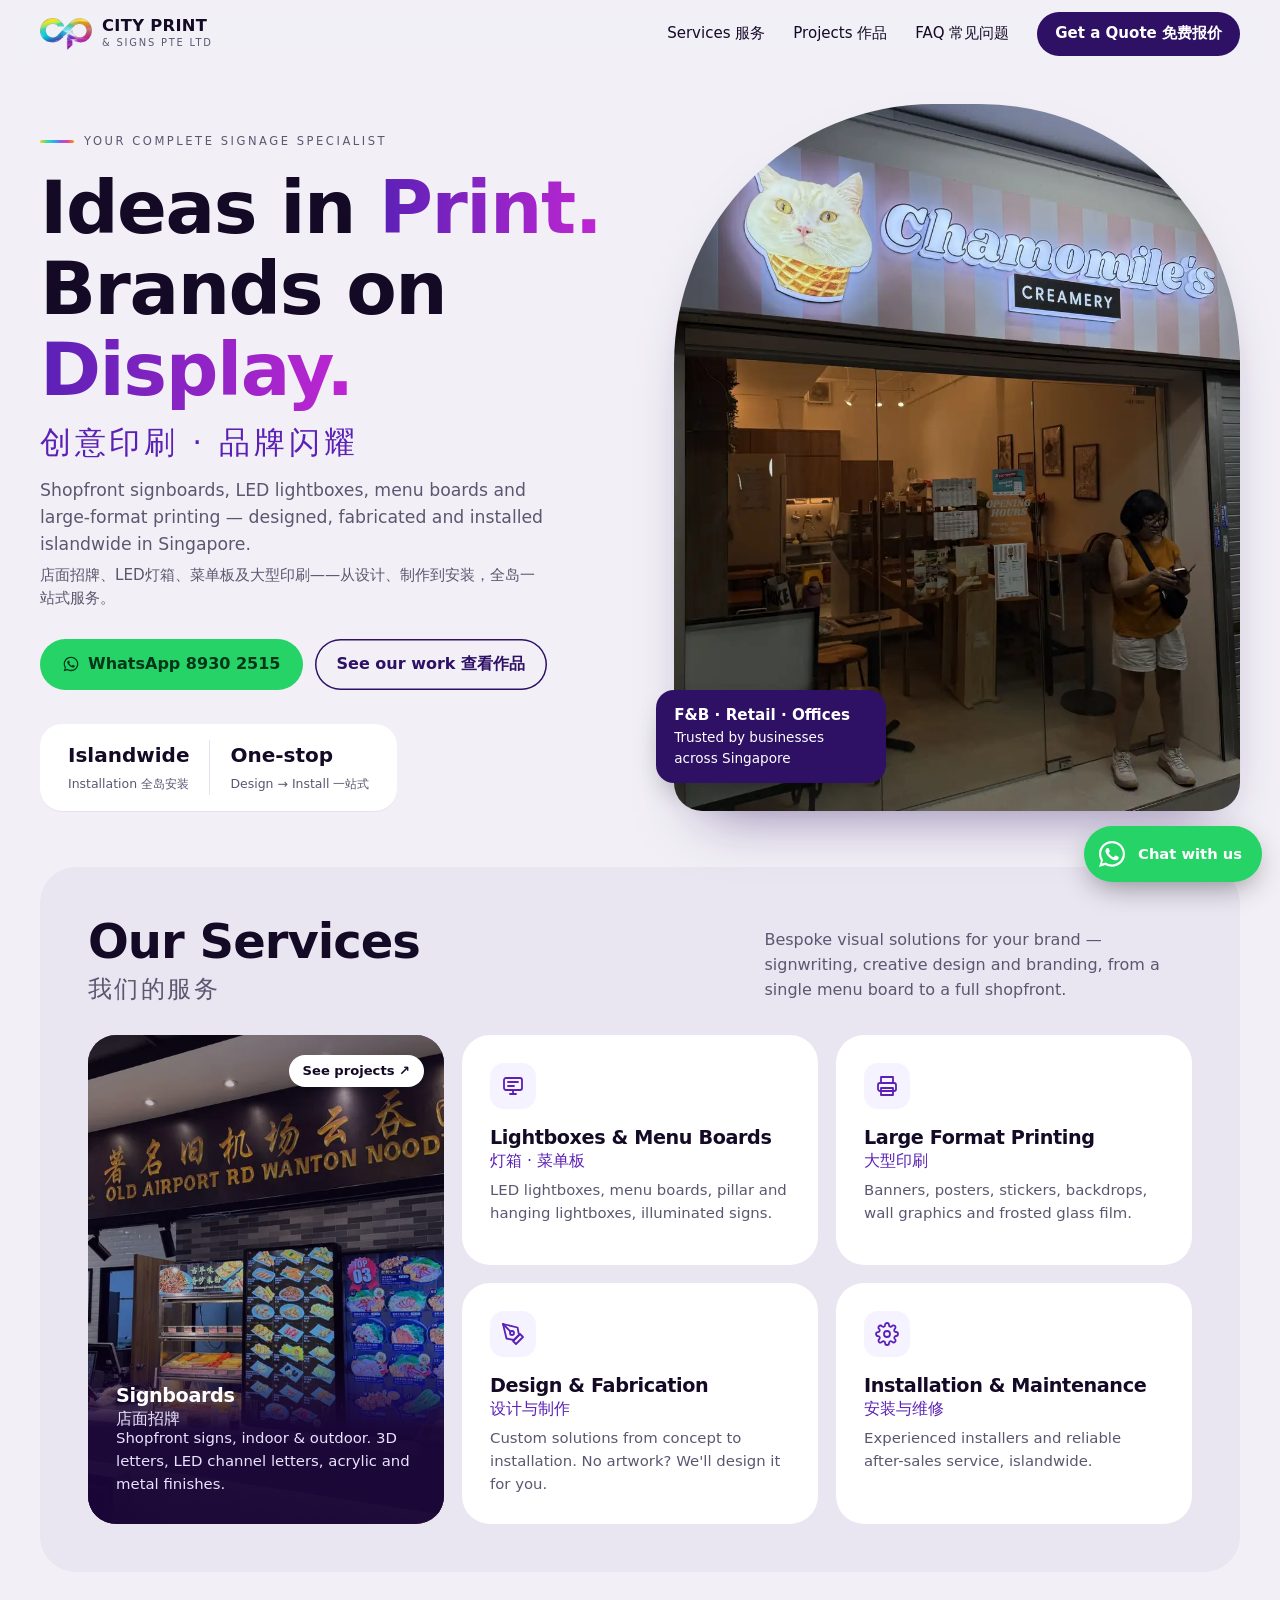
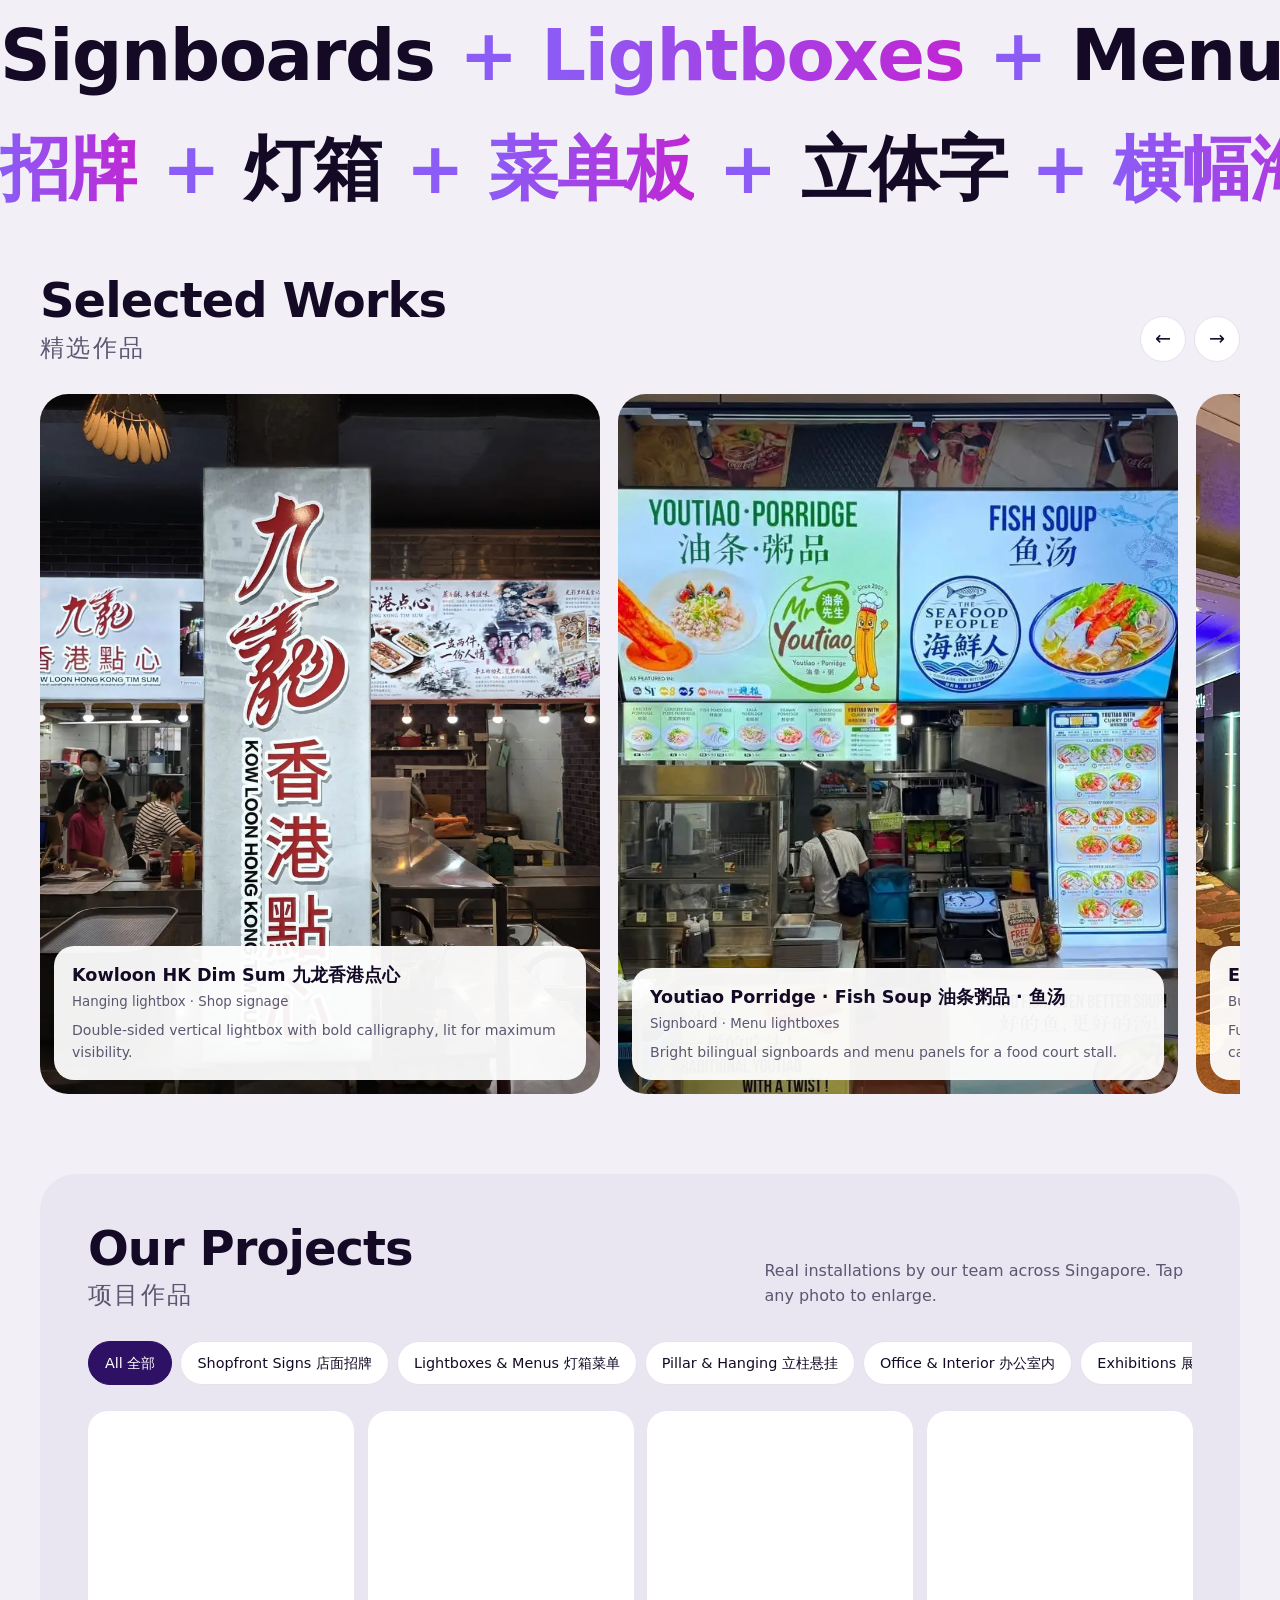
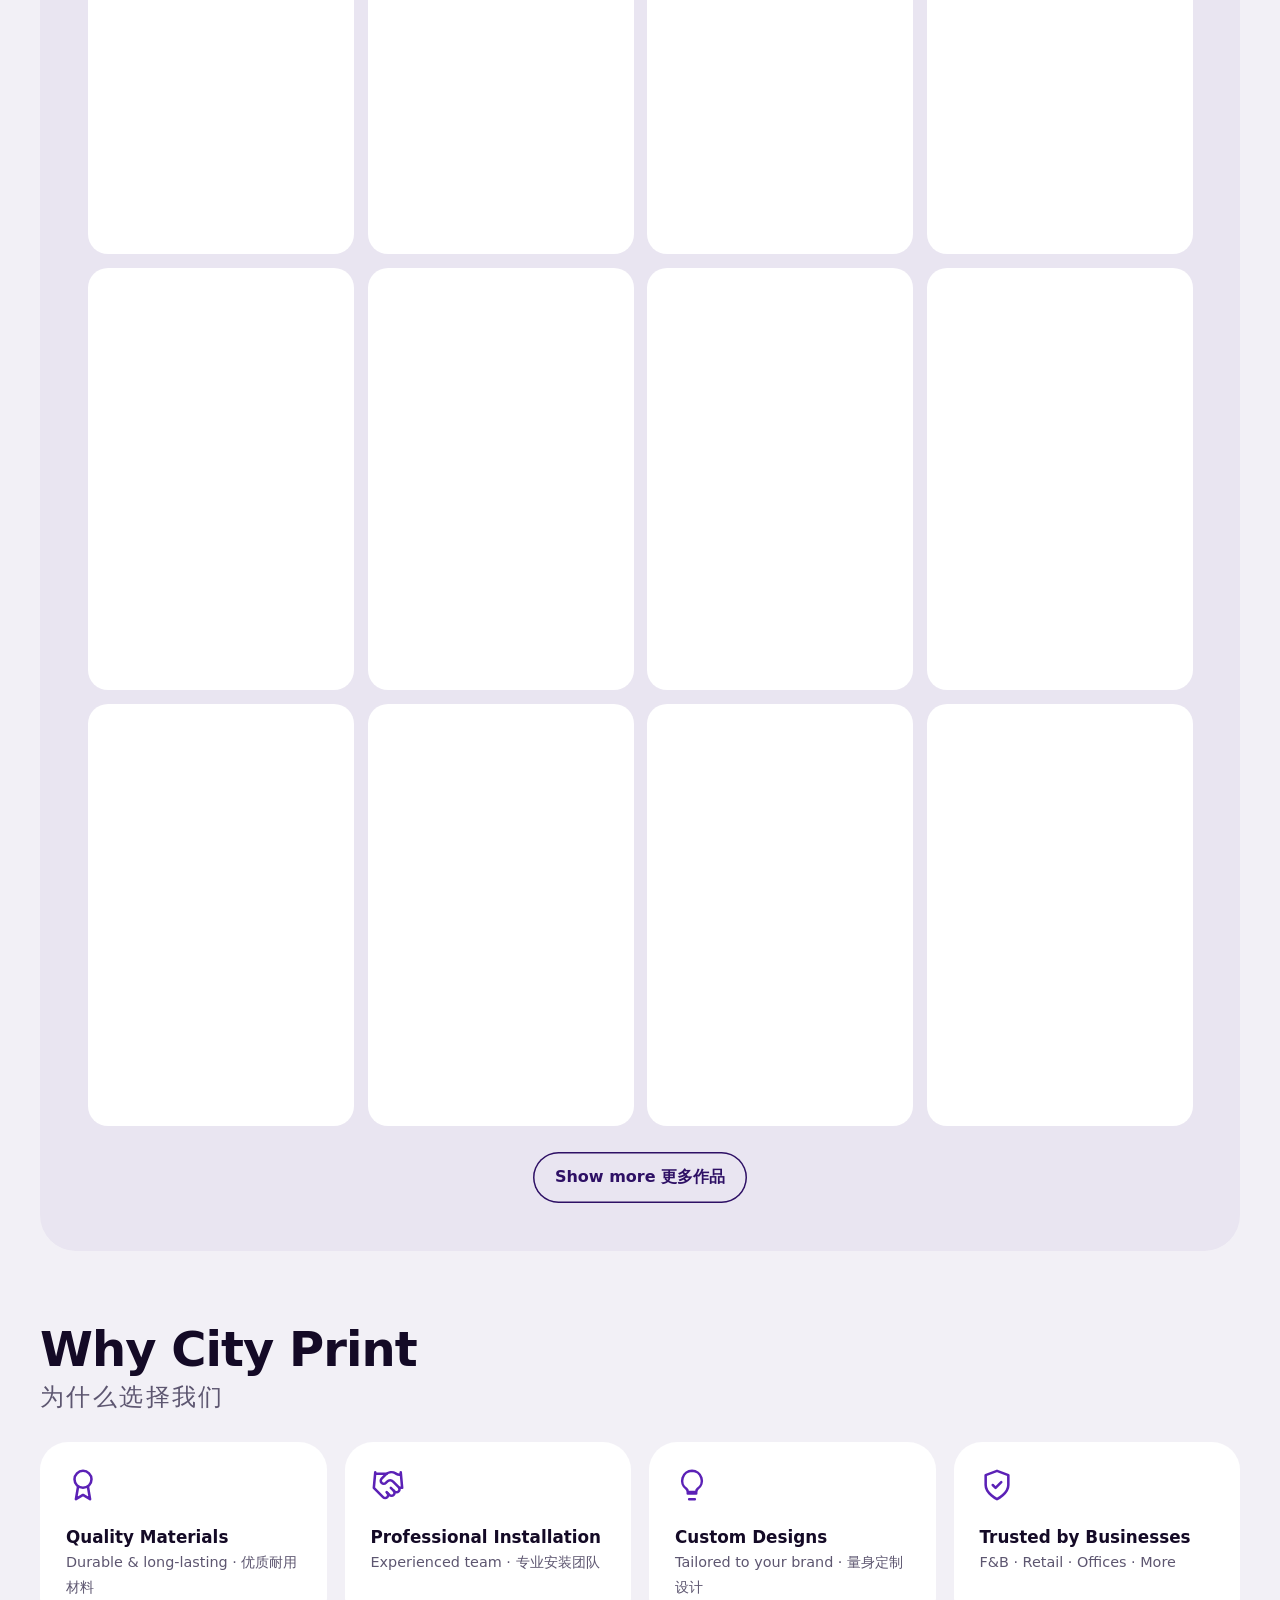
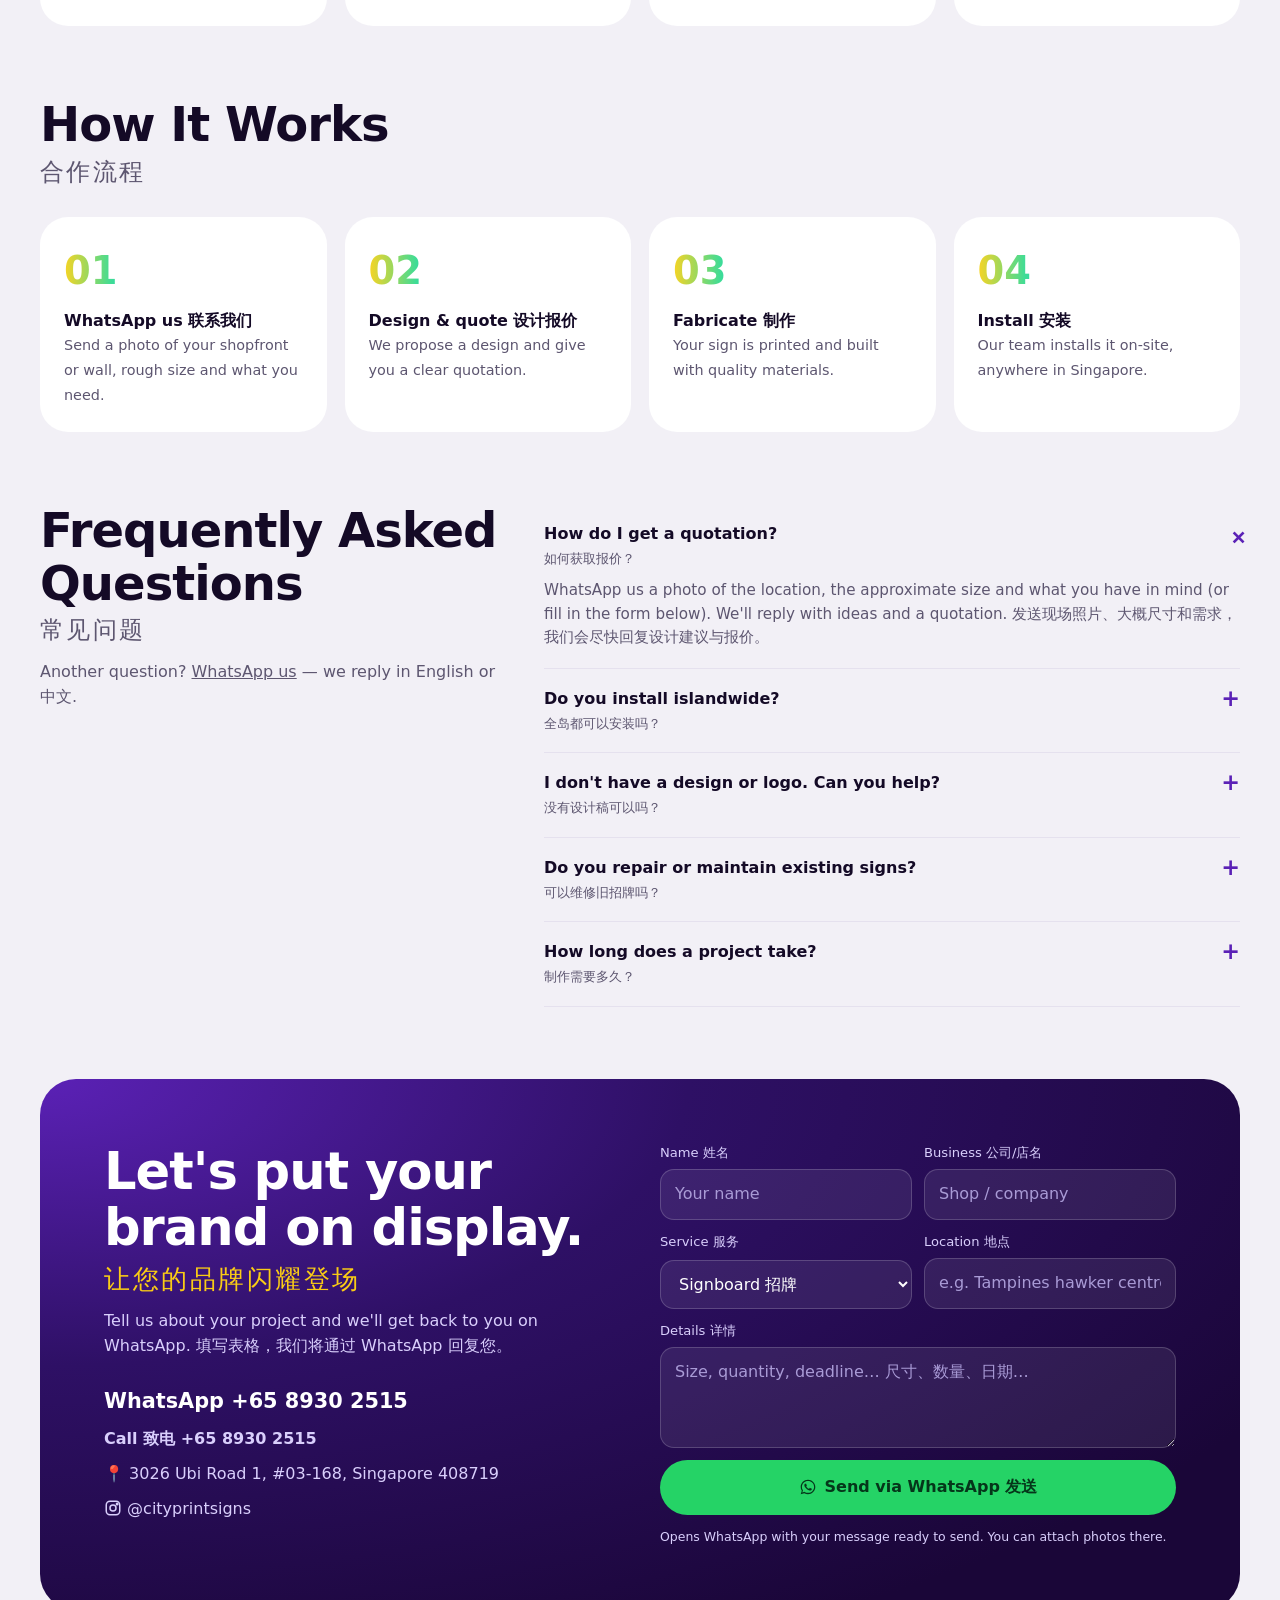
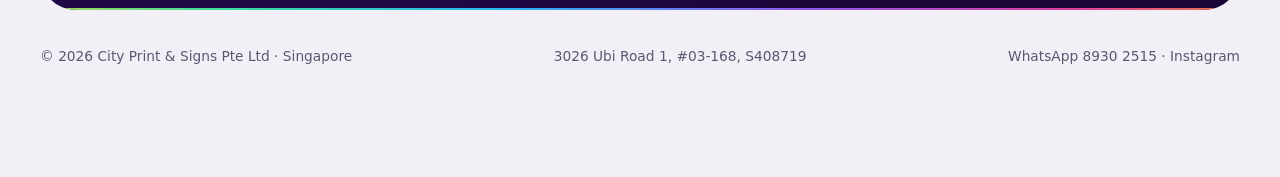
==== index.html @ d7d46935 "Add business address, Instagram and Facebook tagline Co-Authored-By: Claude Opus 5.5 <noreply@anthro" ====
<!doctype html>
<html lang="en-SG">
<head>
<meta charset="utf-8">
<meta name="viewport" content="width=device-width, initial-scale=1, viewport-fit=cover">
<title>City Print &amp; Signs Singapore | Signboards, Lightboxes &amp; Printing 招牌 · 灯箱 · 印刷</title>
<meta name="description" content="City Print & Signs Pte Ltd — your complete signage specialist in Singapore. Shopfront signboards, LED lightboxes, menu boards, large format printing, design, fabrication and islandwide installation. 新加坡招牌、灯箱、菜单板及大型印刷。">
<meta name="theme-color" content="#2e1065">
<link rel="canonical" href="https://cityprint.sg/">
<meta property="og:type" content="website">
<meta property="og:title" content="City Print & Signs — Ideas in Print. Brands on Display.">
<meta property="og:description" content="Signboards, lightboxes, menu boards & large format printing in Singapore. WhatsApp 8930 2515.">
<meta property="og:image" content="https://cityprint.sg/assets/img/og-banner.jpg">
<meta property="og:url" content="https://cityprint.sg/">
<link rel="icon" href="assets/img/favicon-32.png" sizes="32x32">
<link rel="apple-touch-icon" href="assets/img/apple-touch-icon.png">
<link rel="preload" as="image" href="assets/img/work/chamomiles-960.webp" imagesrcset="assets/img/work/chamomiles-480.webp 480w, assets/img/work/chamomiles-960.webp 960w" imagesizes="(max-width: 860px) 92vw, 46vw" fetchpriority="high">
<script type="application/ld+json">
{"@context":"https://schema.org","@type":"LocalBusiness","name":"City Print & Signs Pte Ltd","alternateName":"City Print","description":"Your complete signage specialist: signboards, lightboxes, large format printing, design, fabrication and installation.","url":"https://cityprint.sg/","telephone":"+65 8930 2515","image":"https://cityprint.sg/assets/img/og-banner.jpg","areaServed":{"@type":"Country","name":"Singapore"},"address":{"@type":"PostalAddress","streetAddress":"3026 Ubi Road 1, #03-168","addressLocality":"Singapore","postalCode":"408719","addressCountry":"SG"},"sameAs":["https://www.instagram.com/cityprintsigns/"]}
</script>
<style>
:root{
  --p950:#1a0638;--p900:#2e1065;--p800:#3b0f80;--p700:#5b21b6;--p600:#6d28d9;--p500:#8b5cf6;--p200:#ddd6fe;--p100:#ede9fe;--p50:#f5f3ff;
  --gold:#facc15;--ink:#140a26;--muted:#5d5670;--bg:#f2f0f6;--card:#fff;--line:#e5e1ee;
  --rainbow:linear-gradient(90deg,#f9d423,#3ddc97,#22b8f0,#8b5cf6,#e040a0,#f59e0b);
  --r:28px;--wa:#25d366;
  --font:"Inter","Segoe UI",system-ui,-apple-system,Roboto,"Helvetica Neue",Arial,"PingFang SC","Hiragino Sans GB","Microsoft YaHei","Noto Sans SC",sans-serif;
}
*{box-sizing:border-box}
html{overflow-x:clip;scroll-behavior:smooth;-webkit-text-size-adjust:100%}
body{margin:0;overflow-x:clip;font-family:var(--font);color:var(--ink);background:var(--bg);line-height:1.55;-webkit-font-smoothing:antialiased}
img{display:block;max-width:100%;height:auto}
a{color:inherit}
button{font:inherit;color:inherit}
h1,h2,h3{line-height:1.1;letter-spacing:-.02em;margin:0}
.wrap{width:min(1200px,100% - 32px);margin-inline:auto}
.zh{display:block;font-weight:500;color:var(--muted);letter-spacing:0}
.grad{background:linear-gradient(90deg,var(--p700),#c026d3);-webkit-background-clip:text;background-clip:text;color:transparent}
.btn{display:inline-flex;align-items:center;gap:8px;padding:13px 22px;border-radius:999px;border:0;background:var(--p900);color:#fff;font-weight:600;text-decoration:none;cursor:pointer;transition:background .2s,transform .2s}
.btn:hover{background:var(--p700)}
.btn:active{transform:scale(.97)}
.btn.ghost{background:transparent;color:var(--p900);box-shadow:inset 0 0 0 1.5px var(--p900)}
.btn.ghost:hover{background:var(--p900);color:#fff}
.btn.wa{background:var(--wa);color:#05361a}
.btn svg{width:18px;height:18px;flex:none}
.pill{display:inline-block;padding:6px 14px;border-radius:999px;border:1px solid var(--line);background:#fff;font-size:.82rem;color:var(--muted);text-decoration:none}

/* header */
.hdr{position:sticky;top:0;z-index:30;background:rgba(242,240,246,.88);backdrop-filter:saturate(1.4) blur(10px);-webkit-backdrop-filter:saturate(1.4) blur(10px)}
.nav{display:flex;align-items:center;justify-content:space-between;height:68px;gap:16px}
.brand{display:flex;align-items:center;gap:10px;text-decoration:none}
.brand img{width:52px;height:auto}
.brand b{display:block;font-size:1.02rem;letter-spacing:.02em;line-height:1.1}
.brand small{display:block;font-size:.62rem;letter-spacing:.18em;color:var(--muted);text-transform:uppercase}
.links{display:flex;gap:28px;align-items:center;font-size:.94rem}
.links a{text-decoration:none}
.links a:not(.btn):hover{color:var(--p700)}
.links .btn{padding:10px 18px}
.menu-btn{display:none;width:44px;height:44px;border:0;border-radius:12px;background:#fff;cursor:pointer}
.menu-btn span,.menu-btn span::before,.menu-btn span::after{display:block;width:18px;height:2px;margin:auto;background:var(--ink);position:relative;transition:transform .2s}
.menu-btn span::before,.menu-btn span::after{content:"";position:absolute;left:0}
.menu-btn span::before{top:-6px}.menu-btn span::after{top:6px}

/* hero */
.hero{display:grid;grid-template-columns:1.05fr 1fr;gap:40px;align-items:end;padding:36px 0 56px}
.hero h1{font-size:clamp(2.5rem,6vw,4.6rem);font-weight:800;margin-bottom:10px}
.hero h1 .zh{font-size:.42em;margin-top:14px;letter-spacing:.12em;color:var(--p700)}
.tag{display:inline-flex;align-items:center;gap:10px;font-size:.72rem;letter-spacing:.22em;text-transform:uppercase;color:var(--muted);margin-bottom:18px}
.tag::before{content:"";width:34px;height:3px;border-radius:3px;background:var(--rainbow)}
.lead{font-size:1.08rem;color:var(--muted);max-width:46ch;margin:18px 0 0}
.lead .zh{margin-top:6px;font-size:.95rem}
.cta-row{display:flex;flex-wrap:wrap;gap:12px;margin-top:28px}
.facts{display:inline-flex;gap:0;margin-top:34px;background:#fff;border-radius:22px;padding:16px 8px;box-shadow:0 1px 0 var(--line)}
.facts div{padding:0 20px}
.facts div+div{border-left:1px solid var(--line)}
.facts b{display:block;font-size:1.25rem}
.facts span{font-size:.78rem;color:var(--muted)}
.hero-img{position:relative}
.hero-img img{width:100%;aspect-ratio:4/5;object-fit:cover;border-radius:260px 260px var(--r) var(--r);box-shadow:0 30px 60px -30px rgba(46,16,101,.55)}
.hero-img .badge{position:absolute;left:-18px;bottom:28px;background:var(--p900);color:#fff;padding:14px 18px;border-radius:18px;font-size:.85rem;max-width:230px;box-shadow:0 14px 30px -12px rgba(0,0,0,.4)}
.hero-img .badge b{display:block;font-size:.95rem}

/* sections */
.sec{padding:72px 0}
.panel{background:#e9e5f1;border-radius:calc(var(--r) + 8px);padding:48px clamp(18px,4vw,48px)}
.head{display:flex;align-items:end;justify-content:space-between;gap:20px;margin-bottom:32px;flex-wrap:wrap}
.head h2{font-size:clamp(2rem,4.2vw,3rem);font-weight:700}
.head h2 .zh{font-size:.5em;margin-top:8px;letter-spacing:.1em}
.head p{max-width:42ch;color:var(--muted);margin:0}

/* services */
.svc{display:grid;grid-template-columns:repeat(3,1fr);gap:18px}
.s{background:var(--card);border-radius:var(--r);padding:28px;display:flex;flex-direction:column;gap:10px;min-height:230px}
.s .ic{width:46px;height:46px;border-radius:14px;background:var(--p50);display:grid;place-items:center;color:var(--p700)}
.s .ic svg{width:24px;height:24px}
.s h3{font-size:1.2rem;margin-top:8px}
.s h3 .zh{font-size:.82em;margin-top:4px;color:var(--p700)}
.s p{margin:0;color:var(--muted);font-size:.93rem}
.s.feat{grid-row:span 2;position:relative;overflow:hidden;color:#fff;padding:0;justify-content:flex-end;min-height:480px;background:var(--p950)}
.s.feat img{position:absolute;inset:0;width:100%;height:100%;object-fit:cover;opacity:.75}
.s.feat .in{position:relative;padding:28px;background:linear-gradient(transparent,rgba(26,6,56,.95) 45%)}
.s.feat h3 .zh,.s.feat p{color:#e9e2ff}
.s.feat .pill{position:absolute;top:20px;right:20px;background:#fff;color:var(--ink);border:0;font-weight:600}

/* marquee */
.mq{overflow:hidden;padding:30px 0;white-space:nowrap;user-select:none}
.mq div{display:inline-block;font-size:clamp(2.2rem,6vw,4.4rem);font-weight:600;letter-spacing:-.02em;animation:mq 38s linear infinite;will-change:transform}
.mq div+div{display:block;animation-direction:reverse;margin-top:4px}
.mq i{font-style:normal;color:var(--p500);margin:0 .35em}
.mq em{font-style:normal}
.mq em.g{background:linear-gradient(90deg,var(--p500),#c026d3);-webkit-background-clip:text;background-clip:text;color:transparent}
@keyframes mq{to{transform:translateX(-50%)}}

/* featured carousel */
.car{display:grid;grid-auto-flow:column;grid-auto-columns:min(78%,560px);gap:18px;overflow-x:auto;scroll-snap-type:x mandatory;padding-bottom:8px;scrollbar-width:none;overscroll-behavior-x:contain}
.car::-webkit-scrollbar{display:none}
.slide{scroll-snap-align:start;position:relative;border-radius:var(--r);overflow:hidden;background:var(--p950);aspect-ratio:4/5;color:#fff}
.slide img{width:100%;height:100%;object-fit:cover}
.slide .in{position:absolute;left:14px;right:14px;bottom:14px;background:rgba(255,255,255,.94);color:var(--ink);border-radius:20px;padding:16px 18px}
.slide .in b{display:block;font-size:1.1rem}
.slide .in small{color:var(--muted)}
.slide .in p{margin:6px 0 0;font-size:.88rem;color:var(--muted)}
.arrows{display:flex;gap:8px}
.arrows button{width:46px;height:46px;border-radius:50%;border:1px solid var(--line);background:#fff;cursor:pointer;font-size:1.2rem}
.arrows button:hover{background:var(--p900);color:#fff}

/* gallery */
.filters{display:flex;gap:8px;overflow-x:auto;scrollbar-width:none;margin-bottom:22px;padding-bottom:4px}
.filters::-webkit-scrollbar{display:none}
.filters button{flex:none;padding:10px 16px;border-radius:999px;border:1px solid var(--line);background:#fff;cursor:pointer;font-size:.9rem;white-space:nowrap}
.filters button[aria-pressed=true]{background:var(--p900);border-color:var(--p900);color:#fff}
.gal{display:grid;grid-template-columns:repeat(4,1fr);gap:14px}
.w{margin:0;background:#fff;border-radius:20px;overflow:hidden;content-visibility:auto;contain-intrinsic-size:auto 380px}
.w[hidden]{display:none}
.w button{display:block;width:100%;padding:0;border:0;background:#ddd;cursor:zoom-in}
.w img{width:100%;aspect-ratio:3/4;object-fit:cover;transition:transform .4s}
.w button:hover img{transform:scale(1.04)}
.w figcaption{padding:12px 14px 14px;font-size:.85rem}
.w b{display:block;font-weight:600;white-space:nowrap;overflow:hidden;text-overflow:ellipsis}
.w span{color:var(--muted);font-size:.78rem}
.more{display:flex;justify-content:center;margin-top:26px}
dialog{border:0;padding:0;background:transparent;max-width:min(96vw,900px);max-height:92vh}
dialog::backdrop{background:rgba(20,6,40,.85)}
dialog img{max-height:86vh;width:auto;margin:auto;border-radius:16px}
dialog p{color:#fff;text-align:center;margin:10px 0 0;font-size:.9rem}
dialog button{position:fixed;top:14px;right:14px;width:46px;height:46px;border-radius:50%;border:0;background:#fff;font-size:1.4rem;cursor:pointer}

/* why */
.why{display:grid;grid-template-columns:repeat(4,1fr);gap:18px}
.why div{background:#fff;border-radius:var(--r);padding:26px}
.why svg{width:34px;height:34px;color:var(--p700)}
.why b{display:block;margin-top:14px;font-size:1.05rem}
.why span{color:var(--muted);font-size:.9rem}

/* steps */
.steps{display:grid;grid-template-columns:repeat(4,1fr);gap:18px;counter-reset:n;list-style:none;padding:0;margin:0}
.steps li{counter-increment:n;padding:24px;border-radius:var(--r);background:#fff;position:relative}
.steps li::before{content:"0" counter(n);font-size:2.4rem;font-weight:800;display:block;margin-bottom:8px;background:var(--rainbow);-webkit-background-clip:text;background-clip:text;color:transparent}
.steps b{display:block}
.steps span{color:var(--muted);font-size:.9rem}

/* faq */
.faq{display:grid;grid-template-columns:.8fr 1.2fr;gap:40px}
.faq h2{font-size:clamp(2rem,4.2vw,3rem)}
.faq h2 .zh{font-size:.5em;margin-top:8px;letter-spacing:.1em}
.faq p.note{color:var(--muted)}
details{border-bottom:1px solid var(--line);padding:18px 0}
summary{cursor:pointer;list-style:none;display:flex;justify-content:space-between;gap:16px;font-weight:600}
summary::-webkit-details-marker{display:none}
summary::after{content:"+";font-size:1.4rem;line-height:1;color:var(--p700);transition:transform .2s}
details[open] summary::after{transform:rotate(45deg)}
summary small{display:block;font-weight:500;color:var(--muted);margin-top:2px}
details p{margin:10px 0 0;color:var(--muted);font-size:.95rem}

/* enquiry */
.cta{background:radial-gradient(120% 120% at 0% 0%,var(--p700) 0%,var(--p900) 45%,var(--p950) 100%);color:#fff;border-radius:calc(var(--r) + 8px);padding:clamp(28px,5vw,64px);display:grid;grid-template-columns:1fr 1fr;gap:40px;position:relative;overflow:hidden}
.cta::before{content:"";position:absolute;inset:auto -10% -2px -10%;height:4px;background:var(--rainbow)}
.cta h2{font-size:clamp(2rem,4.4vw,3.2rem)}
.cta h2 .zh{color:var(--gold);font-size:.5em;margin-top:10px;letter-spacing:.1em}
.cta p{color:#d9cffc}
.cta .direct{margin-top:26px;display:grid;gap:10px}
.cta .direct a{color:#fff;font-weight:600;text-decoration:none;font-size:1.3rem}
form{display:grid;grid-template-columns:1fr 1fr;gap:12px;align-content:start}
label{display:grid;gap:6px;font-size:.82rem;color:#d9cffc}
label.full{grid-column:1/-1}
input,select,textarea{width:100%;font:inherit;font-size:16px;color:#fff;background:rgba(255,255,255,.08);border:1px solid rgba(255,255,255,.18);border-radius:14px;padding:12px 14px;outline:none}
select option{color:var(--ink)}
input:focus,select:focus,textarea:focus{border-color:var(--gold);background:rgba(255,255,255,.12)}
input::placeholder,textarea::placeholder{color:#a99bd6}
form .btn{grid-column:1/-1;justify-content:center;padding:15px}
.fine{grid-column:1/-1;font-size:.78rem;color:#a99bd6;margin:0}

footer{padding:36px 0 110px;color:var(--muted);font-size:.86rem}
footer .wrap{display:flex;justify-content:space-between;gap:16px;flex-wrap:wrap;align-items:center}
footer a{text-decoration:none}

/* floating whatsapp */
.fab{position:fixed;right:max(18px,env(safe-area-inset-right));bottom:max(18px,env(safe-area-inset-bottom));z-index:40;display:flex;align-items:center;gap:10px;background:var(--wa);color:#fff;text-decoration:none;border-radius:999px;padding:12px;box-shadow:0 10px 30px -8px rgba(0,0,0,.45);font-weight:700}
.fab svg{width:32px;height:32px}
.fab span{padding-right:8px;font-size:.92rem}
.fab::before{content:"";position:absolute;inset:0;border-radius:inherit;box-shadow:0 0 0 0 rgba(37,211,102,.6);animation:ping 2.4s infinite}
@keyframes ping{70%{box-shadow:0 0 0 16px rgba(37,211,102,0)}100%{box-shadow:0 0 0 0 rgba(37,211,102,0)}}

/* responsive */
@media (max-width:1000px){
  .svc{grid-template-columns:1fr 1fr}
  .s.feat{grid-column:1/-1;grid-row:auto;min-height:380px}
  .gal{grid-template-columns:repeat(3,1fr)}
  .why,.steps{grid-template-columns:1fr 1fr}
}
@media (max-width:860px){
  .links{position:fixed;inset:68px 0 auto 0;flex-direction:column;align-items:stretch;gap:0;background:#fff;padding:8px 16px 20px;box-shadow:0 20px 40px -20px rgba(0,0,0,.3);transform:translateY(-130%);transition:transform .25s;z-index:-1}
  .links.open{transform:none}
  .links a{padding:14px 4px;border-bottom:1px solid var(--line)}
  .links .btn{margin-top:14px;justify-content:center;border:0}
  .menu-btn{display:block}
  .hero{grid-template-columns:1fr;padding-top:16px;gap:28px}
  .hero-img img{border-radius:180px 180px var(--r) var(--r);aspect-ratio:5/5}
  .hero-img .badge{left:12px}
  .faq,.cta{grid-template-columns:1fr}
  .sec{padding:52px 0}
  .panel{padding:32px 16px}
}
@media (max-width:560px){
  .svc{grid-template-columns:1fr}
  .s{min-height:0}
  .gal{grid-template-columns:1fr 1fr;gap:10px}
  .w figcaption{padding:10px}
  .facts div{padding:0 14px}
  form{grid-template-columns:1fr}
  .fab span{display:none}
  .why,.steps{grid-template-columns:1fr}
  .brand small{display:none}
  .slide .in p{display:none}
}
@media (prefers-reduced-motion:reduce){*{animation:none!important;transition:none!important;scroll-behavior:auto!important}}
</style>
</head>
<body>
<header class="hdr">
  <div class="wrap nav">
    <a class="brand" href="#top" aria-label="City Print & Signs home">
      <img src="assets/img/logo-mark.webp" alt="" width="160" height="97">
      <span><b>CITY PRINT</b><small>&amp; Signs Pte Ltd</small></span>
    </a>
    <nav class="links" id="links">
      <a href="#services">Services 服务</a>
      <a href="#projects">Projects 作品</a>
      <a href="#faq">FAQ 常见问题</a>
      <a href="#enquire" class="btn">Get a Quote 免费报价</a>
    </nav>
    <button class="menu-btn" id="menuBtn" aria-label="Menu" aria-expanded="false" aria-controls="links"><span></span></button>
  </div>
</header>

<main id="top">
  <section class="wrap hero">
    <div>
      <div class="tag">Your complete signage specialist</div>
      <h1>Ideas in <span class="grad">Print.</span><br>Brands on <span class="grad">Display.</span><span class="zh" lang="zh-Hans">创意印刷 · 品牌闪耀</span></h1>
      <p class="lead">Shopfront signboards, LED lightboxes, menu boards and large-format printing — designed, fabricated and installed islandwide in Singapore.<span class="zh" lang="zh-Hans">店面招牌、LED灯箱、菜单板及大型印刷——从设计、制作到安装，全岛一站式服务。</span></p>
      <div class="cta-row">
        <a class="btn wa" href="https://wa.me/6589302515?text=Hi%20City%20Print%2C%20I%27d%20like%20a%20quote." target="_blank" rel="noopener"><svg viewBox="0 0 32 32" fill="currentColor" aria-hidden="true"><path d="M16 3C8.8 3 3 8.7 3 15.8c0 2.5.7 4.9 2 7L3 29l6.4-2c2 1.1 4.3 1.7 6.6 1.7 7.2 0 13-5.7 13-12.8S23.2 3 16 3zm0 23.4c-2.1 0-4.1-.6-5.9-1.7l-.4-.3-3.8 1.2 1.2-3.7-.3-.4a10.4 10.4 0 0 1-1.6-5.6C5.2 10 10 5.3 16 5.3S26.8 10 26.8 15.8 22 26.4 16 26.4zm5.9-7.8c-.3-.2-1.9-1-2.2-1-.3-.1-.5-.2-.7.2l-1 1.2c-.2.2-.4.2-.7.1-.3-.2-1.4-.5-2.6-1.6-1-.9-1.6-1.9-1.8-2.2-.2-.3 0-.5.1-.7l.5-.6.3-.5c.1-.2 0-.4 0-.6l-1-2.4c-.3-.6-.5-.5-.7-.5h-.6c-.2 0-.6.1-.9.4-.3.3-1.1 1.1-1.1 2.7s1.2 3.2 1.3 3.4c.2.2 2.3 3.5 5.6 4.9 2.8 1.1 3.3.9 3.9.8.6-.1 1.9-.8 2.2-1.5.3-.8.3-1.4.2-1.5-.1-.2-.3-.3-.6-.4z"/></svg> WhatsApp 8930 2515</a>
        <a class="btn ghost" href="#projects">See our work 查看作品</a>
      </div>
      <div class="facts">
        <div><b>Islandwide</b><span>Installation 全岛安装</span></div>
        <div><b>One-stop</b><span>Design → Install 一站式</span></div>
      </div>
    </div>
    <div class="hero-img">
      <img src="assets/img/work/chamomiles-960.webp" srcset="assets/img/work/chamomiles-480.webp 480w, assets/img/work/chamomiles-960.webp 960w" sizes="(max-width: 860px) 92vw, 46vw" alt="Illuminated 3D shopfront sign for Chamomile's Creamery by City Print" width="960" height="1280" fetchpriority="high">
      <div class="badge"><b>F&amp;B · Retail · Offices</b>Trusted by businesses across Singapore</div>
    </div>
  </section>

  <section class="wrap" id="services">
    <div class="panel">
      <div class="head">
        <h2>Our Services<span class="zh" lang="zh-Hans">我们的服务</span></h2>
        <p>Bespoke visual solutions for your brand — signwriting, creative design and branding, from a single menu board to a full shopfront.</p>
      </div>
      <div class="svc">
        <article class="s feat">
          <img src="assets/img/work/old-airport-wanton-960.webp" alt="Signboard and menu lightboxes at Old Airport Rd Wanton Noodle" width="960" height="720" loading="lazy" decoding="async">
          <a class="pill" href="#projects">See projects ↗</a>
          <div class="in">
            <h3>Signboards<span class="zh" lang="zh-Hans">店面招牌</span></h3>
            <p>Shopfront signs, indoor &amp; outdoor. 3D letters, LED channel letters, acrylic and metal finishes.</p>
          </div>
        </article>
        <article class="s"><div class="ic"><svg viewBox="0 0 24 24" fill="none" stroke="currentColor" stroke-width="1.8" stroke-linecap="round" stroke-linejoin="round" aria-hidden="true"><rect x="3" y="4" width="18" height="12" rx="2"/><path d="M7 8h10M7 12h6M9 20h6M12 16v4"/></svg></div><h3>Lightboxes &amp; Menu Boards<span class="zh" lang="zh-Hans">灯箱 · 菜单板</span></h3><p>LED lightboxes, menu boards, pillar and hanging lightboxes, illuminated signs.</p></article>
        <article class="s"><div class="ic"><svg viewBox="0 0 24 24" fill="none" stroke="currentColor" stroke-width="1.8" stroke-linecap="round" stroke-linejoin="round" aria-hidden="true"><path d="M6 9V3h12v6"/><rect x="3" y="9" width="18" height="8" rx="2"/><path d="M6 14h12v7H6z"/></svg></div><h3>Large Format Printing<span class="zh" lang="zh-Hans">大型印刷</span></h3><p>Banners, posters, stickers, backdrops, wall graphics and frosted glass film.</p></article>
        <article class="s"><div class="ic"><svg viewBox="0 0 24 24" fill="none" stroke="currentColor" stroke-width="1.8" stroke-linecap="round" stroke-linejoin="round" aria-hidden="true"><path d="M12 19l7-7 3 3-7 7-3-3z"/><path d="M18 13l-1.5-7.5L2 2l3.5 14.5L13 18l5-5z"/><path d="M2 2l7.6 7.6"/><circle cx="11" cy="11" r="2"/></svg></div><h3>Design &amp; Fabrication<span class="zh" lang="zh-Hans">设计与制作</span></h3><p>Custom solutions from concept to installation. No artwork? We'll design it for you.</p></article>
        <article class="s"><div class="ic"><svg viewBox="0 0 24 24" fill="none" stroke="currentColor" stroke-width="1.8" stroke-linecap="round" stroke-linejoin="round" aria-hidden="true"><circle cx="12" cy="12" r="3"/><path d="M19.4 15a1.7 1.7 0 0 0 .3 1.8l.1.1a2 2 0 1 1-2.8 2.8l-.1-.1a1.7 1.7 0 0 0-1.8-.3 1.7 1.7 0 0 0-1 1.5V21a2 2 0 1 1-4 0v-.1a1.7 1.7 0 0 0-1.1-1.5 1.7 1.7 0 0 0-1.8.3l-.1.1a2 2 0 1 1-2.8-2.8l.1-.1a1.7 1.7 0 0 0 .3-1.8 1.7 1.7 0 0 0-1.5-1H3a2 2 0 1 1 0-4h.1a1.7 1.7 0 0 0 1.5-1.1 1.7 1.7 0 0 0-.3-1.8l-.1-.1a2 2 0 1 1 2.8-2.8l.1.1a1.7 1.7 0 0 0 1.8.3H9a1.7 1.7 0 0 0 1-1.5V3a2 2 0 1 1 4 0v.1a1.7 1.7 0 0 0 1 1.5 1.7 1.7 0 0 0 1.8-.3l.1-.1a2 2 0 1 1 2.8 2.8l-.1.1a1.7 1.7 0 0 0-.3 1.8V9a1.7 1.7 0 0 0 1.5 1H21a2 2 0 1 1 0 4h-.1a1.7 1.7 0 0 0-1.5 1z"/></svg></div><h3>Installation &amp; Maintenance<span class="zh" lang="zh-Hans">安装与维修</span></h3><p>Experienced installers and reliable after-sales service, islandwide.</p></article>
      </div>
    </div>
  </section>

  <div class="mq" aria-hidden="true">
    <div><em>Signboards</em><i>+</i><em class="g">Lightboxes</em><i>+</i><em>Menu Boards</em><i>+</i><em class="g">3D Letters</em><i>+</i><em>Large Format</em><i>+</i><em class="g">Installation</em><i>+</i><em>Signboards</em><i>+</i><em class="g">Lightboxes</em><i>+</i><em>Menu Boards</em><i>+</i><em class="g">3D Letters</em><i>+</i><em>Large Format</em><i>+</i><em class="g">Installation</em><i>+</i></div>
    <div lang="zh-Hans"><em class="g">招牌</em><i>+</i><em>灯箱</em><i>+</i><em class="g">菜单板</em><i>+</i><em>立体字</em><i>+</i><em class="g">横幅海报</em><i>+</i><em>墙贴</em><i>+</i><em class="g">展览</em><i>+</i><em>安装维修</em><i>+</i><em class="g">招牌</em><i>+</i><em>灯箱</em><i>+</i><em class="g">菜单板</em><i>+</i><em>立体字</em><i>+</i><em class="g">横幅海报</em><i>+</i><em>墙贴</em><i>+</i><em class="g">展览</em><i>+</i><em>安装维修</em><i>+</i></div>
  </div>

  <section class="wrap sec" style="padding-top:20px">
    <div class="head">
      <h2>Selected Works<span class="zh" lang="zh-Hans">精选作品</span></h2>
      <div class="arrows"><button type="button" data-dir="-1" aria-label="Previous">←</button><button type="button" data-dir="1" aria-label="Next">→</button></div>
    </div>
    <div class="car" id="car">
      <article class="slide"><img src="assets/img/work/kowloon-dimsum-960.webp" alt="Kowloon Hong Kong Dim Sum hanging lightbox" width="960" height="1280" loading="lazy" decoding="async"><div class="in"><b>Kowloon HK Dim Sum 九龙香港点心</b><small>Hanging lightbox · Shop signage</small><p>Double-sided vertical lightbox with bold calligraphy, lit for maximum visibility.</p></div></article>
      <article class="slide"><img src="assets/img/work/youtiao-fish-soup-960.webp" alt="Youtiao Porridge and Fish Soup menu lightboxes" width="720" height="960" loading="lazy" decoding="async"><div class="in"><b>Youtiao Porridge · Fish Soup 油条粥品 · 鱼汤</b><small>Signboard · Menu lightboxes</small><p>Bright bilingual signboards and menu panels for a food court stall.</p></div></article>
      <article class="slide"><img src="assets/img/work/expo-booth-1-960.webp" alt="Exhibition booth with printed graphics and lightbox walls" width="960" height="1280" loading="lazy" decoding="async"><div class="in"><b>Exhibition Booth 展位</b><small>Build · Graphics · Lighting</small><p>Full booth fabrication with printed panels, LED lighting and display cases.</p></div></article>
      <article class="slide"><img src="assets/img/work/emerald-travels-960.webp" alt="Emerald Travels office wall graphics with 3D logo" width="960" height="1280" loading="lazy" decoding="async"><div class="in"><b>Emerald Travels</b><small>Office branding · Wall graphics</small><p>Full-wall printed graphics with a gold 3D logo for a travel agency counter.</p></div></article>
      <article class="slide"><img src="assets/img/work/tian-tian-960.webp" alt="Tian Tian Jian Mian signboard and pillar lightbox" width="720" height="960" loading="lazy" decoding="async"><div class="in"><b>Tian Tian Jian Mian 天天见面</b><small>Signboard · Pillar lightbox</small><p>Coordinated signboard, menu and pillar lightbox for a noodle stall.</p></div></article>
    </div>
  </section>

  <section class="wrap sec" id="projects" style="padding-top:0">
    <div class="panel">
      <div class="head">
        <h2>Our Projects<span class="zh" lang="zh-Hans">项目作品</span></h2>
        <p>Real installations by our team across Singapore. Tap any photo to enlarge.</p>
      </div>
      <div class="filters" role="group" aria-label="Filter projects">
        <button type="button" data-f="all" aria-pressed="true">All 全部</button>
        <button type="button" data-f="shop" aria-pressed="false">Shopfront Signs 店面招牌</button>
        <button type="button" data-f="light" aria-pressed="false">Lightboxes &amp; Menus 灯箱菜单</button>
        <button type="button" data-f="pillar" aria-pressed="false">Pillar &amp; Hanging 立柱悬挂</button>
        <button type="button" data-f="office" aria-pressed="false">Office &amp; Interior 办公室内</button>
        <button type="button" data-f="expo" aria-pressed="false">Exhibitions 展览</button>
      </div>
      <div class="gal" id="gal">
        <figure class="w" data-cat="shop"><button type="button" data-full="assets/img/work/chamomiles-960.webp" aria-label="View larger: Chamomile's Creamery"><img src="assets/img/work/chamomiles-480.webp" alt="Chamomile's Creamery — 发光立体店面招牌 · Illuminated 3D shopfront" width="480" height="640" loading="lazy" decoding="async"></button><figcaption><b>Chamomile's Creamery</b><span>发光立体店面招牌 · Illuminated 3D shopfront</span></figcaption></figure>
        <figure class="w" data-cat="pillar"><button type="button" data-full="assets/img/work/kowloon-dimsum-960.webp" aria-label="View larger: Kowloon HK Dim Sum 九龙香港点心"><img src="assets/img/work/kowloon-dimsum-480.webp" alt="Kowloon HK Dim Sum 九龙香港点心 — 悬挂灯箱 · Hanging lightbox" width="480" height="640" loading="lazy" decoding="async"></button><figcaption><b>Kowloon HK Dim Sum 九龙香港点心</b><span>悬挂灯箱 · Hanging lightbox</span></figcaption></figure>
        <figure class="w" data-cat="light"><button type="button" data-full="assets/img/work/youtiao-fish-soup-960.webp" aria-label="View larger: Youtiao Porridge · Fish Soup"><img src="assets/img/work/youtiao-fish-soup-480.webp" alt="Youtiao Porridge · Fish Soup — 菜单灯箱 · Menu lightboxes" width="480" height="640" loading="lazy" decoding="async"></button><figcaption><b>Youtiao Porridge · Fish Soup</b><span>菜单灯箱 · Menu lightboxes</span></figcaption></figure>
        <figure class="w" data-cat="shop"><button type="button" data-full="assets/img/work/old-airport-wanton-960.webp" aria-label="View larger: Old Airport Rd Wanton Noodle"><img src="assets/img/work/old-airport-wanton-480.webp" alt="Old Airport Rd Wanton Noodle — 招牌与菜单灯箱 · Signboard & menu" width="480" height="640" loading="lazy" decoding="async"></button><figcaption><b>Old Airport Rd Wanton Noodle</b><span>招牌与菜单灯箱 · Signboard & menu</span></figcaption></figure>
        <figure class="w" data-cat="expo"><button type="button" data-full="assets/img/work/expo-booth-1-960.webp" aria-label="View larger: Exhibition booth"><img src="assets/img/work/expo-booth-1-480.webp" alt="Exhibition booth — 展位搭建与印刷 · Build & graphics" width="480" height="640" loading="lazy" decoding="async"></button><figcaption><b>Exhibition booth</b><span>展位搭建与印刷 · Build & graphics</span></figcaption></figure>
        <figure class="w" data-cat="office"><button type="button" data-full="assets/img/work/emerald-travels-960.webp" aria-label="View larger: Emerald Travels"><img src="assets/img/work/emerald-travels-480.webp" alt="Emerald Travels — 办公室墙面 · Office wall graphics" width="480" height="640" loading="lazy" decoding="async"></button><figcaption><b>Emerald Travels</b><span>办公室墙面 · Office wall graphics</span></figcaption></figure>
        <figure class="w" data-cat="light"><button type="button" data-full="assets/img/work/tian-tian-960.webp" aria-label="View larger: Tian Tian Jian Mian 天天见面"><img src="assets/img/work/tian-tian-480.webp" alt="Tian Tian Jian Mian 天天见面 — 招牌与立柱灯箱 · Signboard & pillar" width="480" height="640" loading="lazy" decoding="async"></button><figcaption><b>Tian Tian Jian Mian 天天见面</b><span>招牌与立柱灯箱 · Signboard & pillar</span></figcaption></figure>
        <figure class="w" data-cat="shop"><button type="button" data-full="assets/img/work/auntie-say-960.webp" aria-label="View larger: Auntie Say"><img src="assets/img/work/auntie-say-480.webp" alt="Auntie Say — LED招牌 · LED signboard" width="480" height="640" loading="lazy" decoding="async"></button><figcaption><b>Auntie Say</b><span>LED招牌 · LED signboard</span></figcaption></figure>
        <figure class="w" data-cat="pillar"><button type="button" data-full="assets/img/work/ngoh-hiong-960.webp" aria-label="View larger: Ngoh Hiong 五香虾饼"><img src="assets/img/work/ngoh-hiong-480.webp" alt="Ngoh Hiong 五香虾饼 — 立柱与悬挂招牌 · Pillar & hanging signs" width="480" height="640" loading="lazy" decoding="async"></button><figcaption><b>Ngoh Hiong 五香虾饼</b><span>立柱与悬挂招牌 · Pillar & hanging signs</span></figcaption></figure>
        <figure class="w" data-cat="light"><button type="button" data-full="assets/img/work/yi-cheng-ji-960.webp" aria-label="View larger: Yi Cheng Ji 义成记"><img src="assets/img/work/yi-cheng-ji-480.webp" alt="Yi Cheng Ji 义成记 — 菜单板 · Menu boards" width="480" height="640" loading="lazy" decoding="async"></button><figcaption><b>Yi Cheng Ji 义成记</b><span>菜单板 · Menu boards</span></figcaption></figure>
        <figure class="w" data-cat="office"><button type="button" data-full="assets/img/work/self-service-lobby-960.webp" aria-label="View larger: Self-service lobby"><img src="assets/img/work/self-service-lobby-480.webp" alt="Self-service lobby — 立体墙字 · 3D wall lettering" width="480" height="640" loading="lazy" decoding="async"></button><figcaption><b>Self-service lobby</b><span>立体墙字 · 3D wall lettering</span></figcaption></figure>
        <figure class="w" data-cat="shop"><button type="button" data-full="assets/img/work/wan-gui-960.webp" aria-label="View larger: Wan Gui Beverages 萬貴飲料"><img src="assets/img/work/wan-gui-480.webp" alt="Wan Gui Beverages 萬貴飲料 — 灯箱招牌 · Lightbox signboard" width="480" height="640" loading="lazy" decoding="async"></button><figcaption><b>Wan Gui Beverages 萬貴飲料</b><span>灯箱招牌 · Lightbox signboard</span></figcaption></figure>
        <figure class="w" data-cat="light"><button type="button" data-full="assets/img/work/teochew-braised-960.webp" aria-label="View larger: 63 Teochew Braised 潮州卤汁"><img src="assets/img/work/teochew-braised-480.webp" alt="63 Teochew Braised 潮州卤汁 — 灯箱安装 · Lightbox install" width="480" height="640" loading="lazy" decoding="async"></button><figcaption><b>63 Teochew Braised 潮州卤汁</b><span>灯箱安装 · Lightbox install</span></figcaption></figure>
        <figure class="w" data-cat="shop"><button type="button" data-full="assets/img/work/old-airport-wtm-960.webp" aria-label="View larger: Old Airport Rd WTM"><img src="assets/img/work/old-airport-wtm-480.webp" alt="Old Airport Rd WTM — LED字与标志 · LED letters & logo" width="480" height="640" loading="lazy" decoding="async"></button><figcaption><b>Old Airport Rd WTM</b><span>LED字与标志 · LED letters & logo</span></figcaption></figure>
        <figure class="w" data-cat="light"><button type="button" data-full="assets/img/work/tanjong-rhu-wanton-960.webp" aria-label="View larger: Tanjong Rhu Wanton 丹戎禺云吞面"><img src="assets/img/work/tanjong-rhu-wanton-480.webp" alt="Tanjong Rhu Wanton 丹戎禺云吞面 — 招牌与菜单 · Signboard & menu" width="480" height="640" loading="lazy" decoding="async"></button><figcaption><b>Tanjong Rhu Wanton 丹戎禺云吞面</b><span>招牌与菜单 · Signboard & menu</span></figcaption></figure>
        <figure class="w" data-cat="expo"><button type="button" data-full="assets/img/work/expo-booth-2-960.webp" aria-label="View larger: Exhibition booth"><img src="assets/img/work/expo-booth-2-480.webp" alt="Exhibition booth — LED与灯箱墙 · LED & lightbox walls" width="480" height="640" loading="lazy" decoding="async"></button><figcaption><b>Exhibition booth</b><span>LED与灯箱墙 · LED & lightbox walls</span></figcaption></figure>
        <figure class="w" data-cat="light"><button type="button" data-full="assets/img/work/chicken-pot-960.webp" aria-label="View larger: 8889 Chicken Pot"><img src="assets/img/work/chicken-pot-480.webp" alt="8889 Chicken Pot — 招牌与菜单 · Signboard & menu panels" width="480" height="640" loading="lazy" decoding="async"></button><figcaption><b>8889 Chicken Pot</b><span>招牌与菜单 · Signboard & menu panels</span></figcaption></figure>
        <figure class="w" data-cat="shop"><button type="button" data-full="assets/img/work/gold-letters-960.webp" aria-label="View larger: Gold 3D lettering"><img src="assets/img/work/gold-letters-480.webp" alt="Gold 3D lettering — 金色立体字 · Acrylic letters" width="480" height="640" loading="lazy" decoding="async"></button><figcaption><b>Gold 3D lettering</b><span>金色立体字 · Acrylic letters</span></figcaption></figure>
        <figure class="w" data-cat="pillar"><button type="button" data-full="assets/img/work/pillar-lightbox-960.webp" aria-label="View larger: Pillar lightbox"><img src="assets/img/work/pillar-lightbox-480.webp" alt="Pillar lightbox — 立柱灯箱 · Wrap-around lightbox" width="480" height="640" loading="lazy" decoding="async"></button><figcaption><b>Pillar lightbox</b><span>立柱灯箱 · Wrap-around lightbox</span></figcaption></figure>
        <figure class="w" data-cat="light"><button type="button" data-full="assets/img/work/ringos-960.webp" aria-label="View larger: Ringo's Fried Chicken"><img src="assets/img/work/ringos-480.webp" alt="Ringo's Fried Chicken — 全幅灯箱 · Full-width lightbox" width="480" height="640" loading="lazy" decoding="async"></button><figcaption><b>Ringo's Fried Chicken</b><span>全幅灯箱 · Full-width lightbox</span></figcaption></figure>
        <figure class="w" data-cat="office"><button type="button" data-full="assets/img/work/jj-drinks-wall-960.webp" aria-label="View larger: JJ Drinks"><img src="assets/img/work/jj-drinks-wall-480.webp" alt="JJ Drinks — 墙面品牌 · Wall branding" width="480" height="640" loading="lazy" decoding="async"></button><figcaption><b>JJ Drinks</b><span>墙面品牌 · Wall branding</span></figcaption></figure>
        <figure class="w" data-cat="light"><button type="button" data-full="assets/img/work/xin-ma-960.webp" aria-label="View larger: Xin Ma 新马口味"><img src="assets/img/work/xin-ma-480.webp" alt="Xin Ma 新马口味 — 招牌与菜单 · Signboard & menu" width="480" height="640" loading="lazy" decoding="async"></button><figcaption><b>Xin Ma 新马口味</b><span>招牌与菜单 · Signboard & menu</span></figcaption></figure>
        <figure class="w" data-cat="shop"><button type="button" data-full="assets/img/work/auto-dreamz-960.webp" aria-label="View larger: Auto Dreamz"><img src="assets/img/work/auto-dreamz-480.webp" alt="Auto Dreamz — 夜间安装 · Night install" width="480" height="640" loading="lazy" decoding="async"></button><figcaption><b>Auto Dreamz</b><span>夜间安装 · Night install</span></figcaption></figure>
        <figure class="w" data-cat="light"><button type="button" data-full="assets/img/work/juice-care-960.webp" aria-label="View larger: Juice Care"><img src="assets/img/work/juice-care-480.webp" alt="Juice Care — 灯箱招牌 · Lightbox signboard" width="480" height="640" loading="lazy" decoding="async"></button><figcaption><b>Juice Care</b><span>灯箱招牌 · Lightbox signboard</span></figcaption></figure>
        <figure class="w" data-cat="expo"><button type="button" data-full="assets/img/work/nippon-standees-960.webp" aria-label="View larger: Display standees"><img src="assets/img/work/nippon-standees-480.webp" alt="Display standees — 展示立牌 · Retail standees" width="480" height="640" loading="lazy" decoding="async"></button><figcaption><b>Display standees</b><span>展示立牌 · Retail standees</span></figcaption></figure>
        <figure class="w" data-cat="pillar"><button type="button" data-full="assets/img/work/tanjong-rhu-pillar-960.webp" aria-label="View larger: Tanjong Rhu 丹戎禺"><img src="assets/img/work/tanjong-rhu-pillar-480.webp" alt="Tanjong Rhu 丹戎禺 — 直立灯箱 · Vertical lightbox" width="480" height="640" loading="lazy" decoding="async"></button><figcaption><b>Tanjong Rhu 丹戎禺</b><span>直立灯箱 · Vertical lightbox</span></figcaption></figure>
        <figure class="w" data-cat="light"><button type="button" data-full="assets/img/work/deli-delight-960.webp" aria-label="View larger: Deli Delight"><img src="assets/img/work/deli-delight-480.webp" alt="Deli Delight — 菜单灯箱 · Menu lightboxes" width="480" height="640" loading="lazy" decoding="async"></button><figcaption><b>Deli Delight</b><span>菜单灯箱 · Menu lightboxes</span></figcaption></figure>
        <figure class="w" data-cat="office"><button type="button" data-full="assets/img/work/frosted-film-960.webp" aria-label="View larger: Office glass"><img src="assets/img/work/frosted-film-480.webp" alt="Office glass — 磨砂玻璃贴 · Frosted film" width="480" height="640" loading="lazy" decoding="async"></button><figcaption><b>Office glass</b><span>磨砂玻璃贴 · Frosted film</span></figcaption></figure>
        <figure class="w" data-cat="light"><button type="button" data-full="assets/img/work/seng-kee-960.webp" aria-label="View larger: Seng Kee"><img src="assets/img/work/seng-kee-480.webp" alt="Seng Kee — 灯箱招牌 · Lightbox signboard" width="480" height="640" loading="lazy" decoding="async"></button><figcaption><b>Seng Kee</b><span>灯箱招牌 · Lightbox signboard</span></figcaption></figure>
        <figure class="w" data-cat="expo"><button type="button" data-full="assets/img/work/expo-booth-3-960.webp" aria-label="View larger: Event booth"><img src="assets/img/work/expo-booth-3-480.webp" alt="Event booth — 印刷展板 · Printed panels" width="480" height="640" loading="lazy" decoding="async"></button><figcaption><b>Event booth</b><span>印刷展板 · Printed panels</span></figcaption></figure>
        <figure class="w" data-cat="light"><button type="button" data-full="assets/img/work/man-na-960.webp" aria-label="View larger: Man-Na 满"><img src="assets/img/work/man-na-480.webp" alt="Man-Na 满 — 菜单灯箱 · Menu lightbox" width="480" height="640" loading="lazy" decoding="async"></button><figcaption><b>Man-Na 满</b><span>菜单灯箱 · Menu lightbox</span></figcaption></figure>
        <figure class="w" data-cat="office"><button type="button" data-full="assets/img/work/gallery-wall-960.webp" aria-label="View larger: Gallery wall"><img src="assets/img/work/gallery-wall-480.webp" alt="Gallery wall — 墙面刻字 · Vinyl lettering" width="480" height="640" loading="lazy" decoding="async"></button><figcaption><b>Gallery wall</b><span>墙面刻字 · Vinyl lettering</span></figcaption></figure>
        <figure class="w" data-cat="pillar"><button type="button" data-full="assets/img/work/wanton-pillar-960.webp" aria-label="View larger: Pillar wrap"><img src="assets/img/work/wanton-pillar-480.webp" alt="Pillar wrap — 立柱灯箱 · Pillar lightbox" width="480" height="640" loading="lazy" decoding="async"></button><figcaption><b>Pillar wrap</b><span>立柱灯箱 · Pillar lightbox</span></figcaption></figure>
        <figure class="w" data-cat="light"><button type="button" data-full="assets/img/work/zi-char-menu-960.webp" aria-label="View larger: Hawker stall"><img src="assets/img/work/zi-char-menu-480.webp" alt="Hawker stall — 菜单灯箱 · Menu lightboxes" width="480" height="640" loading="lazy" decoding="async"></button><figcaption><b>Hawker stall</b><span>菜单灯箱 · Menu lightboxes</span></figcaption></figure>
        <figure class="w" data-cat="office"><button type="button" data-full="assets/img/work/lobby-wide-960.webp" aria-label="View larger: Clinic lobby"><img src="assets/img/work/lobby-wide-480.webp" alt="Clinic lobby — 大堂标识 · Lobby signage" width="480" height="640" loading="lazy" decoding="async"></button><figcaption><b>Clinic lobby</b><span>大堂标识 · Lobby signage</span></figcaption></figure>
        <figure class="w" data-cat="light"><button type="button" data-full="assets/img/work/lau-pa-sat-960.webp" aria-label="View larger: Lau Pa Sat stall 老巴刹"><img src="assets/img/work/lau-pa-sat-480.webp" alt="Lau Pa Sat stall 老巴刹 — 档口招牌 · Stall frontage" width="480" height="640" loading="lazy" decoding="async"></button><figcaption><b>Lau Pa Sat stall 老巴刹</b><span>档口招牌 · Stall frontage</span></figcaption></figure>
      </div>
      <div class="more"><button class="btn ghost" id="moreBtn" type="button">Show more 更多作品</button></div>
    </div>
  </section>

  <section class="wrap sec" style="padding-top:0">
    <div class="head"><h2>Why City Print<span class="zh" lang="zh-Hans">为什么选择我们</span></h2></div>
    <div class="why">
      <div><svg viewBox="0 0 24 24" fill="none" stroke="currentColor" stroke-width="1.8" stroke-linecap="round" stroke-linejoin="round" aria-hidden="true"><circle cx="12" cy="8" r="6"/><path d="M15.5 13.2L17 22l-5-3-5 3 1.5-8.8"/></svg><b>Quality Materials</b><span>Durable &amp; long-lasting · 优质耐用材料</span></div>
      <div><svg viewBox="0 0 24 24" fill="none" stroke="currentColor" stroke-width="1.8" stroke-linecap="round" stroke-linejoin="round" aria-hidden="true"><path d="M11 17l2 2a1 1 0 1 0 3-3"/><path d="M14 14l2.5 2.5a1 1 0 1 0 3-3l-3.9-3.9a3 3 0 0 0-4.2 0l-.9.9a1 1 0 1 1-3-3l2.8-2.8a5.8 5.8 0 0 1 7.1-.9l.5.3a4.2 4.2 0 0 0 3.1.5L21 4"/><path d="M21 3l1 11h-2M3 3L2 14l6.5 6.5a1 1 0 1 0 3-3M3 4h8"/></svg><b>Professional Installation</b><span>Experienced team · 专业安装团队</span></div>
      <div><svg viewBox="0 0 24 24" fill="none" stroke="currentColor" stroke-width="1.8" stroke-linecap="round" stroke-linejoin="round" aria-hidden="true"><path d="M9 18h6M10 22h4"/><path d="M12 2a7 7 0 0 0-4 12.7c.6.5 1 1.3 1 2.3h6c0-1 .4-1.8 1-2.3A7 7 0 0 0 12 2z"/></svg><b>Custom Designs</b><span>Tailored to your brand · 量身定制设计</span></div>
      <div><svg viewBox="0 0 24 24" fill="none" stroke="currentColor" stroke-width="1.8" stroke-linecap="round" stroke-linejoin="round" aria-hidden="true"><path d="M12 22s8-4 8-10V5l-8-3-8 3v7c0 6 8 10 8 10z"/><path d="M9 12l2 2 4-4"/></svg><b>Trusted by Businesses</b><span>F&amp;B · Retail · Offices · More</span></div>
    </div>
  </section>

  <section class="wrap sec" style="padding-top:0">
    <div class="head"><h2>How It Works<span class="zh" lang="zh-Hans">合作流程</span></h2></div>
    <ol class="steps">
      <li><b>WhatsApp us 联系我们</b><span>Send a photo of your shopfront or wall, rough size and what you need.</span></li>
      <li><b>Design &amp; quote 设计报价</b><span>We propose a design and give you a clear quotation.</span></li>
      <li><b>Fabricate 制作</b><span>Your sign is printed and built with quality materials.</span></li>
      <li><b>Install 安装</b><span>Our team installs it on-site, anywhere in Singapore.</span></li>
    </ol>
  </section>

  <section class="wrap sec faq" id="faq" style="padding-top:0">
    <div>
      <h2>Frequently Asked Questions<span class="zh" lang="zh-Hans">常见问题</span></h2>
      <p class="note">Another question? <a href="https://wa.me/6589302515" target="_blank" rel="noopener">WhatsApp us</a> — we reply in English or 中文.</p>
    </div>
    <div>
      <details open><summary><span>How do I get a quotation?<small lang="zh-Hans">如何获取报价？</small></span></summary><p>WhatsApp us a photo of the location, the approximate size and what you have in mind (or fill in the form below). We'll reply with ideas and a quotation. 发送现场照片、大概尺寸和需求，我们会尽快回复设计建议与报价。</p></details>
      <details><summary><span>Do you install islandwide?<small lang="zh-Hans">全岛都可以安装吗？</small></span></summary><p>Yes — our installation team covers all of Singapore, including hawker centres, food courts, malls, shophouses and offices. 是的，我们提供全岛安装服务。</p></details>
      <details><summary><span>I don't have a design or logo. Can you help?<small lang="zh-Hans">没有设计稿可以吗？</small></span></summary><p>Of course. We design custom signage and menu boards from scratch, including bilingual English/Chinese layouts. 当然可以，我们提供中英文双语设计。</p></details>
      <details><summary><span>Do you repair or maintain existing signs?<small lang="zh-Hans">可以维修旧招牌吗？</small></span></summary><p>Yes — we provide maintenance for signboards and lightboxes. Send us a photo of the problem and we'll advise. 可以，请发送照片给我们评估。</p></details>
      <details><summary><span>How long does a project take?<small lang="zh-Hans">制作需要多久？</small></span></summary><p>It depends on size and materials. We confirm the timeline together with your quotation — tell us if you have an opening date to meet. 视尺寸和材料而定，报价时会确认交期。</p></details>
    </div>
  </section>

  <section class="wrap" id="enquire">
    <div class="cta">
      <div>
        <h2>Let's put your brand on display.<span class="zh" lang="zh-Hans">让您的品牌闪耀登场</span></h2>
        <p>Tell us about your project and we'll get back to you on WhatsApp. 填写表格，我们将通过 WhatsApp 回复您。</p>
        <div class="direct">
          <a href="https://wa.me/6589302515" target="_blank" rel="noopener">WhatsApp +65 8930 2515</a>
          <a href="tel:+6589302515" style="font-size:1rem;color:#d9cffc">Call 致电 +65 8930 2515</a>
          <a href="https://www.google.com/maps/search/?api=1&amp;query=3026+Ubi+Road+1+%2303-168+Singapore+408719" target="_blank" rel="noopener" style="font-size:1rem;color:#d9cffc;font-weight:500">📍 3026 Ubi Road 1, #03-168, Singapore 408719</a>
          <a href="https://www.instagram.com/cityprintsigns/" target="_blank" rel="noopener" style="font-size:1rem;color:#d9cffc;font-weight:500"><svg viewBox="0 0 24 24" fill="none" stroke="currentColor" stroke-width="2" aria-hidden="true" style="width:18px;height:18px;vertical-align:-3px"><rect x="3" y="3" width="18" height="18" rx="5"/><circle cx="12" cy="12" r="4"/><circle cx="17.5" cy="6.5" r="1" fill="currentColor"/></svg> @cityprintsigns</a>
        </div>
      </div>
      <form id="enq" novalidate>
        <label>Name 姓名<input name="name" required autocomplete="name" placeholder="Your name"></label>
        <label>Business 公司/店名<input name="biz" autocomplete="organization" placeholder="Shop / company"></label>
        <label>Service 服务
          <select name="svc">
            <option>Signboard 招牌</option>
            <option>Lightbox / Menu board 灯箱/菜单板</option>
            <option>Large format printing 大型印刷</option>
            <option>Wall graphics / Frosted film 墙贴/磨砂贴</option>
            <option>Exhibition / Event 展览活动</option>
            <option>Repair / Maintenance 维修保养</option>
            <option>Others 其他</option>
          </select>
        </label>
        <label>Location 地点<input name="loc" placeholder="e.g. Tampines hawker centre"></label>
        <label class="full">Details 详情<textarea name="msg" rows="3" placeholder="Size, quantity, deadline… 尺寸、数量、日期…"></textarea></label>
        <button class="btn wa" type="submit"><svg viewBox="0 0 32 32" fill="currentColor" aria-hidden="true"><path d="M16 3C8.8 3 3 8.7 3 15.8c0 2.5.7 4.9 2 7L3 29l6.4-2c2 1.1 4.3 1.7 6.6 1.7 7.2 0 13-5.7 13-12.8S23.2 3 16 3zm0 23.4c-2.1 0-4.1-.6-5.9-1.7l-.4-.3-3.8 1.2 1.2-3.7-.3-.4a10.4 10.4 0 0 1-1.6-5.6C5.2 10 10 5.3 16 5.3S26.8 10 26.8 15.8 22 26.4 16 26.4zm5.9-7.8c-.3-.2-1.9-1-2.2-1-.3-.1-.5-.2-.7.2l-1 1.2c-.2.2-.4.2-.7.1-.3-.2-1.4-.5-2.6-1.6-1-.9-1.6-1.9-1.8-2.2-.2-.3 0-.5.1-.7l.5-.6.3-.5c.1-.2 0-.4 0-.6l-1-2.4c-.3-.6-.5-.5-.7-.5h-.6c-.2 0-.6.1-.9.4-.3.3-1.1 1.1-1.1 2.7s1.2 3.2 1.3 3.4c.2.2 2.3 3.5 5.6 4.9 2.8 1.1 3.3.9 3.9.8.6-.1 1.9-.8 2.2-1.5.3-.8.3-1.4.2-1.5-.1-.2-.3-.3-.6-.4z"/></svg> Send via WhatsApp 发送</button>
        <p class="fine">Opens WhatsApp with your message ready to send. You can attach photos there.</p>
      </form>
    </div>
  </section>
</main>

<footer>
  <div class="wrap">
    <span>© <span id="y">2026</span> City Print &amp; Signs Pte Ltd · Singapore</span>
    <span><a href="https://www.google.com/maps/search/?api=1&amp;query=3026+Ubi+Road+1+%2303-168+Singapore+408719" target="_blank" rel="noopener">3026 Ubi Road 1, #03-168, S408719</a></span>
    <span><a href="https://wa.me/6589302515" target="_blank" rel="noopener">WhatsApp 8930 2515</a> · <a href="https://www.instagram.com/cityprintsigns/" target="_blank" rel="noopener">Instagram</a></span>
  </div>
</footer>

<a class="fab" href="https://wa.me/6589302515?text=Hi%20City%20Print%2C%20I%27d%20like%20to%20enquire." target="_blank" rel="noopener" aria-label="Chat on WhatsApp"><svg viewBox="0 0 32 32" fill="currentColor" aria-hidden="true"><path d="M16 3C8.8 3 3 8.7 3 15.8c0 2.5.7 4.9 2 7L3 29l6.4-2c2 1.1 4.3 1.7 6.6 1.7 7.2 0 13-5.7 13-12.8S23.2 3 16 3zm0 23.4c-2.1 0-4.1-.6-5.9-1.7l-.4-.3-3.8 1.2 1.2-3.7-.3-.4a10.4 10.4 0 0 1-1.6-5.6C5.2 10 10 5.3 16 5.3S26.8 10 26.8 15.8 22 26.4 16 26.4zm5.9-7.8c-.3-.2-1.9-1-2.2-1-.3-.1-.5-.2-.7.2l-1 1.2c-.2.2-.4.2-.7.1-.3-.2-1.4-.5-2.6-1.6-1-.9-1.6-1.9-1.8-2.2-.2-.3 0-.5.1-.7l.5-.6.3-.5c.1-.2 0-.4 0-.6l-1-2.4c-.3-.6-.5-.5-.7-.5h-.6c-.2 0-.6.1-.9.4-.3.3-1.1 1.1-1.1 2.7s1.2 3.2 1.3 3.4c.2.2 2.3 3.5 5.6 4.9 2.8 1.1 3.3.9 3.9.8.6-.1 1.9-.8 2.2-1.5.3-.8.3-1.4.2-1.5-.1-.2-.3-.3-.6-.4z"/></svg><span>Chat with us</span></a>

<dialog id="dlg"><button type="button" aria-label="Close" id="dlgX">×</button><img id="dlgImg" alt=""><p id="dlgCap"></p></dialog>

<script>
(function(){
var d=document,WA='6589302515';
d.getElementById('y').textContent=new Date().getFullYear();
// menu
var mb=d.getElementById('menuBtn'),ln=d.getElementById('links');
mb.onclick=function(){var o=ln.classList.toggle('open');mb.setAttribute('aria-expanded',o)};
ln.onclick=function(e){if(e.target.closest('a')){ln.classList.remove('open');mb.setAttribute('aria-expanded',false)}};
// carousel
var car=d.getElementById('car');
d.querySelectorAll('.arrows button').forEach(function(b){b.onclick=function(){car.scrollBy({left:b.dataset.dir*car.firstElementChild.offsetWidth*1.03,behavior:'smooth'})}});
// gallery filter + show more
var items=[].slice.call(d.querySelectorAll('#gal .w')),fb=d.querySelectorAll('.filters button'),more=d.getElementById('moreBtn'),cur='all',lim=12;
function render(){var n=0;items.forEach(function(it){var ok=cur==='all'||it.dataset.cat===cur;it.hidden=!ok||(cur==='all'&&++n>lim)});more.hidden=!(cur==='all'&&items.length>lim)}
fb.forEach(function(b){b.onclick=function(){fb.forEach(function(x){x.setAttribute('aria-pressed',x===b)});cur=b.dataset.f;render()}});
more.onclick=function(){lim=items.length;render()};
render();
// lightbox
var dlg=d.getElementById('dlg'),di=d.getElementById('dlgImg'),dc=d.getElementById('dlgCap');
d.getElementById('gal').onclick=function(e){var b=e.target.closest('button[data-full]');if(!b)return;var im=b.querySelector('img');di.src=b.dataset.full;di.alt=im.alt;dc.textContent=im.alt;if(dlg.showModal)dlg.showModal();else window.open(b.dataset.full)};
d.getElementById('dlgX').onclick=function(){dlg.close()};
dlg.onclick=function(e){if(e.target===dlg)dlg.close()};
// enquiry -> WhatsApp
d.getElementById('enq').onsubmit=function(e){
  e.preventDefault();var f=e.target;
  if(!f.name.value.trim()){f.name.focus();f.name.placeholder='Please enter your name 请输入姓名';return}
  var t='Hi City Print, I would like a quote.\n\nName 姓名: '+f.name.value.trim();
  if(f.biz.value.trim())t+='\nBusiness 店名: '+f.biz.value.trim();
  t+='\nService 服务: '+f.svc.value;
  if(f.loc.value.trim())t+='\nLocation 地点: '+f.loc.value.trim();
  if(f.msg.value.trim())t+='\nDetails 详情: '+f.msg.value.trim();
  var u='https://wa.me/'+WA+'?text='+encodeURIComponent(t);
  if(!window.open(u,'_blank'))location.href=u;
};
})();
</script>
</body>
</html>
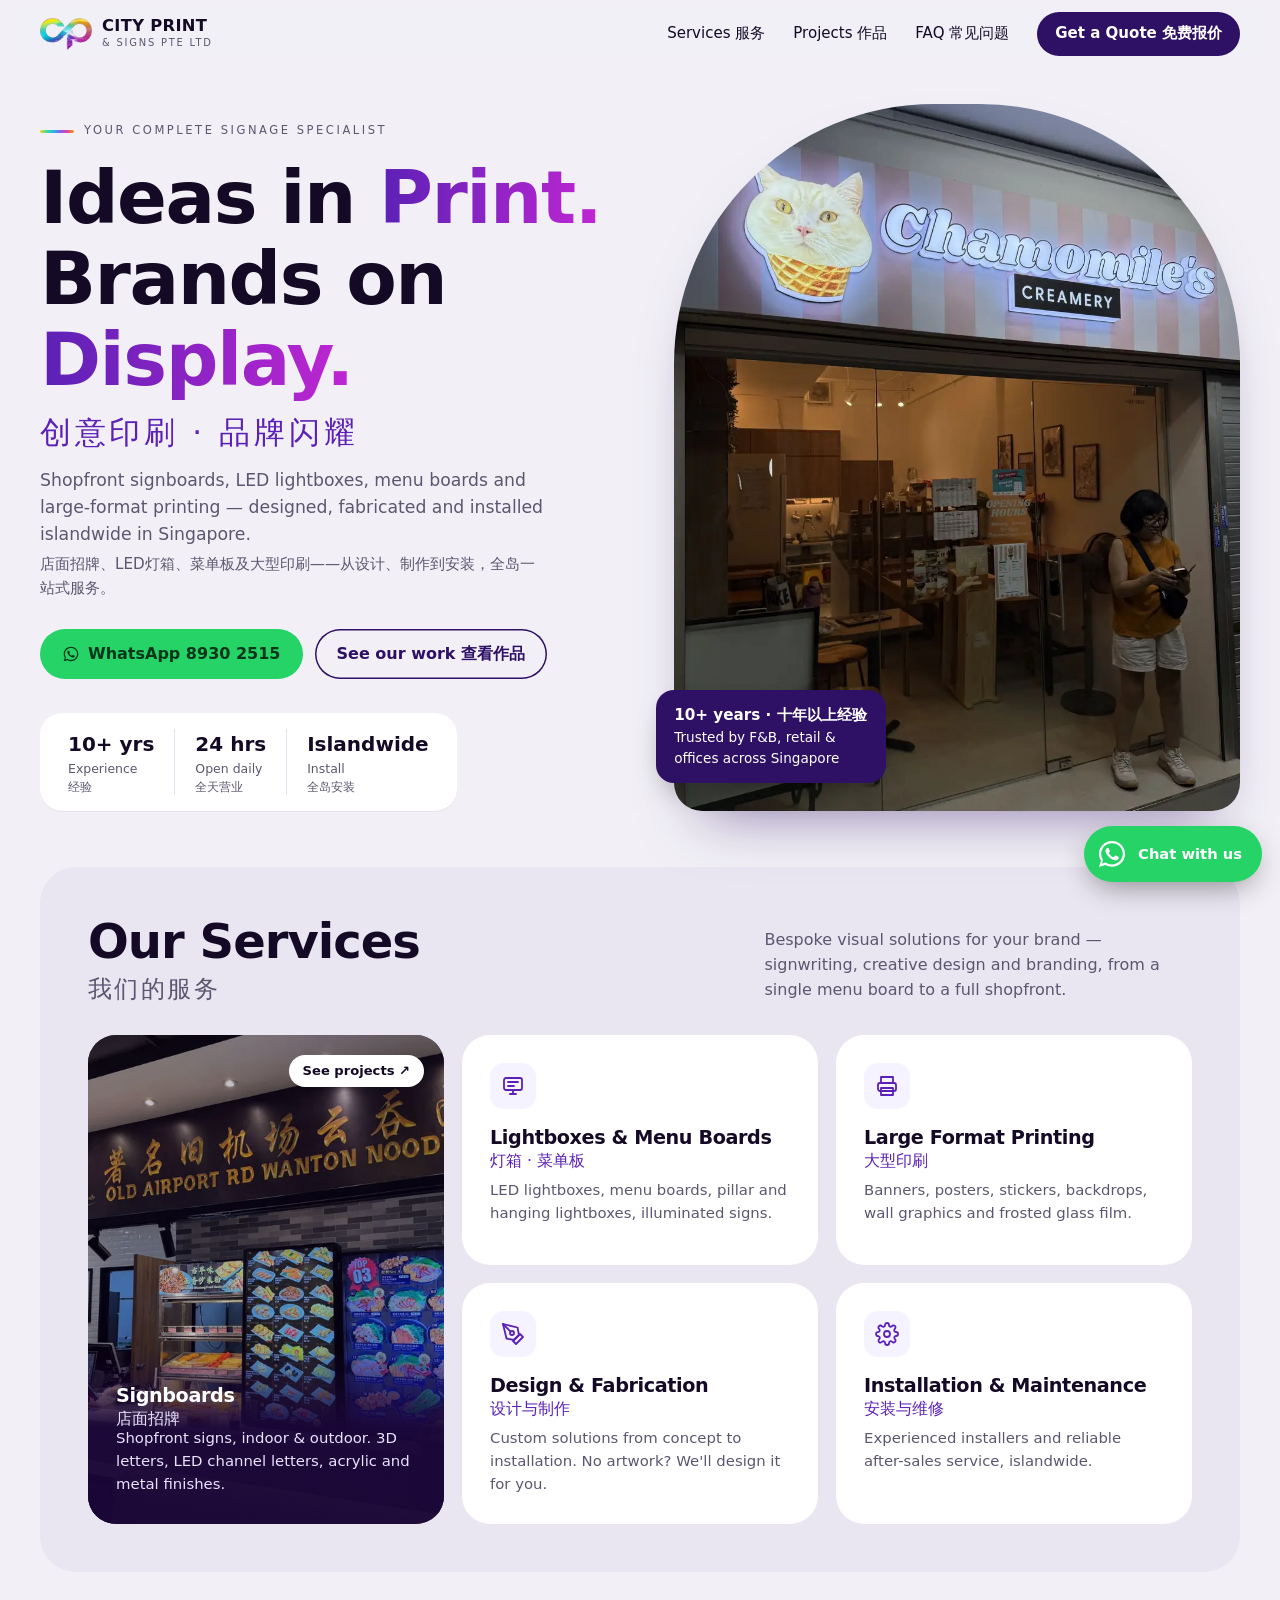
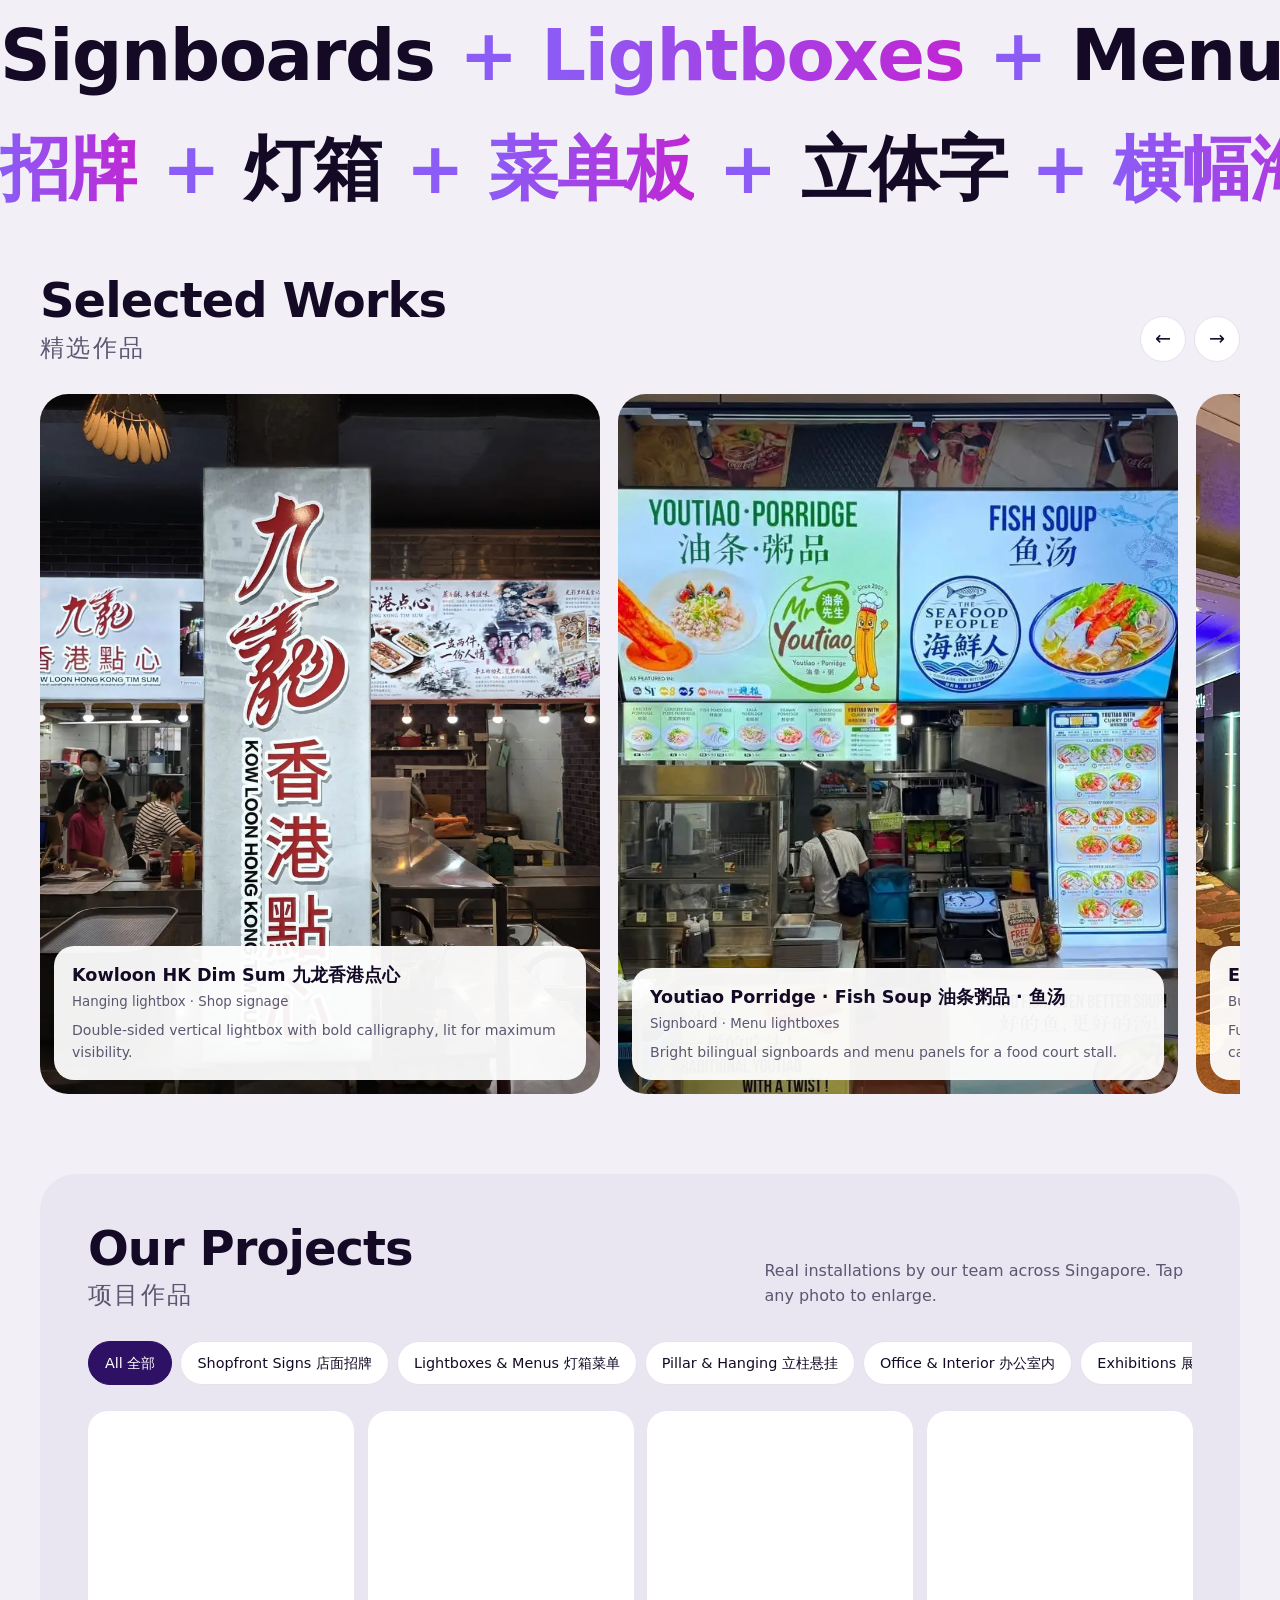
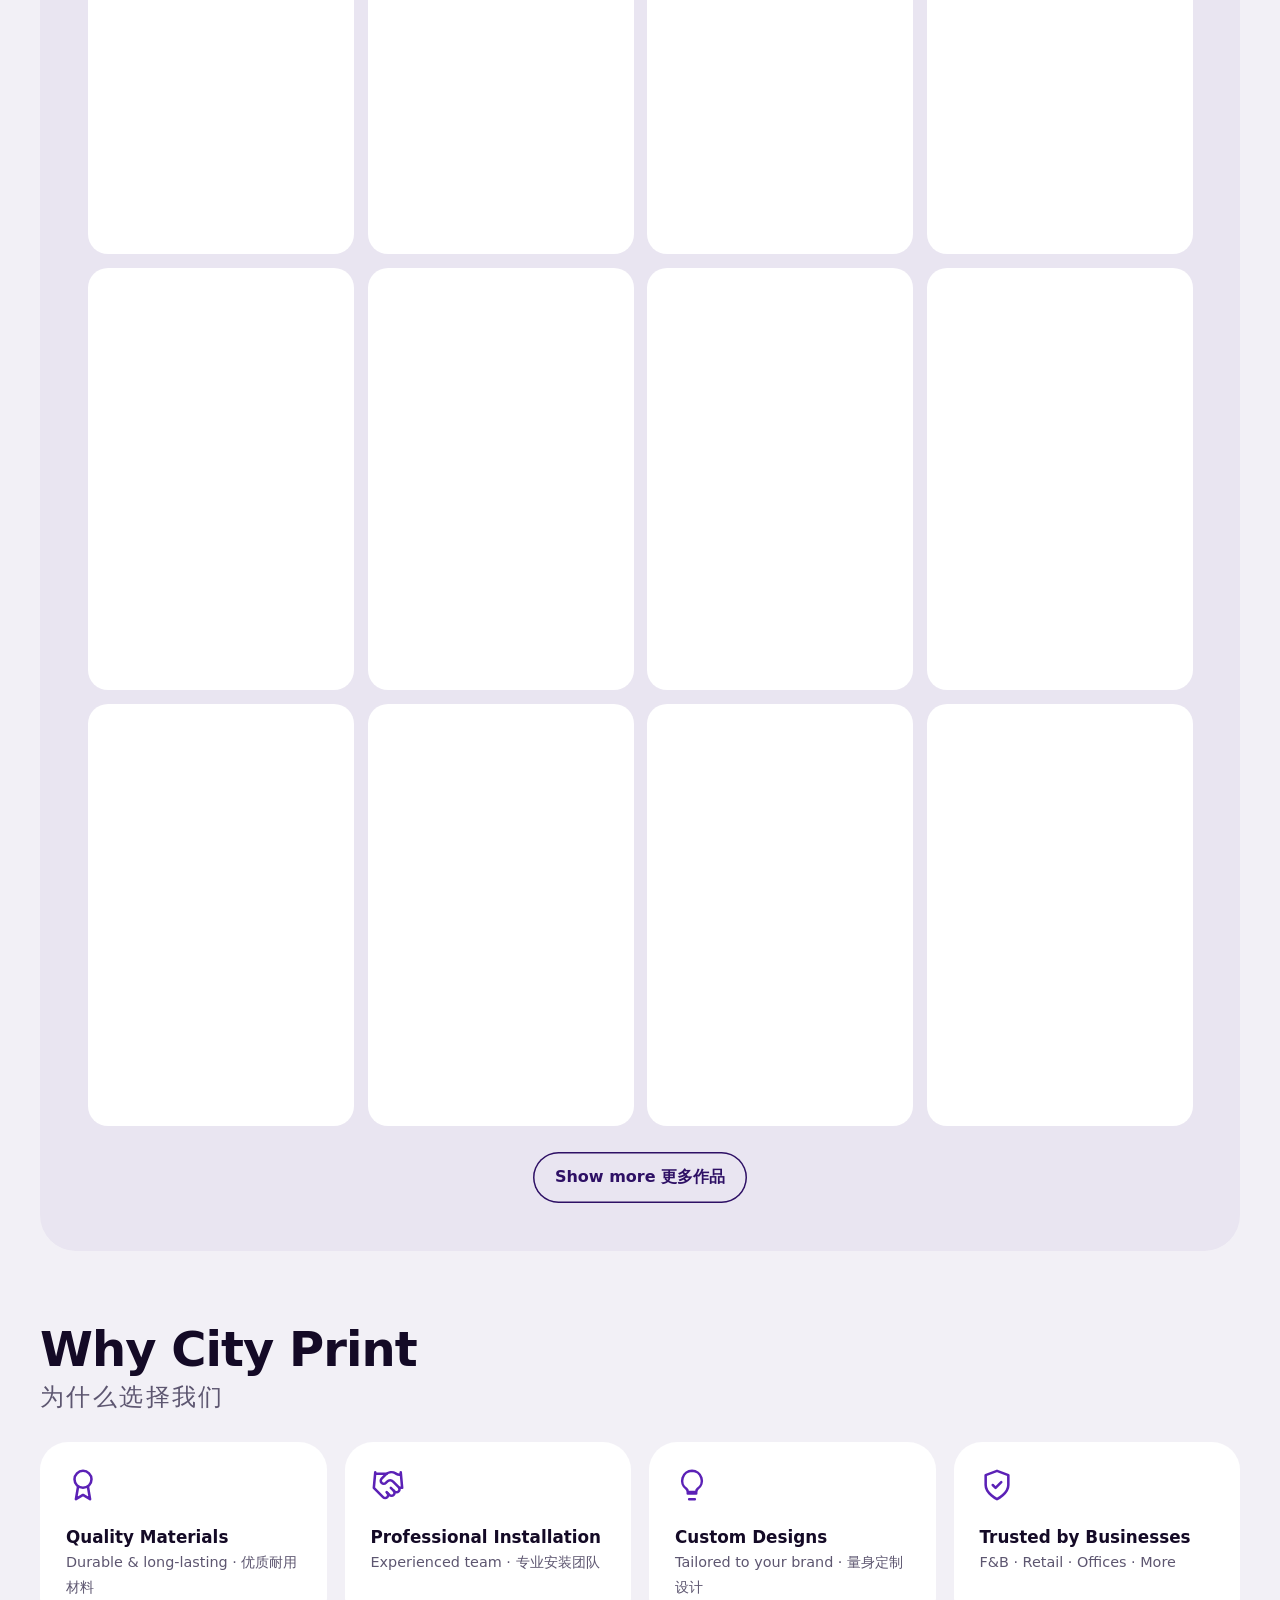
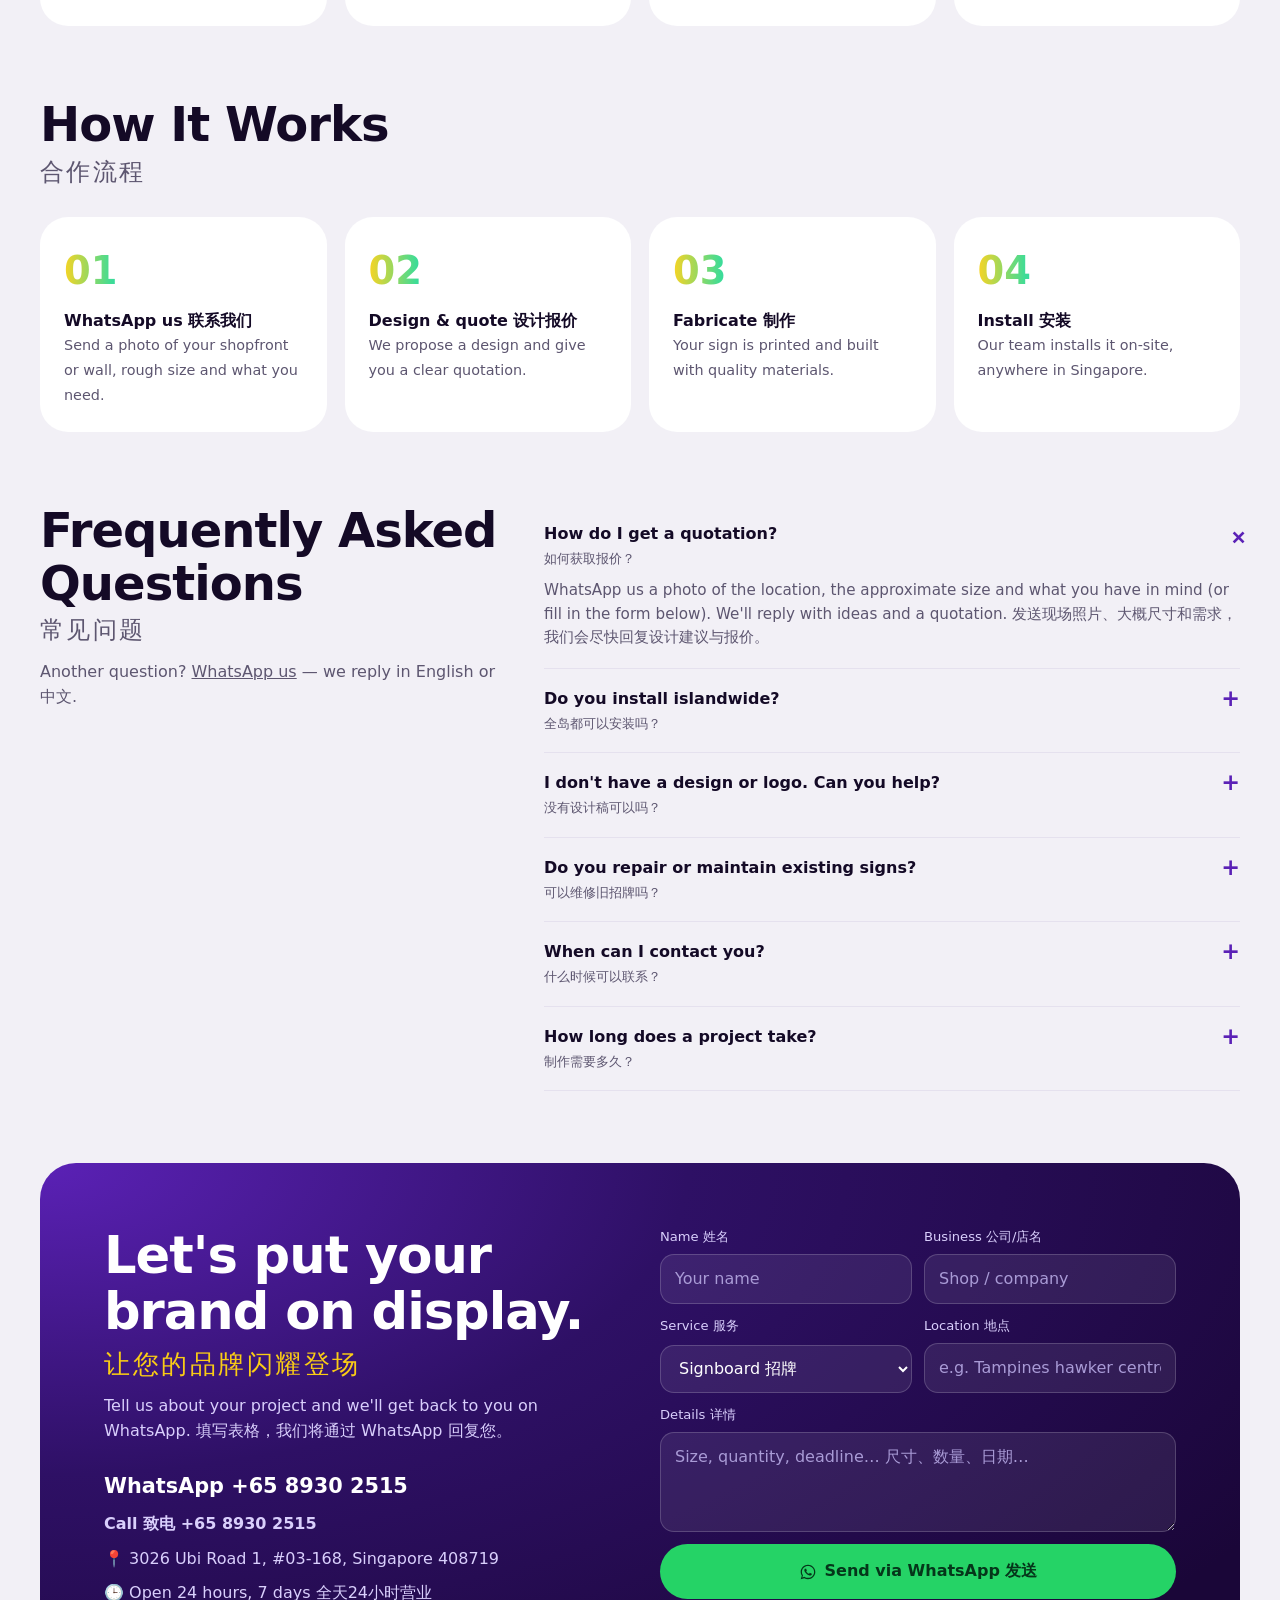
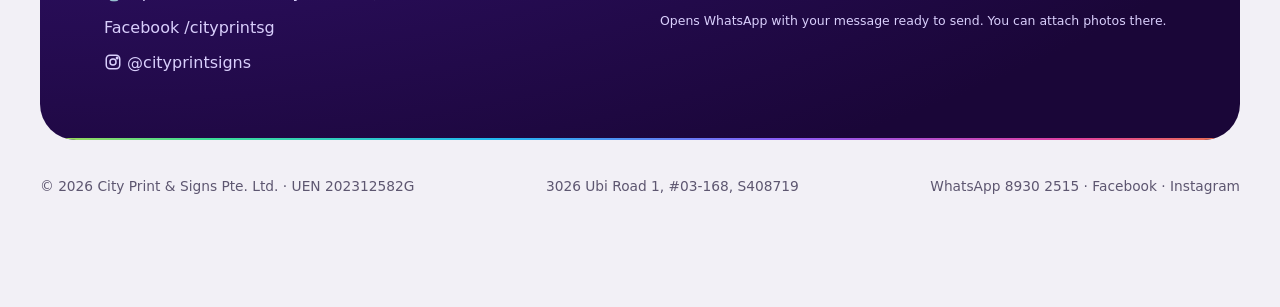
==== commit 79f0cff5: "Add 24h hours, 10+ years, UEN, Facebook; prepare hidden reviews section Co-Authored-By: Claude Opus " ====
--- a/index.html
+++ b/index.html
@@ -16,7 +16,7 @@
 <link rel="apple-touch-icon" href="assets/img/apple-touch-icon.png">
 <link rel="preload" as="image" href="assets/img/work/chamomiles-960.webp" imagesrcset="assets/img/work/chamomiles-480.webp 480w, assets/img/work/chamomiles-960.webp 960w" imagesizes="(max-width: 860px) 92vw, 46vw" fetchpriority="high">
 <script type="application/ld+json">
-{"@context":"https://schema.org","@type":"LocalBusiness","name":"City Print & Signs Pte Ltd","alternateName":"City Print","description":"Your complete signage specialist: signboards, lightboxes, large format printing, design, fabrication and installation.","url":"https://cityprint.sg/","telephone":"+65 8930 2515","image":"https://cityprint.sg/assets/img/og-banner.jpg","areaServed":{"@type":"Country","name":"Singapore"},"address":{"@type":"PostalAddress","streetAddress":"3026 Ubi Road 1, #03-168","addressLocality":"Singapore","postalCode":"408719","addressCountry":"SG"},"sameAs":["https://www.instagram.com/cityprintsigns/"]}
+{"@context":"https://schema.org","@type":"LocalBusiness","name":"City Print & Signs Pte Ltd","alternateName":"City Print","description":"Your complete signage specialist: signboards, lightboxes, large format printing, design, fabrication and installation.","url":"https://cityprint.sg/","telephone":"+65 8930 2515","image":"https://cityprint.sg/assets/img/og-banner.jpg","areaServed":{"@type":"Country","name":"Singapore"},"address":{"@type":"PostalAddress","streetAddress":"3026 Ubi Road 1, #03-168","addressLocality":"Singapore","postalCode":"408719","addressCountry":"SG"},"sameAs":["https://www.instagram.com/cityprintsigns/","https://www.facebook.com/cityprintsg"],"openingHoursSpecification":{"@type":"OpeningHoursSpecification","dayOfWeek":["Monday","Tuesday","Wednesday","Thursday","Friday","Saturday","Sunday"],"opens":"00:00","closes":"23:59"},"identifier":{"@type":"PropertyValue","propertyID":"UEN","value":"202312582G"}}
 </script>
 <style>
 :root{
@@ -74,7 +74,7 @@
 .facts div{padding:0 20px}
 .facts div+div{border-left:1px solid var(--line)}
 .facts b{display:block;font-size:1.25rem}
-.facts span{font-size:.78rem;color:var(--muted)}
+.facts span{display:block;font-size:.78rem;color:var(--muted);line-height:1.4}
 .hero-img{position:relative}
 .hero-img img{width:100%;aspect-ratio:4/5;object-fit:cover;border-radius:260px 260px var(--r) var(--r);box-shadow:0 30px 60px -30px rgba(46,16,101,.55)}
 .hero-img .badge{position:absolute;left:-18px;bottom:28px;background:var(--p900);color:#fff;padding:14px 18px;border-radius:18px;font-size:.85rem;max-width:230px;box-shadow:0 14px 30px -12px rgba(0,0,0,.4)}
@@ -151,6 +151,8 @@
 .why svg{width:34px;height:34px;color:var(--p700)}
 .why b{display:block;margin-top:14px;font-size:1.05rem}
 .why span{color:var(--muted);font-size:.9rem}
+.rev{grid-template-columns:repeat(3,1fr)}
+.rev p{margin:0 0 14px;font-size:1rem}
 
 /* steps */
 .steps{display:grid;grid-template-columns:repeat(4,1fr);gap:18px;counter-reset:n;list-style:none;padding:0;margin:0}
@@ -217,7 +219,7 @@
   .hero{grid-template-columns:1fr;padding-top:16px;gap:28px}
   .hero-img img{border-radius:180px 180px var(--r) var(--r);aspect-ratio:5/5}
   .hero-img .badge{left:12px}
-  .faq,.cta{grid-template-columns:1fr}
+  .faq,.cta,.rev{grid-template-columns:1fr}
   .sec{padding:52px 0}
   .panel{padding:32px 16px}
 }
@@ -226,7 +228,10 @@
   .s{min-height:0}
   .gal{grid-template-columns:1fr 1fr;gap:10px}
   .w figcaption{padding:10px}
-  .facts div{padding:0 14px}
+  .facts{display:flex}
+  .facts div{padding:0 10px;flex:1}
+  .facts b{font-size:1.05rem}
+  .facts span{font-size:.72rem}
   form{grid-template-columns:1fr}
   .fab span{display:none}
   .why,.steps{grid-template-columns:1fr}
@@ -264,13 +269,14 @@
         <a class="btn ghost" href="#projects">See our work 查看作品</a>
       </div>
       <div class="facts">
-        <div><b>Islandwide</b><span>Installation 全岛安装</span></div>
-        <div><b>One-stop</b><span>Design → Install 一站式</span></div>
+        <div><b>10+ yrs</b><span>Experience</span><span lang="zh-Hans">经验</span></div>
+        <div><b>24 hrs</b><span>Open daily</span><span lang="zh-Hans">全天营业</span></div>
+        <div><b>Islandwide</b><span>Install</span><span lang="zh-Hans">全岛安装</span></div>
       </div>
     </div>
     <div class="hero-img">
       <img src="assets/img/work/chamomiles-960.webp" srcset="assets/img/work/chamomiles-480.webp 480w, assets/img/work/chamomiles-960.webp 960w" sizes="(max-width: 860px) 92vw, 46vw" alt="Illuminated 3D shopfront sign for Chamomile's Creamery by City Print" width="960" height="1280" fetchpriority="high">
-      <div class="badge"><b>F&amp;B · Retail · Offices</b>Trusted by businesses across Singapore</div>
+      <div class="badge"><b>10+ years · 十年以上经验</b>Trusted by F&amp;B, retail &amp; offices across Singapore</div>
     </div>
   </section>
 
@@ -392,6 +398,16 @@
     </ol>
   </section>
 
+  <!-- Testimonials: remove "hidden" once real customer quotes are pasted in (keep their own wording). -->
+  <section class="wrap sec" id="reviews" style="padding-top:0" hidden>
+    <div class="head"><h2>What Our Clients Say<span class="zh" lang="zh-Hans">客户评价</span></h2></div>
+    <div class="why rev">
+      <div><p>“CUSTOMER QUOTE 1”</p><b>Name</b><span>Business</span></div>
+      <div><p lang="zh-Hans">“客户评价 2”</p><b>Name</b><span>Business</span></div>
+      <div><p>“CUSTOMER QUOTE 3”</p><b>Name</b><span>Business</span></div>
+    </div>
+  </section>
+
   <section class="wrap sec faq" id="faq" style="padding-top:0">
     <div>
       <h2>Frequently Asked Questions<span class="zh" lang="zh-Hans">常见问题</span></h2>
@@ -402,6 +418,7 @@
       <details><summary><span>Do you install islandwide?<small lang="zh-Hans">全岛都可以安装吗？</small></span></summary><p>Yes — our installation team covers all of Singapore, including hawker centres, food courts, malls, shophouses and offices. 是的，我们提供全岛安装服务。</p></details>
       <details><summary><span>I don't have a design or logo. Can you help?<small lang="zh-Hans">没有设计稿可以吗？</small></span></summary><p>Of course. We design custom signage and menu boards from scratch, including bilingual English/Chinese layouts. 当然可以，我们提供中英文双语设计。</p></details>
       <details><summary><span>Do you repair or maintain existing signs?<small lang="zh-Hans">可以维修旧招牌吗？</small></span></summary><p>Yes — we provide maintenance for signboards and lightboxes. Send us a photo of the problem and we'll advise. 可以，请发送照片给我们评估。</p></details>
+      <details><summary><span>When can I contact you?<small lang="zh-Hans">什么时候可以联系？</small></span></summary><p>Anytime — we're open 24 hours, 7 days a week. Many F&amp;B installs are done after closing so your stall doesn't lose business. 我们全天24小时营业，可在您收档后安装，不影响生意。</p></details>
       <details><summary><span>How long does a project take?<small lang="zh-Hans">制作需要多久？</small></span></summary><p>It depends on size and materials. We confirm the timeline together with your quotation — tell us if you have an opening date to meet. 视尺寸和材料而定，报价时会确认交期。</p></details>
     </div>
   </section>
@@ -415,6 +432,8 @@
           <a href="https://wa.me/6589302515" target="_blank" rel="noopener">WhatsApp +65 8930 2515</a>
           <a href="tel:+6589302515" style="font-size:1rem;color:#d9cffc">Call 致电 +65 8930 2515</a>
           <a href="https://www.google.com/maps/search/?api=1&amp;query=3026+Ubi+Road+1+%2303-168+Singapore+408719" target="_blank" rel="noopener" style="font-size:1rem;color:#d9cffc;font-weight:500">📍 3026 Ubi Road 1, #03-168, Singapore 408719</a>
+          <span style="color:#d9cffc">🕒 Open 24 hours, 7 days 全天24小时营业</span>
+          <a href="https://www.facebook.com/cityprintsg" target="_blank" rel="noopener" style="font-size:1rem;color:#d9cffc;font-weight:500">Facebook /cityprintsg</a>
           <a href="https://www.instagram.com/cityprintsigns/" target="_blank" rel="noopener" style="font-size:1rem;color:#d9cffc;font-weight:500"><svg viewBox="0 0 24 24" fill="none" stroke="currentColor" stroke-width="2" aria-hidden="true" style="width:18px;height:18px;vertical-align:-3px"><rect x="3" y="3" width="18" height="18" rx="5"/><circle cx="12" cy="12" r="4"/><circle cx="17.5" cy="6.5" r="1" fill="currentColor"/></svg> @cityprintsigns</a>
         </div>
       </div>
@@ -443,9 +462,9 @@
 
 <footer>
   <div class="wrap">
-    <span>© <span id="y">2026</span> City Print &amp; Signs Pte Ltd · Singapore</span>
+    <span>© <span id="y">2026</span> City Print &amp; Signs Pte. Ltd. · UEN 202312582G</span>
     <span><a href="https://www.google.com/maps/search/?api=1&amp;query=3026+Ubi+Road+1+%2303-168+Singapore+408719" target="_blank" rel="noopener">3026 Ubi Road 1, #03-168, S408719</a></span>
-    <span><a href="https://wa.me/6589302515" target="_blank" rel="noopener">WhatsApp 8930 2515</a> · <a href="https://www.instagram.com/cityprintsigns/" target="_blank" rel="noopener">Instagram</a></span>
+    <span><a href="https://wa.me/6589302515" target="_blank" rel="noopener">WhatsApp 8930 2515</a> · <a href="https://www.facebook.com/cityprintsg" target="_blank" rel="noopener">Facebook</a> · <a href="https://www.instagram.com/cityprintsigns/" target="_blank" rel="noopener">Instagram</a></span>
   </div>
 </footer>
 
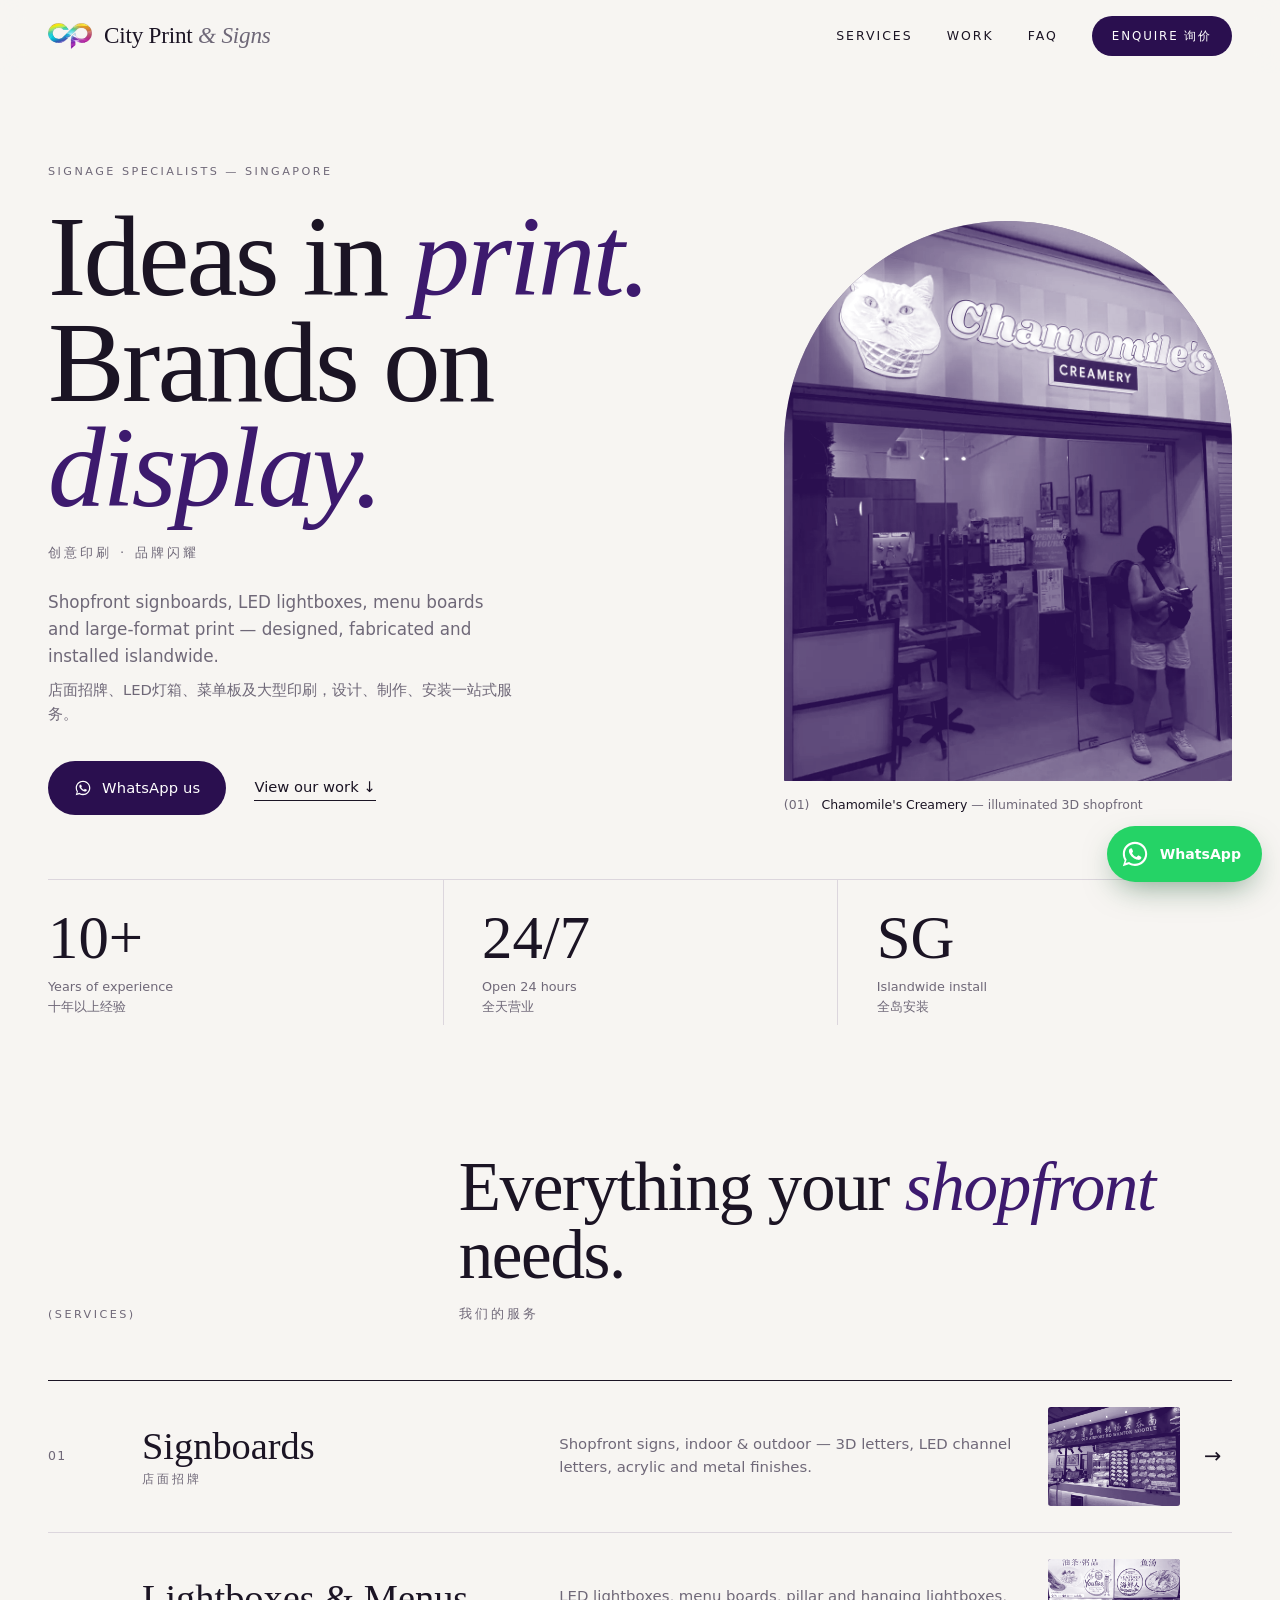
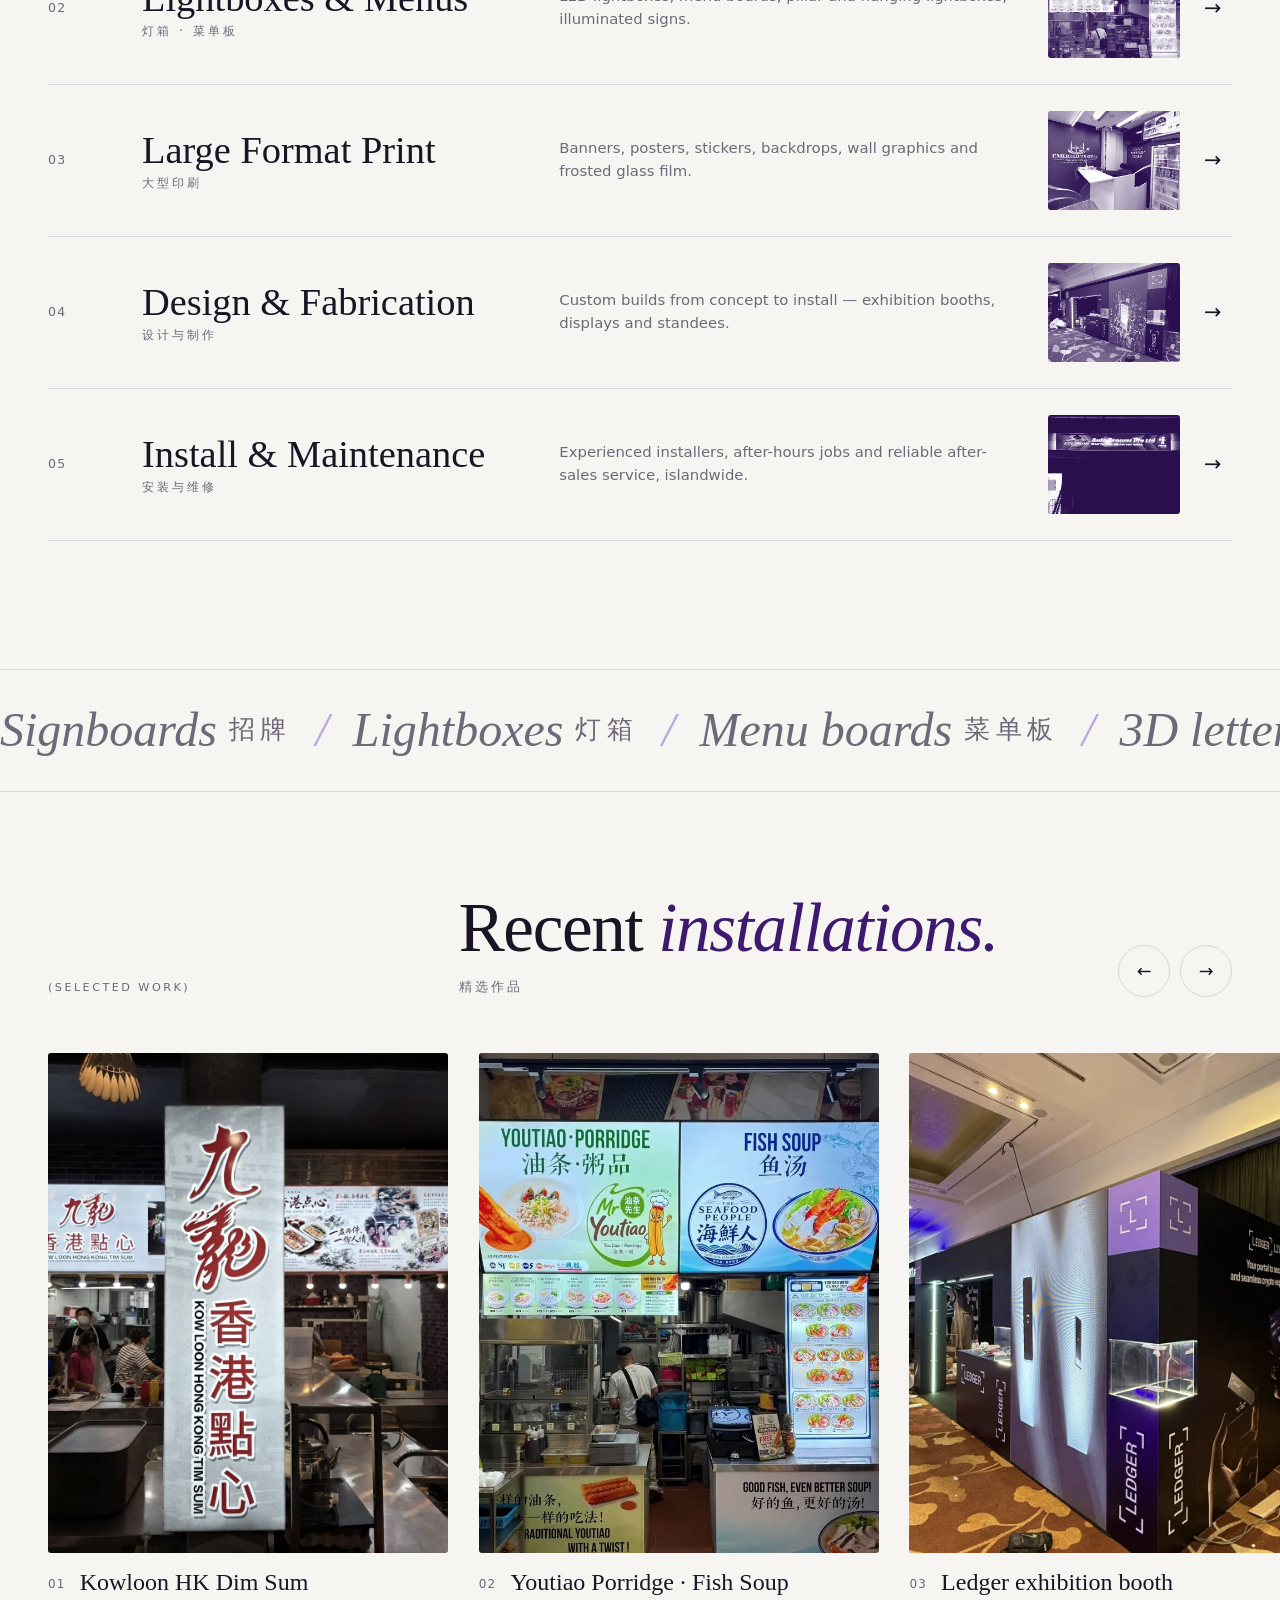
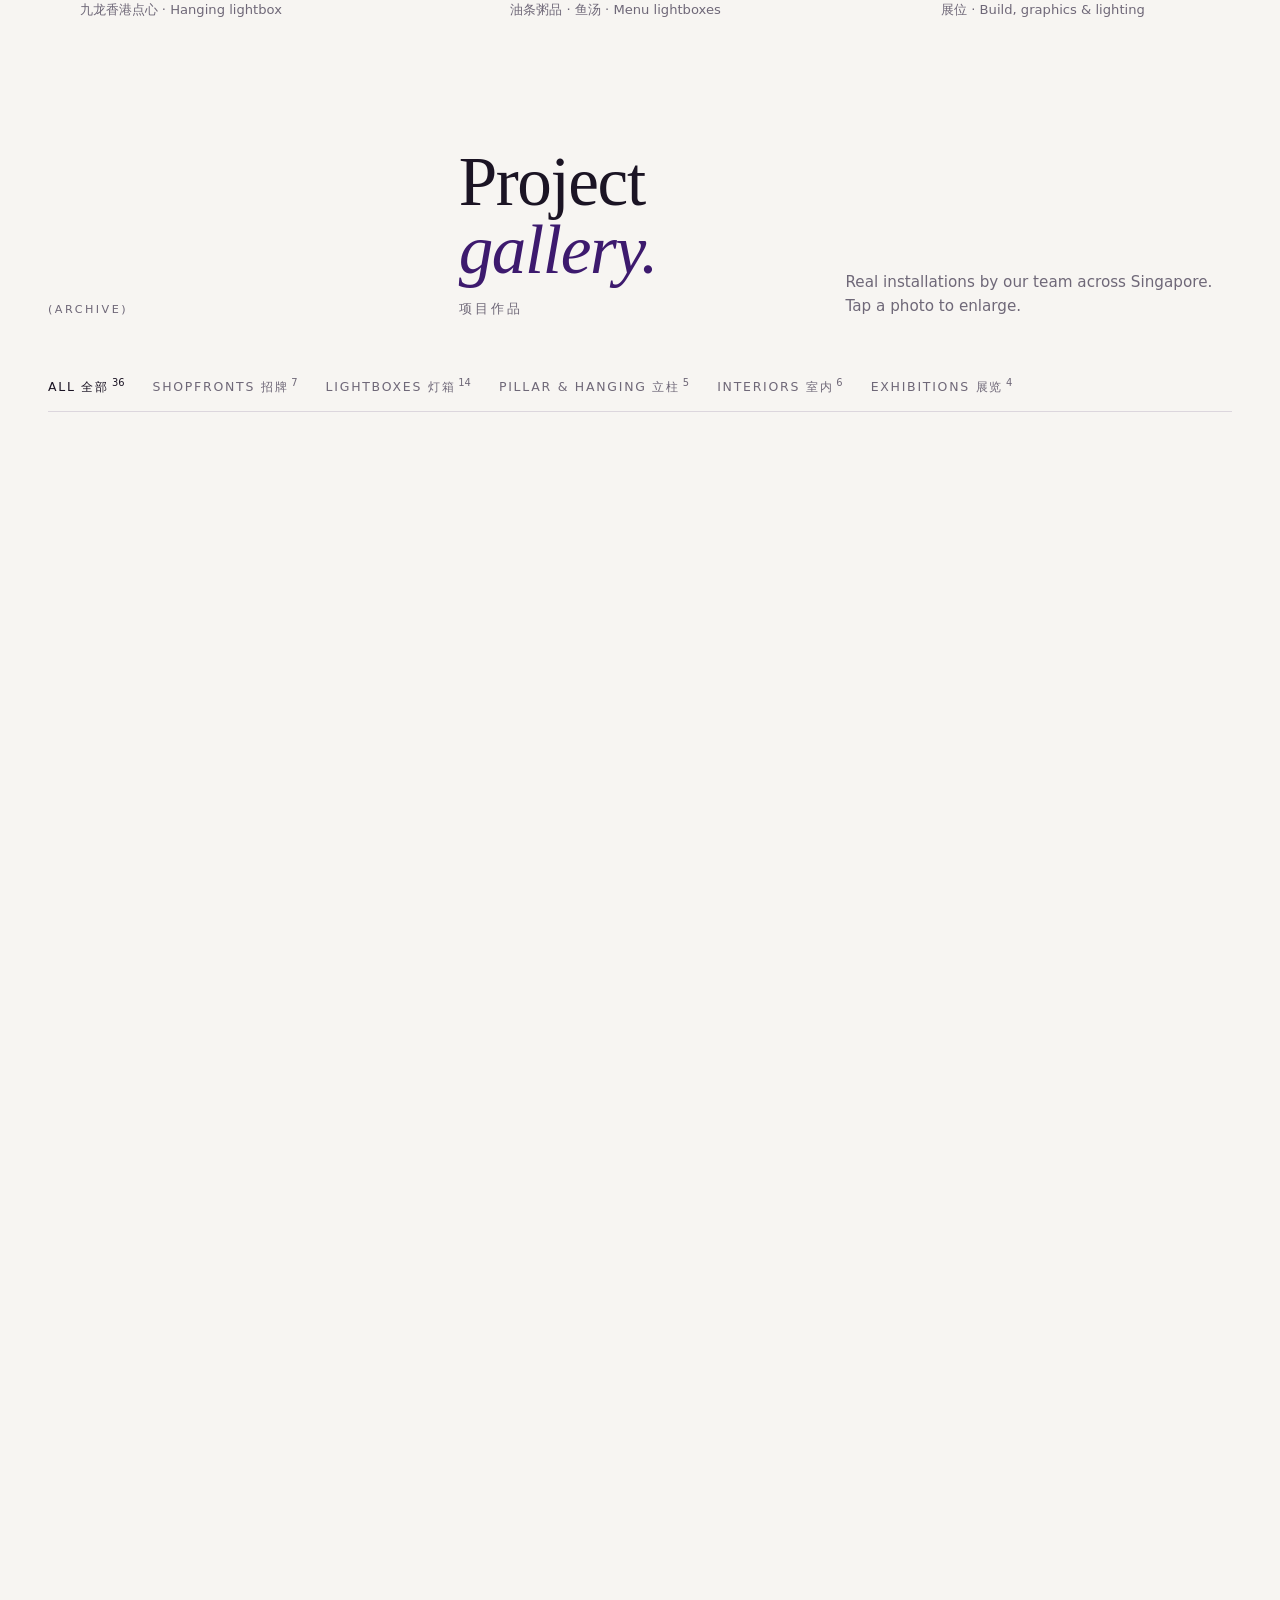
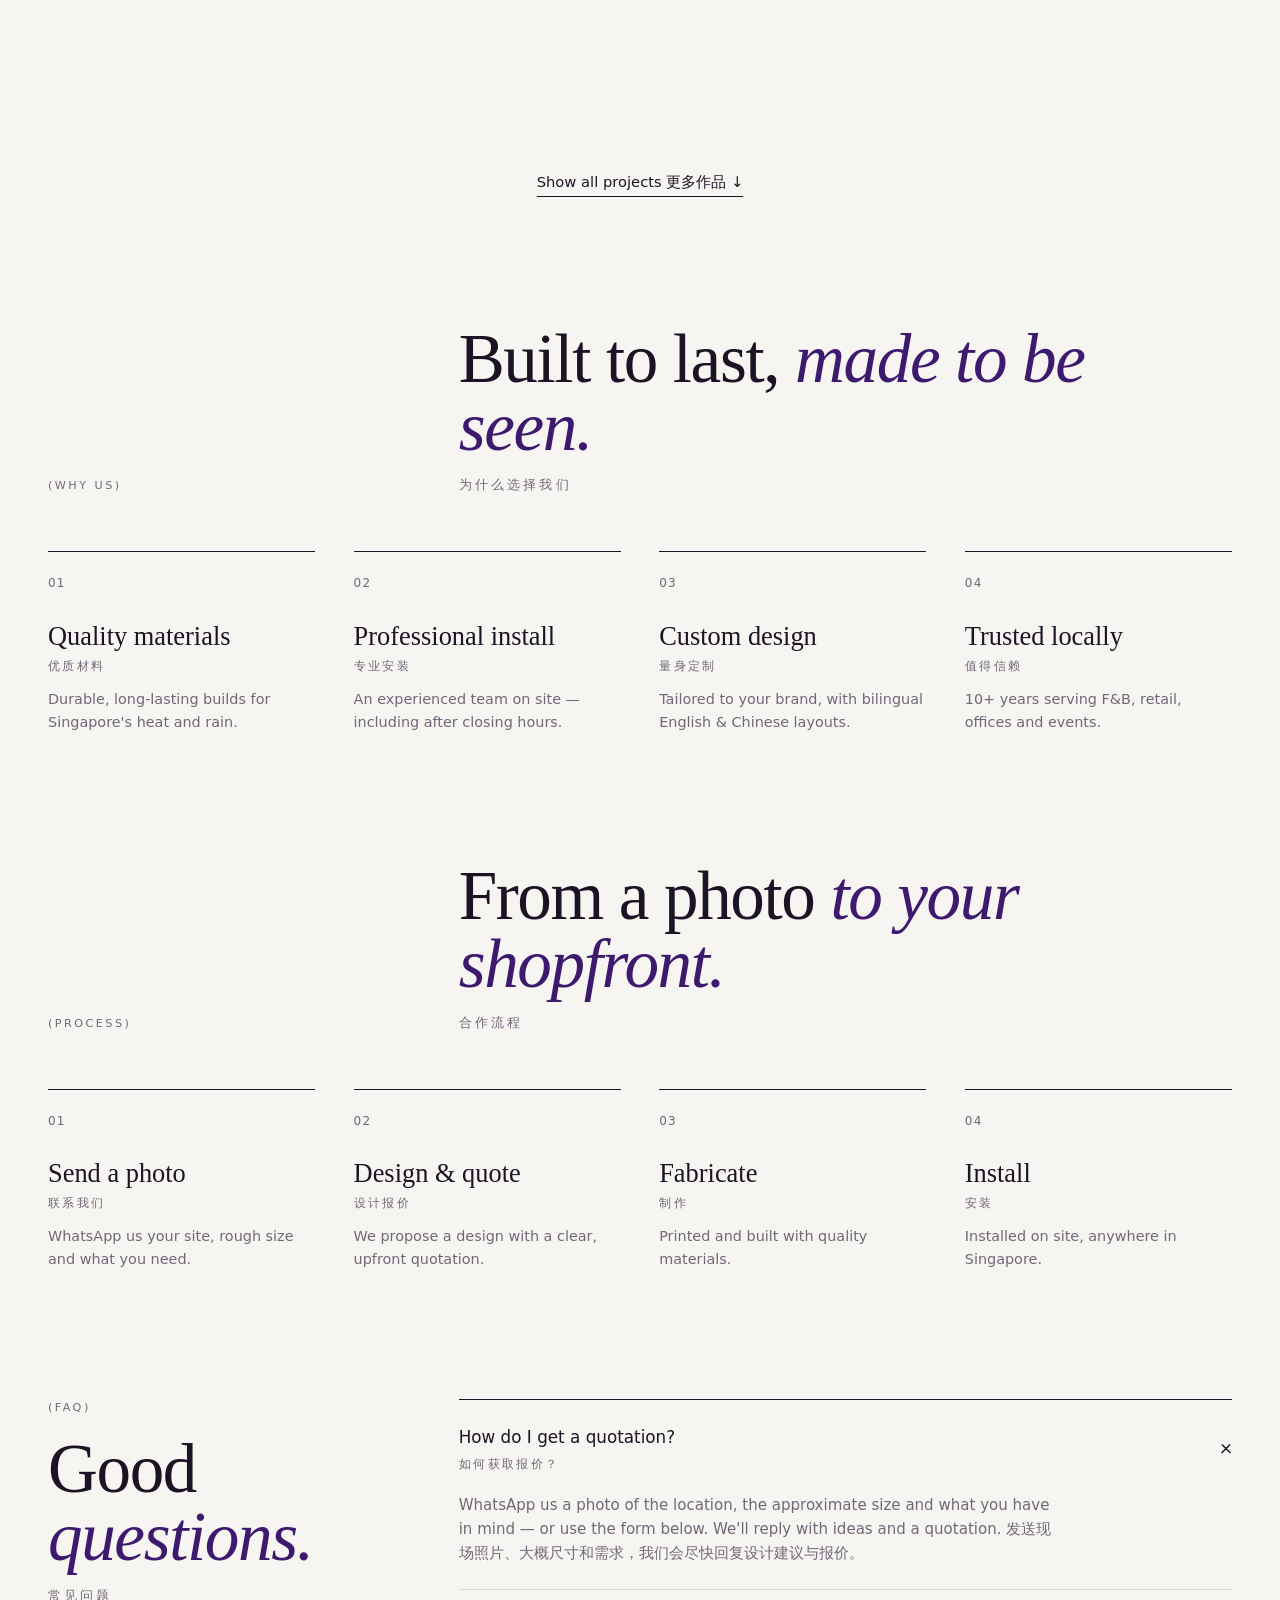
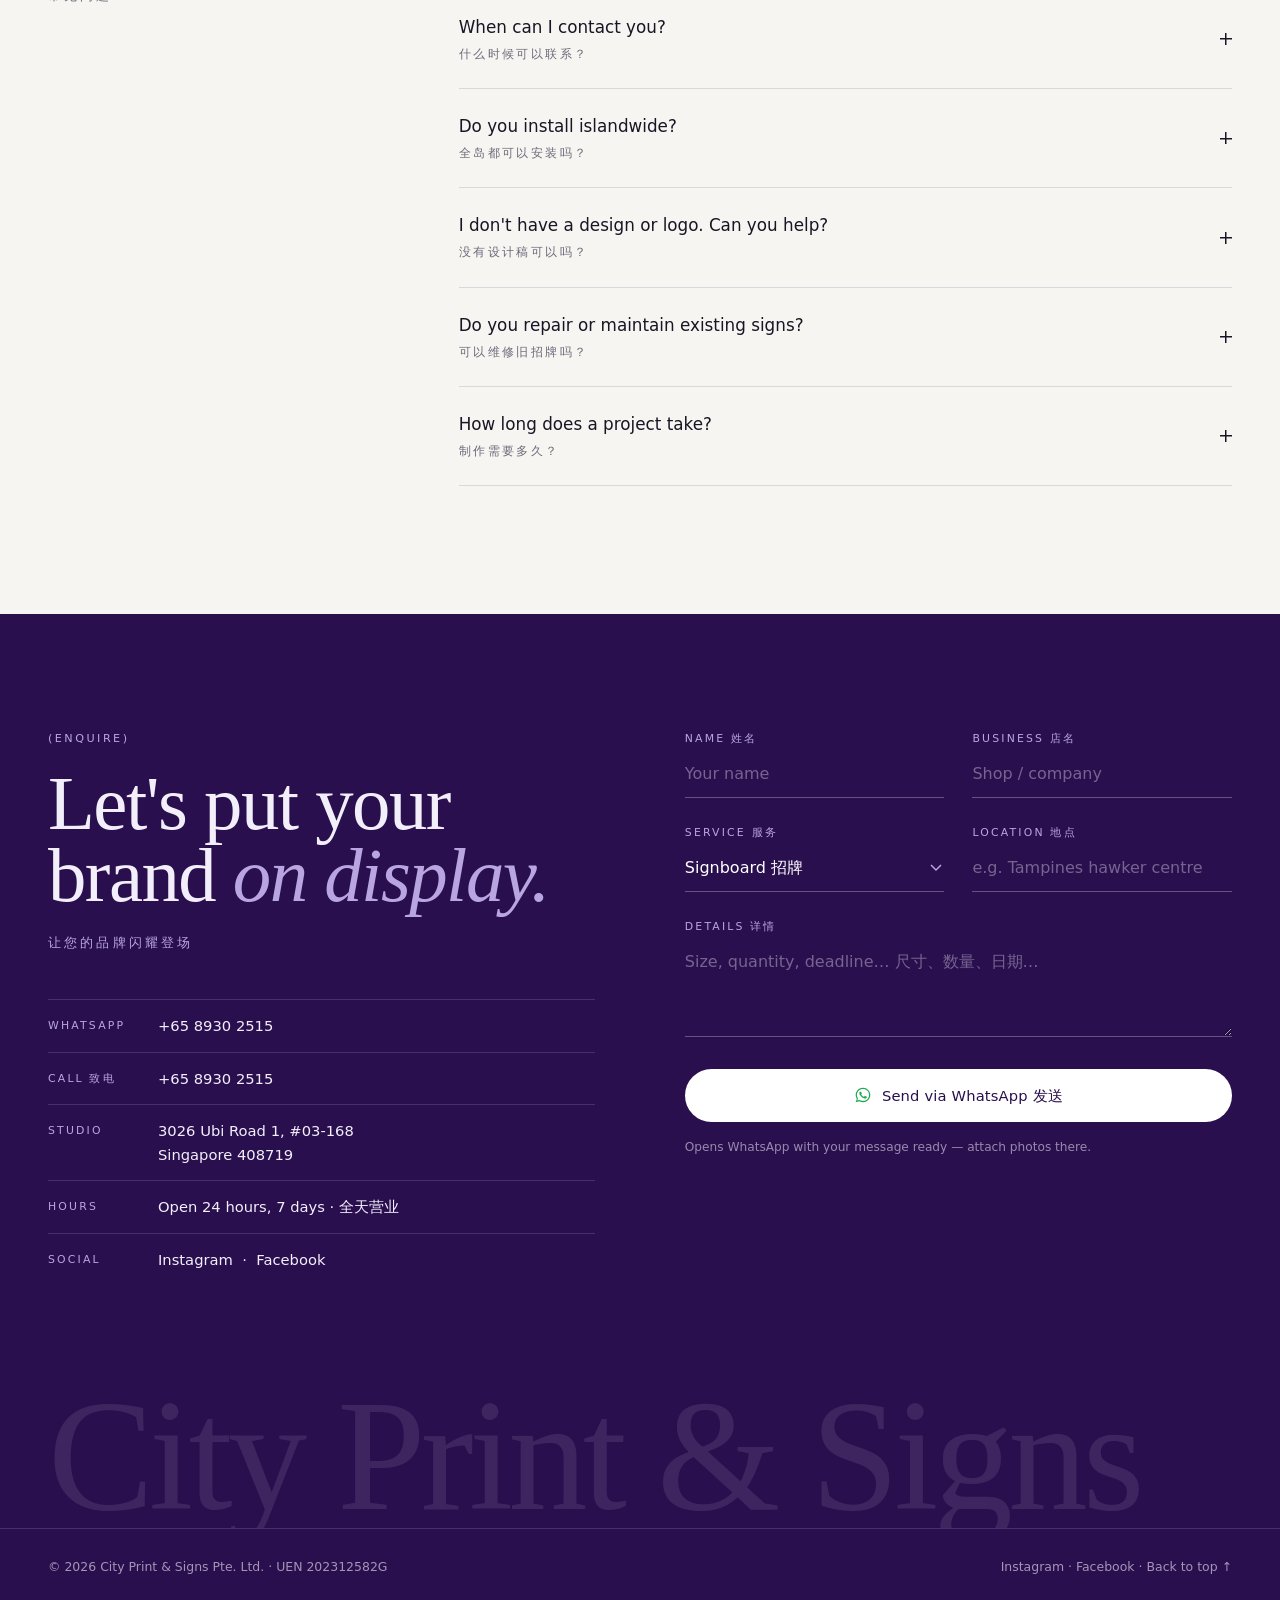
==== commit 246aec8a: "Redesign in a clean editorial style Ivory background, Instrument Serif display type, aubergine accen" ====
--- a/index.html
+++ b/index.html
@@ -4,8 +4,8 @@
 <meta charset="utf-8">
 <meta name="viewport" content="width=device-width, initial-scale=1, viewport-fit=cover">
 <title>City Print &amp; Signs Singapore | Signboards, Lightboxes &amp; Printing 招牌 · 灯箱 · 印刷</title>
-<meta name="description" content="City Print & Signs Pte Ltd — your complete signage specialist in Singapore. Shopfront signboards, LED lightboxes, menu boards, large format printing, design, fabrication and islandwide installation. 新加坡招牌、灯箱、菜单板及大型印刷。">
-<meta name="theme-color" content="#2e1065">
+<meta name="description" content="City Print & Signs Pte. Ltd. — signage specialists in Singapore for 10+ years. Shopfront signboards, LED lightboxes, menu boards, large format printing, design, fabrication and islandwide installation. Open 24 hours. 新加坡招牌、灯箱、菜单板及大型印刷。">
+<meta name="theme-color" content="#f7f5f2">
 <link rel="canonical" href="https://cityprint.sg/">
 <meta property="og:type" content="website">
 <meta property="og:title" content="City Print & Signs — Ideas in Print. Brands on Display.">
@@ -14,330 +14,332 @@
 <meta property="og:url" content="https://cityprint.sg/">
 <link rel="icon" href="assets/img/favicon-32.png" sizes="32x32">
 <link rel="apple-touch-icon" href="assets/img/apple-touch-icon.png">
-<link rel="preload" as="image" href="assets/img/work/chamomiles-960.webp" imagesrcset="assets/img/work/chamomiles-480.webp 480w, assets/img/work/chamomiles-960.webp 960w" imagesizes="(max-width: 860px) 92vw, 46vw" fetchpriority="high">
+<link rel="preload" as="font" type="font/woff2" href="assets/fonts/instrument-serif.woff2" crossorigin>
+<link rel="preload" as="font" type="font/woff2" href="assets/fonts/instrument-serif-italic.woff2" crossorigin>
+<link rel="preload" as="image" href="assets/img/work/chamomiles-960.webp" imagesrcset="assets/img/work/chamomiles-480.webp 480w, assets/img/work/chamomiles-960.webp 960w" imagesizes="(max-width: 860px) 92vw, 42vw" fetchpriority="high">
 <script type="application/ld+json">
-{"@context":"https://schema.org","@type":"LocalBusiness","name":"City Print & Signs Pte Ltd","alternateName":"City Print","description":"Your complete signage specialist: signboards, lightboxes, large format printing, design, fabrication and installation.","url":"https://cityprint.sg/","telephone":"+65 8930 2515","image":"https://cityprint.sg/assets/img/og-banner.jpg","areaServed":{"@type":"Country","name":"Singapore"},"address":{"@type":"PostalAddress","streetAddress":"3026 Ubi Road 1, #03-168","addressLocality":"Singapore","postalCode":"408719","addressCountry":"SG"},"sameAs":["https://www.instagram.com/cityprintsigns/","https://www.facebook.com/cityprintsg"],"openingHoursSpecification":{"@type":"OpeningHoursSpecification","dayOfWeek":["Monday","Tuesday","Wednesday","Thursday","Friday","Saturday","Sunday"],"opens":"00:00","closes":"23:59"},"identifier":{"@type":"PropertyValue","propertyID":"UEN","value":"202312582G"}}
+{"@context":"https://schema.org","@type":"LocalBusiness","name":"City Print & Signs Pte. Ltd.","alternateName":"City Print","description":"Your complete signage specialist: signboards, lightboxes, large format printing, design, fabrication and installation.","url":"https://cityprint.sg/","telephone":"+65 8930 2515","image":"https://cityprint.sg/assets/img/og-banner.jpg","areaServed":{"@type":"Country","name":"Singapore"},"address":{"@type":"PostalAddress","streetAddress":"3026 Ubi Road 1, #03-168","addressLocality":"Singapore","postalCode":"408719","addressCountry":"SG"},"sameAs":["https://www.instagram.com/cityprintsigns/","https://www.facebook.com/cityprintsg"],"openingHoursSpecification":{"@type":"OpeningHoursSpecification","dayOfWeek":["Monday","Tuesday","Wednesday","Thursday","Friday","Saturday","Sunday"],"opens":"00:00","closes":"23:59"},"identifier":{"@type":"PropertyValue","propertyID":"UEN","value":"202312582G"}}
 </script>
 <style>
+@font-face{font-family:"Instrument Serif";src:url(assets/fonts/instrument-serif.woff2) format("woff2");font-weight:400;font-style:normal;font-display:swap}
+@font-face{font-family:"Instrument Serif";src:url(assets/fonts/instrument-serif-italic.woff2) format("woff2");font-weight:400;font-style:italic;font-display:swap}
 :root{
-  --p950:#1a0638;--p900:#2e1065;--p800:#3b0f80;--p700:#5b21b6;--p600:#6d28d9;--p500:#8b5cf6;--p200:#ddd6fe;--p100:#ede9fe;--p50:#f5f3ff;
-  --gold:#facc15;--ink:#140a26;--muted:#5d5670;--bg:#f2f0f6;--card:#fff;--line:#e5e1ee;
-  --rainbow:linear-gradient(90deg,#f9d423,#3ddc97,#22b8f0,#8b5cf6,#e040a0,#f59e0b);
-  --r:28px;--wa:#25d366;
-  --font:"Inter","Segoe UI",system-ui,-apple-system,Roboto,"Helvetica Neue",Arial,"PingFang SC","Hiragino Sans GB","Microsoft YaHei","Noto Sans SC",sans-serif;
+  --ivory:#f7f5f2;--paper:#efebe6;--ink:#1b1424;--muted:#6f6878;--line:#dcd6dd;
+  --plum:#2a0f4f;--plum-2:#3d1a6e;--lilac:#b9a6e0;--lilac-2:#e7e0f4;--wa:#25d366;
+  --serif:"Instrument Serif","Times New Roman",Georgia,"Songti SC",serif;
+  --sans:"Inter","Helvetica Neue","Segoe UI",system-ui,-apple-system,Roboto,Arial,"PingFang SC","Hiragino Sans GB","Microsoft YaHei","Noto Sans SC",sans-serif;
+  --gut:clamp(16px,4vw,48px);
 }
 *{box-sizing:border-box}
 html{overflow-x:clip;scroll-behavior:smooth;-webkit-text-size-adjust:100%}
-body{margin:0;overflow-x:clip;font-family:var(--font);color:var(--ink);background:var(--bg);line-height:1.55;-webkit-font-smoothing:antialiased}
+body{margin:0;overflow-x:clip;font-family:var(--sans);font-size:16px;color:var(--ink);background:var(--ivory);line-height:1.6;-webkit-font-smoothing:antialiased}
 img{display:block;max-width:100%;height:auto}
-a{color:inherit}
+a{color:inherit;text-decoration:none}
 button{font:inherit;color:inherit}
-h1,h2,h3{line-height:1.1;letter-spacing:-.02em;margin:0}
-.wrap{width:min(1200px,100% - 32px);margin-inline:auto}
-.zh{display:block;font-weight:500;color:var(--muted);letter-spacing:0}
-.grad{background:linear-gradient(90deg,var(--p700),#c026d3);-webkit-background-clip:text;background-clip:text;color:transparent}
-.btn{display:inline-flex;align-items:center;gap:8px;padding:13px 22px;border-radius:999px;border:0;background:var(--p900);color:#fff;font-weight:600;text-decoration:none;cursor:pointer;transition:background .2s,transform .2s}
-.btn:hover{background:var(--p700)}
-.btn:active{transform:scale(.97)}
-.btn.ghost{background:transparent;color:var(--p900);box-shadow:inset 0 0 0 1.5px var(--p900)}
-.btn.ghost:hover{background:var(--p900);color:#fff}
-.btn.wa{background:var(--wa);color:#05361a}
+h1,h2,h3{margin:0;font-weight:400}
+.wrap{width:min(1280px,100% - 2*var(--gut));margin-inline:auto}
+.eyebrow{font-size:.7rem;letter-spacing:.22em;text-transform:uppercase;color:var(--muted);margin:0}
+.serif{font-family:var(--serif)}
+.zh{font-family:var(--sans);letter-spacing:.24em;color:var(--muted);font-size:.82rem}
+.ph img{filter:saturate(.82) contrast(1.03);transition:filter .5s,transform .8s cubic-bezier(.2,.7,.2,1)}
+.ph:hover img,.w button:hover img{filter:none}
+.w img{filter:saturate(.82) contrast(1.03);transition:filter .5s,transform .8s cubic-bezier(.2,.7,.2,1)}
+.duo{background:var(--plum);overflow:hidden}
+.duo img{filter:grayscale(1) contrast(1.12) brightness(1.08);mix-blend-mode:screen}
+
+.btn{display:inline-flex;align-items:center;gap:10px;padding:15px 26px;border-radius:999px;border:0;background:var(--plum);color:#fff;font-size:.92rem;font-weight:500;letter-spacing:.01em;cursor:pointer;transition:background .25s}
+.btn:hover{background:var(--plum-2)}
 .btn svg{width:18px;height:18px;flex:none}
-.pill{display:inline-block;padding:6px 14px;border-radius:999px;border:1px solid var(--line);background:#fff;font-size:.82rem;color:var(--muted);text-decoration:none}
+.lnk{display:inline-flex;align-items:center;gap:8px;font-size:.92rem;border:0;border-bottom:1px solid currentColor;padding:0 0 2px;background:none;cursor:pointer}
+.lnk:hover{color:var(--plum-2)}
 
 /* header */
-.hdr{position:sticky;top:0;z-index:30;background:rgba(242,240,246,.88);backdrop-filter:saturate(1.4) blur(10px);-webkit-backdrop-filter:saturate(1.4) blur(10px)}
-.nav{display:flex;align-items:center;justify-content:space-between;height:68px;gap:16px}
-.brand{display:flex;align-items:center;gap:10px;text-decoration:none}
-.brand img{width:52px;height:auto}
-.brand b{display:block;font-size:1.02rem;letter-spacing:.02em;line-height:1.1}
-.brand small{display:block;font-size:.62rem;letter-spacing:.18em;color:var(--muted);text-transform:uppercase}
-.links{display:flex;gap:28px;align-items:center;font-size:.94rem}
-.links a{text-decoration:none}
-.links a:not(.btn):hover{color:var(--p700)}
-.links .btn{padding:10px 18px}
-.menu-btn{display:none;width:44px;height:44px;border:0;border-radius:12px;background:#fff;cursor:pointer}
-.menu-btn span,.menu-btn span::before,.menu-btn span::after{display:block;width:18px;height:2px;margin:auto;background:var(--ink);position:relative;transition:transform .2s}
-.menu-btn span::before,.menu-btn span::after{content:"";position:absolute;left:0}
-.menu-btn span::before{top:-6px}.menu-btn span::after{top:6px}
+.hdr{position:sticky;top:0;z-index:30;background:rgba(247,245,242,.9);backdrop-filter:blur(12px);-webkit-backdrop-filter:blur(12px);border-bottom:1px solid transparent;transition:border-color .3s}
+.hdr.s{border-color:var(--line)}
+.nav{display:flex;align-items:center;justify-content:space-between;height:72px}
+.brand{display:flex;align-items:center;gap:12px}
+.brand img{width:44px}
+.brand span{font-family:var(--serif);font-size:1.45rem;line-height:1;letter-spacing:-.01em;white-space:nowrap}
+.brand em{color:var(--muted)}
+.links{display:flex;align-items:center;gap:34px;font-size:.78rem;letter-spacing:.16em;text-transform:uppercase}
+.links a:not(.btn):hover{color:var(--plum-2)}
+.links .btn{padding:11px 20px;font-size:.74rem;letter-spacing:.16em}
+.menu-btn{display:none;width:44px;height:44px;border:0;background:none;cursor:pointer;padding:0}
+.menu-btn span{display:block;width:22px;height:1.5px;background:var(--ink);margin:5px auto;transition:transform .25s}
+.menu-btn[aria-expanded=true] span:first-child{transform:translateY(3.25px) rotate(45deg)}
+.menu-btn[aria-expanded=true] span:last-child{transform:translateY(-3.25px) rotate(-45deg)}
 
 /* hero */
-.hero{display:grid;grid-template-columns:1.05fr 1fr;gap:40px;align-items:end;padding:36px 0 56px}
-.hero h1{font-size:clamp(2.5rem,6vw,4.6rem);font-weight:800;margin-bottom:10px}
-.hero h1 .zh{font-size:.42em;margin-top:14px;letter-spacing:.12em;color:var(--p700)}
-.tag{display:inline-flex;align-items:center;gap:10px;font-size:.72rem;letter-spacing:.22em;text-transform:uppercase;color:var(--muted);margin-bottom:18px}
-.tag::before{content:"";width:34px;height:3px;border-radius:3px;background:var(--rainbow)}
-.lead{font-size:1.08rem;color:var(--muted);max-width:46ch;margin:18px 0 0}
-.lead .zh{margin-top:6px;font-size:.95rem}
-.cta-row{display:flex;flex-wrap:wrap;gap:12px;margin-top:28px}
-.facts{display:inline-flex;gap:0;margin-top:34px;background:#fff;border-radius:22px;padding:16px 8px;box-shadow:0 1px 0 var(--line)}
-.facts div{padding:0 20px}
-.facts div+div{border-left:1px solid var(--line)}
-.facts b{display:block;font-size:1.25rem}
-.facts span{display:block;font-size:.78rem;color:var(--muted);line-height:1.4}
-.hero-img{position:relative}
-.hero-img img{width:100%;aspect-ratio:4/5;object-fit:cover;border-radius:260px 260px var(--r) var(--r);box-shadow:0 30px 60px -30px rgba(46,16,101,.55)}
-.hero-img .badge{position:absolute;left:-18px;bottom:28px;background:var(--p900);color:#fff;padding:14px 18px;border-radius:18px;font-size:.85rem;max-width:230px;box-shadow:0 14px 30px -12px rgba(0,0,0,.4)}
-.hero-img .badge b{display:block;font-size:.95rem}
-
-/* sections */
-.sec{padding:72px 0}
-.panel{background:#e9e5f1;border-radius:calc(var(--r) + 8px);padding:48px clamp(18px,4vw,48px)}
-.head{display:flex;align-items:end;justify-content:space-between;gap:20px;margin-bottom:32px;flex-wrap:wrap}
-.head h2{font-size:clamp(2rem,4.2vw,3rem);font-weight:700}
-.head h2 .zh{font-size:.5em;margin-top:8px;letter-spacing:.1em}
-.head p{max-width:42ch;color:var(--muted);margin:0}
-
-/* services */
-.svc{display:grid;grid-template-columns:repeat(3,1fr);gap:18px}
-.s{background:var(--card);border-radius:var(--r);padding:28px;display:flex;flex-direction:column;gap:10px;min-height:230px}
-.s .ic{width:46px;height:46px;border-radius:14px;background:var(--p50);display:grid;place-items:center;color:var(--p700)}
-.s .ic svg{width:24px;height:24px}
-.s h3{font-size:1.2rem;margin-top:8px}
-.s h3 .zh{font-size:.82em;margin-top:4px;color:var(--p700)}
-.s p{margin:0;color:var(--muted);font-size:.93rem}
-.s.feat{grid-row:span 2;position:relative;overflow:hidden;color:#fff;padding:0;justify-content:flex-end;min-height:480px;background:var(--p950)}
-.s.feat img{position:absolute;inset:0;width:100%;height:100%;object-fit:cover;opacity:.75}
-.s.feat .in{position:relative;padding:28px;background:linear-gradient(transparent,rgba(26,6,56,.95) 45%)}
-.s.feat h3 .zh,.s.feat p{color:#e9e2ff}
-.s.feat .pill{position:absolute;top:20px;right:20px;background:#fff;color:var(--ink);border:0;font-weight:600}
+.hero{display:grid;grid-template-columns:1.25fr .85fr;gap:clamp(32px,6vw,96px);align-items:end;padding:clamp(40px,7vw,96px) 0 clamp(40px,5vw,64px)}
+.hero h1{font-family:var(--serif);font-size:clamp(3.4rem,9vw,8.4rem);line-height:.92;letter-spacing:-.025em;margin:22px 0 22px}
+.hero h1 em{color:var(--plum-2)}
+.lead{font-size:1.05rem;color:var(--muted);max-width:44ch;margin:26px 0 0}
+.lead span{display:block;margin-top:8px;font-size:.92rem}
+.cta-row{display:flex;flex-wrap:wrap;align-items:center;gap:28px;margin-top:36px}
+.hero-fig{margin:0}
+.hero-fig .duo{aspect-ratio:4/5;border-radius:999px 999px 4px 4px}
+.hero-fig img{width:100%;height:100%;object-fit:cover}
+.cap{display:flex;gap:12px;margin-top:14px;font-size:.78rem;color:var(--muted)}
+.cap b{font-weight:500;color:var(--ink)}
+.facts{display:grid;grid-template-columns:repeat(3,1fr);border-top:1px solid var(--line)}
+.facts div{padding:28px 0 8px}
+.facts div+div{padding-left:clamp(16px,3vw,40px);border-left:1px solid var(--line)}
+.facts b{display:block;font-family:var(--serif);font-weight:400;font-size:clamp(2.4rem,5vw,3.8rem);line-height:1}
+.facts span{display:block;margin-top:8px;font-size:.8rem;color:var(--muted)}
+
+/* section heads */
+.sec{padding:clamp(72px,10vw,140px) 0 0}
+.head{display:grid;grid-template-columns:1fr 2fr;gap:24px;align-items:end;margin-bottom:clamp(32px,5vw,56px)}
+.head h2{font-family:var(--serif);font-size:clamp(2.4rem,5.4vw,4.6rem);line-height:.98;letter-spacing:-.02em}
+.head h2 em{color:var(--plum-2)}
+.head .zh{display:block;margin-top:14px}
+.head-r{display:flex;justify-content:space-between;align-items:end;gap:20px}
+.head-r p{margin:0;color:var(--muted);max-width:40ch;font-size:.95rem}
+
+/* services list */
+.svc{list-style:none;margin:0;padding:0;border-top:1px solid var(--ink)}
+.svc a{display:grid;grid-template-columns:70px 1.1fr 1.3fr 132px 28px;gap:24px;align-items:center;padding:26px 0;border-bottom:1px solid var(--line);transition:padding .35s}
+.svc a:hover{padding-left:12px}
+.svc .n{font-size:.78rem;color:var(--muted);letter-spacing:.1em}
+.svc h3{font-family:var(--serif);font-size:clamp(1.8rem,3vw,2.6rem);line-height:1}
+.svc h3 small{display:block;font-family:var(--sans);font-size:.78rem;letter-spacing:.24em;color:var(--muted);margin-top:8px}
+.svc p{margin:0;color:var(--muted);font-size:.93rem}
+.svc .t{width:132px;aspect-ratio:4/3;border-radius:3px}
+.svc .t img{width:100%;height:100%;object-fit:cover;transition:filter .5s}
+.svc a:hover .t img{filter:none;mix-blend-mode:normal}
+.svc .ar{font-size:1.3rem;transition:transform .3s}
+.svc a:hover .ar{transform:translateX(4px)}
 
 /* marquee */
-.mq{overflow:hidden;padding:30px 0;white-space:nowrap;user-select:none}
-.mq div{display:inline-block;font-size:clamp(2.2rem,6vw,4.4rem);font-weight:600;letter-spacing:-.02em;animation:mq 38s linear infinite;will-change:transform}
-.mq div+div{display:block;animation-direction:reverse;margin-top:4px}
-.mq i{font-style:normal;color:var(--p500);margin:0 .35em}
-.mq em{font-style:normal}
-.mq em.g{background:linear-gradient(90deg,var(--p500),#c026d3);-webkit-background-clip:text;background-clip:text;color:transparent}
+.mq{overflow:hidden;white-space:nowrap;border-block:1px solid var(--line);margin-top:clamp(72px,10vw,140px);padding:22px 0;user-select:none}
+.mq div{display:inline-block;font-family:var(--serif);font-style:italic;font-size:clamp(1.8rem,4vw,3rem);color:var(--muted);animation:mq 60s linear infinite;will-change:transform}
+.mq span{margin:0 .5em;color:var(--lilac)}
+.mq b{font-weight:400;font-style:normal;font-family:var(--sans);font-size:.55em;letter-spacing:.2em;vertical-align:.3em}
 @keyframes mq{to{transform:translateX(-50%)}}
 
-/* featured carousel */
-.car{display:grid;grid-auto-flow:column;grid-auto-columns:min(78%,560px);gap:18px;overflow-x:auto;scroll-snap-type:x mandatory;padding-bottom:8px;scrollbar-width:none;overscroll-behavior-x:contain}
+/* carousel */
+.arrows{display:flex;gap:10px}
+.arrows button{width:52px;height:52px;border-radius:50%;border:1px solid var(--line);background:transparent;cursor:pointer;font-size:1.1rem;transition:all .25s}
+.arrows button:hover{background:var(--ink);border-color:var(--ink);color:#fff}
+.car{display:grid;grid-auto-flow:column;grid-auto-columns:min(80%,400px);gap:clamp(16px,2.4vw,32px);overflow-x:auto;scroll-snap-type:x mandatory;scrollbar-width:none;overscroll-behavior-x:contain;padding-inline:max(var(--gut),(100% - 1280px)/2);scroll-padding-inline:max(var(--gut),(100% - 1280px)/2)}
 .car::-webkit-scrollbar{display:none}
-.slide{scroll-snap-align:start;position:relative;border-radius:var(--r);overflow:hidden;background:var(--p950);aspect-ratio:4/5;color:#fff}
+.slide{scroll-snap-align:start;margin:0}
+.slide .im{aspect-ratio:4/5;overflow:hidden;border-radius:3px;background:var(--paper)}
 .slide img{width:100%;height:100%;object-fit:cover}
-.slide .in{position:absolute;left:14px;right:14px;bottom:14px;background:rgba(255,255,255,.94);color:var(--ink);border-radius:20px;padding:16px 18px}
-.slide .in b{display:block;font-size:1.1rem}
-.slide .in small{color:var(--muted)}
-.slide .in p{margin:6px 0 0;font-size:.88rem;color:var(--muted)}
-.arrows{display:flex;gap:8px}
-.arrows button{width:46px;height:46px;border-radius:50%;border:1px solid var(--line);background:#fff;cursor:pointer;font-size:1.2rem}
-.arrows button:hover{background:var(--p900);color:#fff}
+.slide:hover img{transform:scale(1.03)}
+.slide figcaption{display:grid;grid-template-columns:auto 1fr;gap:4px 14px;margin-top:16px}
+.slide figcaption i{font-style:normal;font-size:.75rem;color:var(--muted);letter-spacing:.1em;padding-top:6px}
+.slide figcaption b{font-family:var(--serif);font-weight:400;font-size:1.5rem;line-height:1.1}
+.slide figcaption span{grid-column:2;font-size:.82rem;color:var(--muted)}
 
 /* gallery */
-.filters{display:flex;gap:8px;overflow-x:auto;scrollbar-width:none;margin-bottom:22px;padding-bottom:4px}
+.filters{display:flex;gap:28px;overflow-x:auto;scrollbar-width:none;border-bottom:1px solid var(--line);margin-bottom:36px}
 .filters::-webkit-scrollbar{display:none}
-.filters button{flex:none;padding:10px 16px;border-radius:999px;border:1px solid var(--line);background:#fff;cursor:pointer;font-size:.9rem;white-space:nowrap}
-.filters button[aria-pressed=true]{background:var(--p900);border-color:var(--p900);color:#fff}
-.gal{display:grid;grid-template-columns:repeat(4,1fr);gap:14px}
-.w{margin:0;background:#fff;border-radius:20px;overflow:hidden;content-visibility:auto;contain-intrinsic-size:auto 380px}
+.filters button{flex:none;padding:0 0 14px;border:0;border-bottom:1.5px solid transparent;margin-bottom:-1px;background:none;cursor:pointer;font-size:.78rem;letter-spacing:.14em;text-transform:uppercase;color:var(--muted);white-space:nowrap}
+.filters button:hover{color:var(--ink)}
+.filters button[aria-pressed=true]{color:var(--ink);border-color:var(--ink)}
+.filters sup{font-size:.62rem;margin-left:3px;letter-spacing:0}
+.gal{display:grid;grid-template-columns:repeat(4,1fr);gap:40px 24px}
+.w{margin:0;min-width:0;content-visibility:auto;contain-intrinsic-size:auto 420px}
 .w[hidden]{display:none}
-.w button{display:block;width:100%;padding:0;border:0;background:#ddd;cursor:zoom-in}
-.w img{width:100%;aspect-ratio:3/4;object-fit:cover;transition:transform .4s}
+.w button{display:block;width:100%;padding:0;border:0;background:var(--paper);cursor:zoom-in;overflow:hidden;border-radius:3px}
+.w img{width:100%;aspect-ratio:4/5;object-fit:cover}
 .w button:hover img{transform:scale(1.04)}
-.w figcaption{padding:12px 14px 14px;font-size:.85rem}
-.w b{display:block;font-weight:600;white-space:nowrap;overflow:hidden;text-overflow:ellipsis}
-.w span{color:var(--muted);font-size:.78rem}
-.more{display:flex;justify-content:center;margin-top:26px}
+.w figcaption{padding-top:12px;font-size:.82rem;line-height:1.45}
+.w b{display:block;font-weight:500;white-space:nowrap;overflow:hidden;text-overflow:ellipsis}
+.w span{color:var(--muted);font-size:.76rem}
+.more{display:flex;justify-content:center;margin-top:48px}
 dialog{border:0;padding:0;background:transparent;max-width:min(96vw,900px);max-height:92vh}
-dialog::backdrop{background:rgba(20,6,40,.85)}
-dialog img{max-height:86vh;width:auto;margin:auto;border-radius:16px}
-dialog p{color:#fff;text-align:center;margin:10px 0 0;font-size:.9rem}
-dialog button{position:fixed;top:14px;right:14px;width:46px;height:46px;border-radius:50%;border:0;background:#fff;font-size:1.4rem;cursor:pointer}
-
-/* why */
-.why{display:grid;grid-template-columns:repeat(4,1fr);gap:18px}
-.why div{background:#fff;border-radius:var(--r);padding:26px}
-.why svg{width:34px;height:34px;color:var(--p700)}
-.why b{display:block;margin-top:14px;font-size:1.05rem}
-.why span{color:var(--muted);font-size:.9rem}
-.rev{grid-template-columns:repeat(3,1fr)}
-.rev p{margin:0 0 14px;font-size:1rem}
-
-/* steps */
-.steps{display:grid;grid-template-columns:repeat(4,1fr);gap:18px;counter-reset:n;list-style:none;padding:0;margin:0}
-.steps li{counter-increment:n;padding:24px;border-radius:var(--r);background:#fff;position:relative}
-.steps li::before{content:"0" counter(n);font-size:2.4rem;font-weight:800;display:block;margin-bottom:8px;background:var(--rainbow);-webkit-background-clip:text;background-clip:text;color:transparent}
-.steps b{display:block}
-.steps span{color:var(--muted);font-size:.9rem}
+dialog::backdrop{background:rgba(27,20,36,.92)}
+dialog img{max-height:84vh;width:auto;margin:auto;border-radius:3px}
+dialog p{color:#eee;text-align:center;margin:14px 0 0;font-size:.85rem}
+dialog button{position:fixed;top:16px;right:16px;width:48px;height:48px;border-radius:50%;border:1px solid rgba(255,255,255,.3);background:transparent;color:#fff;font-size:1.4rem;cursor:pointer}
+
+/* why + steps */
+.cols{display:grid;grid-template-columns:repeat(4,1fr);gap:clamp(20px,3vw,40px);list-style:none;margin:0;padding:0;counter-reset:n}
+.cols li{border-top:1px solid var(--ink);padding-top:22px;counter-increment:n}
+.cols li::before{content:"0" counter(n);display:block;font-size:.75rem;letter-spacing:.1em;color:var(--muted);margin-bottom:28px}
+.cols b{display:block;font-family:var(--serif);font-weight:400;font-size:1.65rem;line-height:1.1}
+.cols small{display:block;font-size:.76rem;letter-spacing:.2em;color:var(--muted);margin:6px 0 12px}
+.cols span{display:block;color:var(--muted);font-size:.9rem}
+
+/* reviews */
+.rev{display:grid;grid-template-columns:repeat(3,1fr);gap:40px}
+.rev figure{margin:0}
+.rev blockquote{margin:0;font-family:var(--serif);font-size:1.6rem;line-height:1.25}
+.rev cite{display:block;margin-top:18px;font-style:normal;font-size:.82rem;color:var(--muted)}
 
 /* faq */
-.faq{display:grid;grid-template-columns:.8fr 1.2fr;gap:40px}
-.faq h2{font-size:clamp(2rem,4.2vw,3rem)}
-.faq h2 .zh{font-size:.5em;margin-top:8px;letter-spacing:.1em}
-.faq p.note{color:var(--muted)}
-details{border-bottom:1px solid var(--line);padding:18px 0}
-summary{cursor:pointer;list-style:none;display:flex;justify-content:space-between;gap:16px;font-weight:600}
+.faq{display:grid;grid-template-columns:1fr 2fr;gap:24px}
+.faq h2{font-family:var(--serif);font-size:clamp(2.4rem,5.4vw,4.6rem);line-height:.98;letter-spacing:-.02em;margin-top:18px}
+.faq h2 em{color:var(--plum-2)}
+.faq .zh{display:block;margin-top:14px}
+.faq .q{border-top:1px solid var(--ink)}
+details{border-bottom:1px solid var(--line)}
+summary{cursor:pointer;list-style:none;display:flex;justify-content:space-between;align-items:center;gap:20px;padding:24px 0;font-size:1.05rem}
 summary::-webkit-details-marker{display:none}
-summary::after{content:"+";font-size:1.4rem;line-height:1;color:var(--p700);transition:transform .2s}
+summary small{display:block;font-size:.76rem;letter-spacing:.2em;color:var(--muted);margin-top:4px}
+summary::after{content:"";flex:none;width:12px;height:12px;background:linear-gradient(currentColor,currentColor) center/100% 1.5px no-repeat,linear-gradient(currentColor,currentColor) center/1.5px 100% no-repeat;transition:transform .3s}
 details[open] summary::after{transform:rotate(45deg)}
-summary small{display:block;font-weight:500;color:var(--muted);margin-top:2px}
-details p{margin:10px 0 0;color:var(--muted);font-size:.95rem}
-
-/* enquiry */
-.cta{background:radial-gradient(120% 120% at 0% 0%,var(--p700) 0%,var(--p900) 45%,var(--p950) 100%);color:#fff;border-radius:calc(var(--r) + 8px);padding:clamp(28px,5vw,64px);display:grid;grid-template-columns:1fr 1fr;gap:40px;position:relative;overflow:hidden}
-.cta::before{content:"";position:absolute;inset:auto -10% -2px -10%;height:4px;background:var(--rainbow)}
-.cta h2{font-size:clamp(2rem,4.4vw,3.2rem)}
-.cta h2 .zh{color:var(--gold);font-size:.5em;margin-top:10px;letter-spacing:.1em}
-.cta p{color:#d9cffc}
-.cta .direct{margin-top:26px;display:grid;gap:10px}
-.cta .direct a{color:#fff;font-weight:600;text-decoration:none;font-size:1.3rem}
-form{display:grid;grid-template-columns:1fr 1fr;gap:12px;align-content:start}
-label{display:grid;gap:6px;font-size:.82rem;color:#d9cffc}
+details p{margin:-6px 0 24px;color:var(--muted);font-size:.94rem;max-width:62ch}
+
+/* contact */
+.dark{background:var(--plum);color:#f3effa;margin-top:clamp(72px,10vw,140px);padding:clamp(64px,9vw,120px) 0 0}
+.dark .eyebrow,.dark .zh{color:var(--lilac)}
+.contact{display:grid;grid-template-columns:1fr 1fr;gap:clamp(40px,7vw,120px)}
+.contact h2{font-family:var(--serif);font-size:clamp(2.8rem,6vw,5.2rem);line-height:.95;letter-spacing:-.02em;margin:20px 0 16px}
+.contact h2 em{color:var(--lilac)}
+.info{margin:44px 0 0;display:grid;grid-template-columns:110px 1fr}
+.info dt,.info dd{margin:0;padding:14px 0;border-top:1px solid rgba(255,255,255,.14);font-size:.92rem}
+.info dt{font-size:.68rem;letter-spacing:.2em;text-transform:uppercase;color:var(--lilac);padding-top:17px}
+.info a:hover{color:var(--lilac)}
+form{display:grid;grid-template-columns:1fr 1fr;gap:26px 28px;align-content:start}
+label{display:grid;gap:4px;font-size:.68rem;letter-spacing:.2em;text-transform:uppercase;color:var(--lilac)}
 label.full{grid-column:1/-1}
-input,select,textarea{width:100%;font:inherit;font-size:16px;color:#fff;background:rgba(255,255,255,.08);border:1px solid rgba(255,255,255,.18);border-radius:14px;padding:12px 14px;outline:none}
+input,select,textarea{width:100%;font:inherit;font-size:16px;letter-spacing:0;text-transform:none;color:#fff;background:transparent;border:0;border-bottom:1px solid rgba(255,255,255,.28);border-radius:0;padding:10px 0;outline:none;transition:border-color .25s;-webkit-appearance:none;appearance:none}
+select{background:url("data:image/svg+xml,%3Csvg xmlns='http://www.w3.org/2000/svg' width='12' height='8'%3E%3Cpath d='M1 1l5 5 5-5' fill='none' stroke='%23b9a6e0' stroke-width='1.5'/%3E%3C/svg%3E") right 2px center no-repeat}
 select option{color:var(--ink)}
-input:focus,select:focus,textarea:focus{border-color:var(--gold);background:rgba(255,255,255,.12)}
-input::placeholder,textarea::placeholder{color:#a99bd6}
-form .btn{grid-column:1/-1;justify-content:center;padding:15px}
-.fine{grid-column:1/-1;font-size:.78rem;color:#a99bd6;margin:0}
-
-footer{padding:36px 0 110px;color:var(--muted);font-size:.86rem}
-footer .wrap{display:flex;justify-content:space-between;gap:16px;flex-wrap:wrap;align-items:center}
-footer a{text-decoration:none}
+textarea{resize:vertical}
+input:focus,select:focus,textarea:focus{border-color:#fff}
+input::placeholder,textarea::placeholder{color:rgba(243,239,250,.38)}
+form .btn{grid-column:1/-1;justify-content:center;background:#fff;color:var(--plum);margin-top:6px}
+form .btn:hover{background:var(--lilac-2)}
+form .btn svg{color:#1faa52}
+.fine{grid-column:1/-1;font-size:.76rem;color:rgba(243,239,250,.55);margin:-10px 0 0}
+.big{font-family:var(--serif);font-size:clamp(3rem,12.4vw,12.4rem);line-height:.9;letter-spacing:-.03em;color:rgba(243,239,250,.1);white-space:nowrap;margin-top:clamp(56px,8vw,100px);overflow:hidden}
+footer{border-top:1px solid rgba(255,255,255,.14);padding:28px 0 calc(28px + env(safe-area-inset-bottom))}
+footer .wrap{display:flex;justify-content:space-between;flex-wrap:wrap;gap:12px;font-size:.78rem;color:rgba(243,239,250,.6)}
+footer a:hover{color:#fff}
 
 /* floating whatsapp */
-.fab{position:fixed;right:max(18px,env(safe-area-inset-right));bottom:max(18px,env(safe-area-inset-bottom));z-index:40;display:flex;align-items:center;gap:10px;background:var(--wa);color:#fff;text-decoration:none;border-radius:999px;padding:12px;box-shadow:0 10px 30px -8px rgba(0,0,0,.45);font-weight:700}
-.fab svg{width:32px;height:32px}
-.fab span{padding-right:8px;font-size:.92rem}
-.fab::before{content:"";position:absolute;inset:0;border-radius:inherit;box-shadow:0 0 0 0 rgba(37,211,102,.6);animation:ping 2.4s infinite}
-@keyframes ping{70%{box-shadow:0 0 0 16px rgba(37,211,102,0)}100%{box-shadow:0 0 0 0 rgba(37,211,102,0)}}
-
-/* responsive */
+.fab{position:fixed;right:max(18px,env(safe-area-inset-right));bottom:max(18px,env(safe-area-inset-bottom));z-index:40;display:flex;align-items:center;gap:10px;background:var(--wa);color:#fff;border-radius:999px;padding:13px;box-shadow:0 12px 32px -10px rgba(16,80,40,.55);transition:transform .25s}
+.fab:hover{transform:translateY(-2px)}
+.fab svg{width:30px;height:30px}
+.fab span{padding-right:8px;font-size:.88rem;font-weight:600}
+
 @media (max-width:1000px){
-  .svc{grid-template-columns:1fr 1fr}
-  .s.feat{grid-column:1/-1;grid-row:auto;min-height:380px}
+  .svc a{grid-template-columns:44px 1fr 96px 22px}
+  .svc p{display:none}
+  .svc .t{width:96px}
   .gal{grid-template-columns:repeat(3,1fr)}
-  .why,.steps{grid-template-columns:1fr 1fr}
+  .cols{grid-template-columns:1fr 1fr;row-gap:44px}
+  .head,.faq{grid-template-columns:1fr}
 }
 @media (max-width:860px){
-  .links{position:fixed;inset:68px 0 auto 0;flex-direction:column;align-items:stretch;gap:0;background:#fff;padding:8px 16px 20px;box-shadow:0 20px 40px -20px rgba(0,0,0,.3);transform:translateY(-130%);transition:transform .25s;z-index:-1}
+  .links{position:fixed;inset:72px 0 auto 0;flex-direction:column;align-items:stretch;gap:0;background:var(--ivory);padding:8px var(--gut) 28px;border-bottom:1px solid var(--line);transform:translateY(-120%);transition:transform .3s;z-index:-1;font-size:.84rem}
   .links.open{transform:none}
-  .links a{padding:14px 4px;border-bottom:1px solid var(--line)}
-  .links .btn{margin-top:14px;justify-content:center;border:0}
+  .links a{padding:18px 0;border-bottom:1px solid var(--line)}
+  .links .btn{margin-top:20px;justify-content:center;border:0;padding:15px}
   .menu-btn{display:block}
-  .hero{grid-template-columns:1fr;padding-top:16px;gap:28px}
-  .hero-img img{border-radius:180px 180px var(--r) var(--r);aspect-ratio:5/5}
-  .hero-img .badge{left:12px}
-  .faq,.cta,.rev{grid-template-columns:1fr}
-  .sec{padding:52px 0}
-  .panel{padding:32px 16px}
+  .hero{grid-template-columns:1fr;padding-top:28px}
+  .hero-fig .duo{aspect-ratio:1/1}
+  .contact,.rev{grid-template-columns:1fr}
 }
 @media (max-width:560px){
-  .svc{grid-template-columns:1fr}
-  .s{min-height:0}
-  .gal{grid-template-columns:1fr 1fr;gap:10px}
-  .w figcaption{padding:10px}
-  .facts{display:flex}
-  .facts div{padding:0 10px;flex:1}
-  .facts b{font-size:1.05rem}
+  .brand span{font-size:1.25rem}
+  .brand img{width:38px}
+  .svc a{grid-template-columns:30px 1fr 72px;gap:14px;padding:20px 0}
+  .svc .t{width:72px}
+  .svc .ar{display:none}
+  .gal{grid-template-columns:1fr 1fr;gap:28px 12px}
+  .filters{gap:22px}
   .facts span{font-size:.72rem}
+  .cols{grid-template-columns:1fr}
   form{grid-template-columns:1fr}
   .fab span{display:none}
-  .why,.steps{grid-template-columns:1fr}
-  .brand small{display:none}
-  .slide .in p{display:none}
+  .head-r{flex-wrap:wrap}
 }
 @media (prefers-reduced-motion:reduce){*{animation:none!important;transition:none!important;scroll-behavior:auto!important}}
 </style>
 </head>
 <body>
-<header class="hdr">
+<header class="hdr" id="hdr">
   <div class="wrap nav">
     <a class="brand" href="#top" aria-label="City Print & Signs home">
       <img src="assets/img/logo-mark.webp" alt="" width="160" height="97">
-      <span><b>CITY PRINT</b><small>&amp; Signs Pte Ltd</small></span>
+      <span>City Print <em>&amp; Signs</em></span>
     </a>
     <nav class="links" id="links">
-      <a href="#services">Services 服务</a>
-      <a href="#projects">Projects 作品</a>
-      <a href="#faq">FAQ 常见问题</a>
-      <a href="#enquire" class="btn">Get a Quote 免费报价</a>
+      <a href="#services">Services</a>
+      <a href="#work">Work</a>
+      <a href="#faq">FAQ</a>
+      <a href="#contact" class="btn">Enquire 询价</a>
     </nav>
-    <button class="menu-btn" id="menuBtn" aria-label="Menu" aria-expanded="false" aria-controls="links"><span></span></button>
+    <button class="menu-btn" id="menuBtn" aria-label="Menu" aria-expanded="false" aria-controls="links"><span></span><span></span></button>
   </div>
 </header>
 
 <main id="top">
   <section class="wrap hero">
     <div>
-      <div class="tag">Your complete signage specialist</div>
-      <h1>Ideas in <span class="grad">Print.</span><br>Brands on <span class="grad">Display.</span><span class="zh" lang="zh-Hans">创意印刷 · 品牌闪耀</span></h1>
-      <p class="lead">Shopfront signboards, LED lightboxes, menu boards and large-format printing — designed, fabricated and installed islandwide in Singapore.<span class="zh" lang="zh-Hans">店面招牌、LED灯箱、菜单板及大型印刷——从设计、制作到安装，全岛一站式服务。</span></p>
+      <p class="eyebrow">Signage specialists — Singapore</p>
+      <h1>Ideas in <em>print.</em><br>Brands on <em>display.</em></h1>
+      <p class="zh" lang="zh-Hans">创意印刷 · 品牌闪耀</p>
+      <p class="lead">Shopfront signboards, LED lightboxes, menu boards and large-format print — designed, fabricated and installed islandwide.<span lang="zh-Hans">店面招牌、LED灯箱、菜单板及大型印刷，设计、制作、安装一站式服务。</span></p>
       <div class="cta-row">
-        <a class="btn wa" href="https://wa.me/6589302515?text=Hi%20City%20Print%2C%20I%27d%20like%20a%20quote." target="_blank" rel="noopener"><svg viewBox="0 0 32 32" fill="currentColor" aria-hidden="true"><path d="M16 3C8.8 3 3 8.7 3 15.8c0 2.5.7 4.9 2 7L3 29l6.4-2c2 1.1 4.3 1.7 6.6 1.7 7.2 0 13-5.7 13-12.8S23.2 3 16 3zm0 23.4c-2.1 0-4.1-.6-5.9-1.7l-.4-.3-3.8 1.2 1.2-3.7-.3-.4a10.4 10.4 0 0 1-1.6-5.6C5.2 10 10 5.3 16 5.3S26.8 10 26.8 15.8 22 26.4 16 26.4zm5.9-7.8c-.3-.2-1.9-1-2.2-1-.3-.1-.5-.2-.7.2l-1 1.2c-.2.2-.4.2-.7.1-.3-.2-1.4-.5-2.6-1.6-1-.9-1.6-1.9-1.8-2.2-.2-.3 0-.5.1-.7l.5-.6.3-.5c.1-.2 0-.4 0-.6l-1-2.4c-.3-.6-.5-.5-.7-.5h-.6c-.2 0-.6.1-.9.4-.3.3-1.1 1.1-1.1 2.7s1.2 3.2 1.3 3.4c.2.2 2.3 3.5 5.6 4.9 2.8 1.1 3.3.9 3.9.8.6-.1 1.9-.8 2.2-1.5.3-.8.3-1.4.2-1.5-.1-.2-.3-.3-.6-.4z"/></svg> WhatsApp 8930 2515</a>
-        <a class="btn ghost" href="#projects">See our work 查看作品</a>
+        <a class="btn" href="https://wa.me/6589302515?text=Hi%20City%20Print%2C%20I%27d%20like%20a%20quote." target="_blank" rel="noopener"><svg viewBox="0 0 32 32" fill="currentColor" aria-hidden="true"><path d="M16 3C8.8 3 3 8.7 3 15.8c0 2.5.7 4.9 2 7L3 29l6.4-2c2 1.1 4.3 1.7 6.6 1.7 7.2 0 13-5.7 13-12.8S23.2 3 16 3zm0 23.4c-2.1 0-4.1-.6-5.9-1.7l-.4-.3-3.8 1.2 1.2-3.7-.3-.4a10.4 10.4 0 0 1-1.6-5.6C5.2 10 10 5.3 16 5.3S26.8 10 26.8 15.8 22 26.4 16 26.4zm5.9-7.8c-.3-.2-1.9-1-2.2-1-.3-.1-.5-.2-.7.2l-1 1.2c-.2.2-.4.2-.7.1-.3-.2-1.4-.5-2.6-1.6-1-.9-1.6-1.9-1.8-2.2-.2-.3 0-.5.1-.7l.5-.6.3-.5c.1-.2 0-.4 0-.6l-1-2.4c-.3-.6-.5-.5-.7-.5h-.6c-.2 0-.6.1-.9.4-.3.3-1.1 1.1-1.1 2.7s1.2 3.2 1.3 3.4c.2.2 2.3 3.5 5.6 4.9 2.8 1.1 3.3.9 3.9.8.6-.1 1.9-.8 2.2-1.5.3-.8.3-1.4.2-1.5-.1-.2-.3-.3-.6-.4z"/></svg> WhatsApp us</a>
+        <a class="lnk" href="#work">View our work ↓</a>
       </div>
-      <div class="facts">
-        <div><b>10+ yrs</b><span>Experience</span><span lang="zh-Hans">经验</span></div>
-        <div><b>24 hrs</b><span>Open daily</span><span lang="zh-Hans">全天营业</span></div>
-        <div><b>Islandwide</b><span>Install</span><span lang="zh-Hans">全岛安装</span></div>
-      </div>
-    </div>
-    <div class="hero-img">
-      <img src="assets/img/work/chamomiles-960.webp" srcset="assets/img/work/chamomiles-480.webp 480w, assets/img/work/chamomiles-960.webp 960w" sizes="(max-width: 860px) 92vw, 46vw" alt="Illuminated 3D shopfront sign for Chamomile's Creamery by City Print" width="960" height="1280" fetchpriority="high">
-      <div class="badge"><b>10+ years · 十年以上经验</b>Trusted by F&amp;B, retail &amp; offices across Singapore</div>
-    </div>
-  </section>
-
-  <section class="wrap" id="services">
-    <div class="panel">
-      <div class="head">
-        <h2>Our Services<span class="zh" lang="zh-Hans">我们的服务</span></h2>
-        <p>Bespoke visual solutions for your brand — signwriting, creative design and branding, from a single menu board to a full shopfront.</p>
-      </div>
-      <div class="svc">
-        <article class="s feat">
-          <img src="assets/img/work/old-airport-wanton-960.webp" alt="Signboard and menu lightboxes at Old Airport Rd Wanton Noodle" width="960" height="720" loading="lazy" decoding="async">
-          <a class="pill" href="#projects">See projects ↗</a>
-          <div class="in">
-            <h3>Signboards<span class="zh" lang="zh-Hans">店面招牌</span></h3>
-            <p>Shopfront signs, indoor &amp; outdoor. 3D letters, LED channel letters, acrylic and metal finishes.</p>
-          </div>
-        </article>
-        <article class="s"><div class="ic"><svg viewBox="0 0 24 24" fill="none" stroke="currentColor" stroke-width="1.8" stroke-linecap="round" stroke-linejoin="round" aria-hidden="true"><rect x="3" y="4" width="18" height="12" rx="2"/><path d="M7 8h10M7 12h6M9 20h6M12 16v4"/></svg></div><h3>Lightboxes &amp; Menu Boards<span class="zh" lang="zh-Hans">灯箱 · 菜单板</span></h3><p>LED lightboxes, menu boards, pillar and hanging lightboxes, illuminated signs.</p></article>
-        <article class="s"><div class="ic"><svg viewBox="0 0 24 24" fill="none" stroke="currentColor" stroke-width="1.8" stroke-linecap="round" stroke-linejoin="round" aria-hidden="true"><path d="M6 9V3h12v6"/><rect x="3" y="9" width="18" height="8" rx="2"/><path d="M6 14h12v7H6z"/></svg></div><h3>Large Format Printing<span class="zh" lang="zh-Hans">大型印刷</span></h3><p>Banners, posters, stickers, backdrops, wall graphics and frosted glass film.</p></article>
-        <article class="s"><div class="ic"><svg viewBox="0 0 24 24" fill="none" stroke="currentColor" stroke-width="1.8" stroke-linecap="round" stroke-linejoin="round" aria-hidden="true"><path d="M12 19l7-7 3 3-7 7-3-3z"/><path d="M18 13l-1.5-7.5L2 2l3.5 14.5L13 18l5-5z"/><path d="M2 2l7.6 7.6"/><circle cx="11" cy="11" r="2"/></svg></div><h3>Design &amp; Fabrication<span class="zh" lang="zh-Hans">设计与制作</span></h3><p>Custom solutions from concept to installation. No artwork? We'll design it for you.</p></article>
-        <article class="s"><div class="ic"><svg viewBox="0 0 24 24" fill="none" stroke="currentColor" stroke-width="1.8" stroke-linecap="round" stroke-linejoin="round" aria-hidden="true"><circle cx="12" cy="12" r="3"/><path d="M19.4 15a1.7 1.7 0 0 0 .3 1.8l.1.1a2 2 0 1 1-2.8 2.8l-.1-.1a1.7 1.7 0 0 0-1.8-.3 1.7 1.7 0 0 0-1 1.5V21a2 2 0 1 1-4 0v-.1a1.7 1.7 0 0 0-1.1-1.5 1.7 1.7 0 0 0-1.8.3l-.1.1a2 2 0 1 1-2.8-2.8l.1-.1a1.7 1.7 0 0 0 .3-1.8 1.7 1.7 0 0 0-1.5-1H3a2 2 0 1 1 0-4h.1a1.7 1.7 0 0 0 1.5-1.1 1.7 1.7 0 0 0-.3-1.8l-.1-.1a2 2 0 1 1 2.8-2.8l.1.1a1.7 1.7 0 0 0 1.8.3H9a1.7 1.7 0 0 0 1-1.5V3a2 2 0 1 1 4 0v.1a1.7 1.7 0 0 0 1 1.5 1.7 1.7 0 0 0 1.8-.3l.1-.1a2 2 0 1 1 2.8 2.8l-.1.1a1.7 1.7 0 0 0-.3 1.8V9a1.7 1.7 0 0 0 1.5 1H21a2 2 0 1 1 0 4h-.1a1.7 1.7 0 0 0-1.5 1z"/></svg></div><h3>Installation &amp; Maintenance<span class="zh" lang="zh-Hans">安装与维修</span></h3><p>Experienced installers and reliable after-sales service, islandwide.</p></article>
-      </div>
-    </div>
-  </section>
-
-  <div class="mq" aria-hidden="true">
-    <div><em>Signboards</em><i>+</i><em class="g">Lightboxes</em><i>+</i><em>Menu Boards</em><i>+</i><em class="g">3D Letters</em><i>+</i><em>Large Format</em><i>+</i><em class="g">Installation</em><i>+</i><em>Signboards</em><i>+</i><em class="g">Lightboxes</em><i>+</i><em>Menu Boards</em><i>+</i><em class="g">3D Letters</em><i>+</i><em>Large Format</em><i>+</i><em class="g">Installation</em><i>+</i></div>
-    <div lang="zh-Hans"><em class="g">招牌</em><i>+</i><em>灯箱</em><i>+</i><em class="g">菜单板</em><i>+</i><em>立体字</em><i>+</i><em class="g">横幅海报</em><i>+</i><em>墙贴</em><i>+</i><em class="g">展览</em><i>+</i><em>安装维修</em><i>+</i><em class="g">招牌</em><i>+</i><em>灯箱</em><i>+</i><em class="g">菜单板</em><i>+</i><em>立体字</em><i>+</i><em class="g">横幅海报</em><i>+</i><em>墙贴</em><i>+</i><em class="g">展览</em><i>+</i><em>安装维修</em><i>+</i></div>
+    </div>
+    <figure class="hero-fig">
+      <div class="duo"><img src="assets/img/work/chamomiles-960.webp" srcset="assets/img/work/chamomiles-480.webp 480w, assets/img/work/chamomiles-960.webp 960w" sizes="(max-width: 860px) 92vw, 42vw" alt="Illuminated 3D shopfront sign for Chamomile's Creamery by City Print" width="960" height="1280" fetchpriority="high"></div>
+      <figcaption class="cap"><span>(01)</span><span><b>Chamomile's Creamery</b> — illuminated 3D shopfront</span></figcaption>
+    </figure>
+  </section>
+
+  <div class="wrap facts">
+    <div><b>10+</b><span>Years of experience<br>十年以上经验</span></div>
+    <div><b>24/7</b><span>Open 24 hours<br>全天营业</span></div>
+    <div><b>SG</b><span>Islandwide install<br>全岛安装</span></div>
   </div>
 
-  <section class="wrap sec" style="padding-top:20px">
+  <section class="wrap sec" id="services">
     <div class="head">
-      <h2>Selected Works<span class="zh" lang="zh-Hans">精选作品</span></h2>
-      <div class="arrows"><button type="button" data-dir="-1" aria-label="Previous">←</button><button type="button" data-dir="1" aria-label="Next">→</button></div>
+      <p class="eyebrow">(Services)</p>
+      <div><h2>Everything your <em>shopfront</em> needs.</h2><span class="zh" lang="zh-Hans">我们的服务</span></div>
+    </div>
+    <ol class="svc">
+      <li><a href="#work" data-go="shop"><span class="n">01</span><h3>Signboards<small lang="zh-Hans">店面招牌</small></h3><p>Shopfront signs, indoor &amp; outdoor — 3D letters, LED channel letters, acrylic and metal finishes.</p><span class="t duo"><img src="assets/img/work/old-airport-wanton-480.webp" alt="" width="480" height="360" loading="lazy" decoding="async"></span><span class="ar">→</span></a></li>
+      <li><a href="#work" data-go="light"><span class="n">02</span><h3>Lightboxes &amp; Menus<small lang="zh-Hans">灯箱 · 菜单板</small></h3><p>LED lightboxes, menu boards, pillar and hanging lightboxes, illuminated signs.</p><span class="t duo"><img src="assets/img/work/youtiao-fish-soup-480.webp" alt="" width="480" height="640" loading="lazy" decoding="async"></span><span class="ar">→</span></a></li>
+      <li><a href="#work" data-go="office"><span class="n">03</span><h3>Large Format Print<small lang="zh-Hans">大型印刷</small></h3><p>Banners, posters, stickers, backdrops, wall graphics and frosted glass film.</p><span class="t duo"><img src="assets/img/work/emerald-travels-480.webp" alt="" width="480" height="640" loading="lazy" decoding="async"></span><span class="ar">→</span></a></li>
+      <li><a href="#work" data-go="expo"><span class="n">04</span><h3>Design &amp; Fabrication<small lang="zh-Hans">设计与制作</small></h3><p>Custom builds from concept to install — exhibition booths, displays and standees.</p><span class="t duo"><img src="assets/img/work/expo-booth-2-480.webp" alt="" width="480" height="360" loading="lazy" decoding="async"></span><span class="ar">→</span></a></li>
+      <li><a href="#work" data-go="pillar"><span class="n">05</span><h3>Install &amp; Maintenance<small lang="zh-Hans">安装与维修</small></h3><p>Experienced installers, after-hours jobs and reliable after-sales service, islandwide.</p><span class="t duo"><img src="assets/img/work/auto-dreamz-480.webp" alt="" width="480" height="640" loading="lazy" decoding="async"></span><span class="ar">→</span></a></li>
+    </ol>
+  </section>
+
+  <div class="mq" aria-hidden="true"><div>Signboards <b>招牌</b><span>/</span>Lightboxes <b>灯箱</b><span>/</span>Menu boards <b>菜单板</b><span>/</span>3D letters <b>立体字</b><span>/</span>Large format <b>大型印刷</b><span>/</span>Installation <b>安装</b><span>/</span>Signboards <b>招牌</b><span>/</span>Lightboxes <b>灯箱</b><span>/</span>Menu boards <b>菜单板</b><span>/</span>3D letters <b>立体字</b><span>/</span>Large format <b>大型印刷</b><span>/</span>Installation <b>安装</b><span>/</span></div></div>
+
+  <section class="sec" style="padding-top:clamp(64px,8vw,110px)">
+    <div class="wrap head">
+      <p class="eyebrow">(Selected work)</p>
+      <div class="head-r"><div><h2>Recent <em>installations.</em></h2><span class="zh" lang="zh-Hans">精选作品</span></div>
+      <div class="arrows"><button type="button" data-dir="-1" aria-label="Previous">←</button><button type="button" data-dir="1" aria-label="Next">→</button></div></div>
     </div>
     <div class="car" id="car">
-      <article class="slide"><img src="assets/img/work/kowloon-dimsum-960.webp" alt="Kowloon Hong Kong Dim Sum hanging lightbox" width="960" height="1280" loading="lazy" decoding="async"><div class="in"><b>Kowloon HK Dim Sum 九龙香港点心</b><small>Hanging lightbox · Shop signage</small><p>Double-sided vertical lightbox with bold calligraphy, lit for maximum visibility.</p></div></article>
-      <article class="slide"><img src="assets/img/work/youtiao-fish-soup-960.webp" alt="Youtiao Porridge and Fish Soup menu lightboxes" width="720" height="960" loading="lazy" decoding="async"><div class="in"><b>Youtiao Porridge · Fish Soup 油条粥品 · 鱼汤</b><small>Signboard · Menu lightboxes</small><p>Bright bilingual signboards and menu panels for a food court stall.</p></div></article>
-      <article class="slide"><img src="assets/img/work/expo-booth-1-960.webp" alt="Exhibition booth with printed graphics and lightbox walls" width="960" height="1280" loading="lazy" decoding="async"><div class="in"><b>Exhibition Booth 展位</b><small>Build · Graphics · Lighting</small><p>Full booth fabrication with printed panels, LED lighting and display cases.</p></div></article>
-      <article class="slide"><img src="assets/img/work/emerald-travels-960.webp" alt="Emerald Travels office wall graphics with 3D logo" width="960" height="1280" loading="lazy" decoding="async"><div class="in"><b>Emerald Travels</b><small>Office branding · Wall graphics</small><p>Full-wall printed graphics with a gold 3D logo for a travel agency counter.</p></div></article>
-      <article class="slide"><img src="assets/img/work/tian-tian-960.webp" alt="Tian Tian Jian Mian signboard and pillar lightbox" width="720" height="960" loading="lazy" decoding="async"><div class="in"><b>Tian Tian Jian Mian 天天见面</b><small>Signboard · Pillar lightbox</small><p>Coordinated signboard, menu and pillar lightbox for a noodle stall.</p></div></article>
-    </div>
-  </section>
-
-  <section class="wrap sec" id="projects" style="padding-top:0">
-    <div class="panel">
-      <div class="head">
-        <h2>Our Projects<span class="zh" lang="zh-Hans">项目作品</span></h2>
-        <p>Real installations by our team across Singapore. Tap any photo to enlarge.</p>
-      </div>
-      <div class="filters" role="group" aria-label="Filter projects">
-        <button type="button" data-f="all" aria-pressed="true">All 全部</button>
-        <button type="button" data-f="shop" aria-pressed="false">Shopfront Signs 店面招牌</button>
-        <button type="button" data-f="light" aria-pressed="false">Lightboxes &amp; Menus 灯箱菜单</button>
-        <button type="button" data-f="pillar" aria-pressed="false">Pillar &amp; Hanging 立柱悬挂</button>
-        <button type="button" data-f="office" aria-pressed="false">Office &amp; Interior 办公室内</button>
-        <button type="button" data-f="expo" aria-pressed="false">Exhibitions 展览</button>
-      </div>
-      <div class="gal" id="gal">
-        <figure class="w" data-cat="shop"><button type="button" data-full="assets/img/work/chamomiles-960.webp" aria-label="View larger: Chamomile's Creamery"><img src="assets/img/work/chamomiles-480.webp" alt="Chamomile's Creamery — 发光立体店面招牌 · Illuminated 3D shopfront" width="480" height="640" loading="lazy" decoding="async"></button><figcaption><b>Chamomile's Creamery</b><span>发光立体店面招牌 · Illuminated 3D shopfront</span></figcaption></figure>
+      <figure class="slide ph"><div class="im"><img src="assets/img/work/kowloon-dimsum-960.webp" alt="Kowloon Hong Kong Dim Sum hanging lightbox" width="960" height="1280" loading="lazy" decoding="async"></div><figcaption><i>01</i><b>Kowloon HK Dim Sum</b><span>九龙香港点心 · Hanging lightbox</span></figcaption></figure>
+      <figure class="slide ph"><div class="im"><img src="assets/img/work/youtiao-fish-soup-960.webp" alt="Youtiao Porridge and Fish Soup menu lightboxes" width="720" height="960" loading="lazy" decoding="async"></div><figcaption><i>02</i><b>Youtiao Porridge · Fish Soup</b><span>油条粥品 · 鱼汤 · Menu lightboxes</span></figcaption></figure>
+      <figure class="slide ph"><div class="im"><img src="assets/img/work/expo-booth-1-960.webp" alt="Ledger exhibition booth with printed graphics and lightbox walls" width="960" height="1280" loading="lazy" decoding="async"></div><figcaption><i>03</i><b>Ledger exhibition booth</b><span>展位 · Build, graphics &amp; lighting</span></figcaption></figure>
+      <figure class="slide ph"><div class="im"><img src="assets/img/work/emerald-travels-960.webp" alt="Emerald Travels office wall graphics with 3D logo" width="960" height="1280" loading="lazy" decoding="async"></div><figcaption><i>04</i><b>Emerald Travels</b><span>办公室墙面 · Wall graphics &amp; 3D logo</span></figcaption></figure>
+      <figure class="slide ph"><div class="im"><img src="assets/img/work/tian-tian-960.webp" alt="Tian Tian Jian Mian signboard and pillar lightbox" width="720" height="960" loading="lazy" decoding="async"></div><figcaption><i>05</i><b>Tian Tian Jian Mian</b><span>天天见面 · Signboard &amp; pillar lightbox</span></figcaption></figure>
+      <figure class="slide ph"><div class="im"><img src="assets/img/work/ngoh-hiong-960.webp" alt="Ngoh Hiong Prawn Cracker pillar and hanging signs" width="960" height="1280" loading="lazy" decoding="async"></div><figcaption><i>06</i><b>Ngoh Hiong Prawn Cracker</b><span>五香虾饼 · Pillar &amp; hanging signs</span></figcaption></figure>
+    </div>
+  </section>
+
+  <section class="wrap sec" id="work">
+    <div class="head">
+      <p class="eyebrow">(Archive)</p>
+      <div class="head-r"><div><h2>Project <em>gallery.</em></h2><span class="zh" lang="zh-Hans">项目作品</span></div><p>Real installations by our team across Singapore. Tap a photo to enlarge.</p></div>
+    </div>
+    <div class="filters" role="group" aria-label="Filter projects">
+      <button type="button" data-f="all" aria-pressed="true">All 全部</button>
+      <button type="button" data-f="shop" aria-pressed="false">Shopfronts 招牌</button>
+      <button type="button" data-f="light" aria-pressed="false">Lightboxes 灯箱</button>
+      <button type="button" data-f="pillar" aria-pressed="false">Pillar &amp; Hanging 立柱</button>
+      <button type="button" data-f="office" aria-pressed="false">Interiors 室内</button>
+      <button type="button" data-f="expo" aria-pressed="false">Exhibitions 展览</button>
+    </div>
+    <div class="gal" id="gal">
+      <figure class="w" data-cat="shop"><button type="button" data-full="assets/img/work/chamomiles-960.webp" aria-label="View larger: Chamomile's Creamery"><img src="assets/img/work/chamomiles-480.webp" alt="Chamomile's Creamery — 发光立体店面招牌 · Illuminated 3D shopfront" width="480" height="640" loading="lazy" decoding="async"></button><figcaption><b>Chamomile's Creamery</b><span>发光立体店面招牌 · Illuminated 3D shopfront</span></figcaption></figure>
         <figure class="w" data-cat="pillar"><button type="button" data-full="assets/img/work/kowloon-dimsum-960.webp" aria-label="View larger: Kowloon HK Dim Sum 九龙香港点心"><img src="assets/img/work/kowloon-dimsum-480.webp" alt="Kowloon HK Dim Sum 九龙香港点心 — 悬挂灯箱 · Hanging lightbox" width="480" height="640" loading="lazy" decoding="async"></button><figcaption><b>Kowloon HK Dim Sum 九龙香港点心</b><span>悬挂灯箱 · Hanging lightbox</span></figcaption></figure>
         <figure class="w" data-cat="light"><button type="button" data-full="assets/img/work/youtiao-fish-soup-960.webp" aria-label="View larger: Youtiao Porridge · Fish Soup"><img src="assets/img/work/youtiao-fish-soup-480.webp" alt="Youtiao Porridge · Fish Soup — 菜单灯箱 · Menu lightboxes" width="480" height="640" loading="lazy" decoding="async"></button><figcaption><b>Youtiao Porridge · Fish Soup</b><span>菜单灯箱 · Menu lightboxes</span></figcaption></figure>
         <figure class="w" data-cat="shop"><button type="button" data-full="assets/img/work/old-airport-wanton-960.webp" aria-label="View larger: Old Airport Rd Wanton Noodle"><img src="assets/img/work/old-airport-wanton-480.webp" alt="Old Airport Rd Wanton Noodle — 招牌与菜单灯箱 · Signboard & menu" width="480" height="640" loading="lazy" decoding="async"></button><figcaption><b>Old Airport Rd Wanton Noodle</b><span>招牌与菜单灯箱 · Signboard & menu</span></figcaption></figure>
@@ -373,102 +375,110 @@
         <figure class="w" data-cat="light"><button type="button" data-full="assets/img/work/zi-char-menu-960.webp" aria-label="View larger: Hawker stall"><img src="assets/img/work/zi-char-menu-480.webp" alt="Hawker stall — 菜单灯箱 · Menu lightboxes" width="480" height="640" loading="lazy" decoding="async"></button><figcaption><b>Hawker stall</b><span>菜单灯箱 · Menu lightboxes</span></figcaption></figure>
         <figure class="w" data-cat="office"><button type="button" data-full="assets/img/work/lobby-wide-960.webp" aria-label="View larger: Clinic lobby"><img src="assets/img/work/lobby-wide-480.webp" alt="Clinic lobby — 大堂标识 · Lobby signage" width="480" height="640" loading="lazy" decoding="async"></button><figcaption><b>Clinic lobby</b><span>大堂标识 · Lobby signage</span></figcaption></figure>
         <figure class="w" data-cat="light"><button type="button" data-full="assets/img/work/lau-pa-sat-960.webp" aria-label="View larger: Lau Pa Sat stall 老巴刹"><img src="assets/img/work/lau-pa-sat-480.webp" alt="Lau Pa Sat stall 老巴刹 — 档口招牌 · Stall frontage" width="480" height="640" loading="lazy" decoding="async"></button><figcaption><b>Lau Pa Sat stall 老巴刹</b><span>档口招牌 · Stall frontage</span></figcaption></figure>
-      </div>
-      <div class="more"><button class="btn ghost" id="moreBtn" type="button">Show more 更多作品</button></div>
-    </div>
-  </section>
-
-  <section class="wrap sec" style="padding-top:0">
-    <div class="head"><h2>Why City Print<span class="zh" lang="zh-Hans">为什么选择我们</span></h2></div>
-    <div class="why">
-      <div><svg viewBox="0 0 24 24" fill="none" stroke="currentColor" stroke-width="1.8" stroke-linecap="round" stroke-linejoin="round" aria-hidden="true"><circle cx="12" cy="8" r="6"/><path d="M15.5 13.2L17 22l-5-3-5 3 1.5-8.8"/></svg><b>Quality Materials</b><span>Durable &amp; long-lasting · 优质耐用材料</span></div>
-      <div><svg viewBox="0 0 24 24" fill="none" stroke="currentColor" stroke-width="1.8" stroke-linecap="round" stroke-linejoin="round" aria-hidden="true"><path d="M11 17l2 2a1 1 0 1 0 3-3"/><path d="M14 14l2.5 2.5a1 1 0 1 0 3-3l-3.9-3.9a3 3 0 0 0-4.2 0l-.9.9a1 1 0 1 1-3-3l2.8-2.8a5.8 5.8 0 0 1 7.1-.9l.5.3a4.2 4.2 0 0 0 3.1.5L21 4"/><path d="M21 3l1 11h-2M3 3L2 14l6.5 6.5a1 1 0 1 0 3-3M3 4h8"/></svg><b>Professional Installation</b><span>Experienced team · 专业安装团队</span></div>
-      <div><svg viewBox="0 0 24 24" fill="none" stroke="currentColor" stroke-width="1.8" stroke-linecap="round" stroke-linejoin="round" aria-hidden="true"><path d="M9 18h6M10 22h4"/><path d="M12 2a7 7 0 0 0-4 12.7c.6.5 1 1.3 1 2.3h6c0-1 .4-1.8 1-2.3A7 7 0 0 0 12 2z"/></svg><b>Custom Designs</b><span>Tailored to your brand · 量身定制设计</span></div>
-      <div><svg viewBox="0 0 24 24" fill="none" stroke="currentColor" stroke-width="1.8" stroke-linecap="round" stroke-linejoin="round" aria-hidden="true"><path d="M12 22s8-4 8-10V5l-8-3-8 3v7c0 6 8 10 8 10z"/><path d="M9 12l2 2 4-4"/></svg><b>Trusted by Businesses</b><span>F&amp;B · Retail · Offices · More</span></div>
-    </div>
-  </section>
-
-  <section class="wrap sec" style="padding-top:0">
-    <div class="head"><h2>How It Works<span class="zh" lang="zh-Hans">合作流程</span></h2></div>
-    <ol class="steps">
-      <li><b>WhatsApp us 联系我们</b><span>Send a photo of your shopfront or wall, rough size and what you need.</span></li>
-      <li><b>Design &amp; quote 设计报价</b><span>We propose a design and give you a clear quotation.</span></li>
-      <li><b>Fabricate 制作</b><span>Your sign is printed and built with quality materials.</span></li>
-      <li><b>Install 安装</b><span>Our team installs it on-site, anywhere in Singapore.</span></li>
+    </div>
+    <div class="more"><button class="lnk" id="moreBtn" type="button">Show all projects 更多作品 ↓</button></div>
+  </section>
+
+  <section class="wrap sec">
+    <div class="head">
+      <p class="eyebrow">(Why us)</p>
+      <div><h2>Built to last, <em>made to be seen.</em></h2><span class="zh" lang="zh-Hans">为什么选择我们</span></div>
+    </div>
+    <ul class="cols">
+      <li><b>Quality materials</b><small lang="zh-Hans">优质材料</small><span>Durable, long-lasting builds for Singapore's heat and rain.</span></li>
+      <li><b>Professional install</b><small lang="zh-Hans">专业安装</small><span>An experienced team on site — including after closing hours.</span></li>
+      <li><b>Custom design</b><small lang="zh-Hans">量身定制</small><span>Tailored to your brand, with bilingual English &amp; Chinese layouts.</span></li>
+      <li><b>Trusted locally</b><small lang="zh-Hans">值得信赖</small><span>10+ years serving F&amp;B, retail, offices and events.</span></li>
+    </ul>
+  </section>
+
+  <section class="wrap sec">
+    <div class="head">
+      <p class="eyebrow">(Process)</p>
+      <div><h2>From a photo <em>to your shopfront.</em></h2><span class="zh" lang="zh-Hans">合作流程</span></div>
+    </div>
+    <ol class="cols">
+      <li><b>Send a photo</b><small lang="zh-Hans">联系我们</small><span>WhatsApp us your site, rough size and what you need.</span></li>
+      <li><b>Design &amp; quote</b><small lang="zh-Hans">设计报价</small><span>We propose a design with a clear, upfront quotation.</span></li>
+      <li><b>Fabricate</b><small lang="zh-Hans">制作</small><span>Printed and built with quality materials.</span></li>
+      <li><b>Install</b><small lang="zh-Hans">安装</small><span>Installed on site, anywhere in Singapore.</span></li>
     </ol>
   </section>
 
   <!-- Testimonials: remove "hidden" once real customer quotes are pasted in (keep their own wording). -->
-  <section class="wrap sec" id="reviews" style="padding-top:0" hidden>
-    <div class="head"><h2>What Our Clients Say<span class="zh" lang="zh-Hans">客户评价</span></h2></div>
-    <div class="why rev">
-      <div><p>“CUSTOMER QUOTE 1”</p><b>Name</b><span>Business</span></div>
-      <div><p lang="zh-Hans">“客户评价 2”</p><b>Name</b><span>Business</span></div>
-      <div><p>“CUSTOMER QUOTE 3”</p><b>Name</b><span>Business</span></div>
-    </div>
-  </section>
-
-  <section class="wrap sec faq" id="faq" style="padding-top:0">
+  <section class="wrap sec" id="reviews" hidden>
+    <div class="head">
+      <p class="eyebrow">(Clients)</p>
+      <div><h2>Kind <em>words.</em></h2><span class="zh" lang="zh-Hans">客户评价</span></div>
+    </div>
+    <div class="rev">
+      <figure><blockquote>“CUSTOMER QUOTE 1”</blockquote><cite>Name — Business</cite></figure>
+      <figure><blockquote lang="zh-Hans">“客户评价 2”</blockquote><cite>Name — Business</cite></figure>
+      <figure><blockquote>“CUSTOMER QUOTE 3”</blockquote><cite>Name — Business</cite></figure>
+    </div>
+  </section>
+
+  <section class="wrap sec faq" id="faq">
     <div>
-      <h2>Frequently Asked Questions<span class="zh" lang="zh-Hans">常见问题</span></h2>
-      <p class="note">Another question? <a href="https://wa.me/6589302515" target="_blank" rel="noopener">WhatsApp us</a> — we reply in English or 中文.</p>
-    </div>
+      <p class="eyebrow">(FAQ)</p>
+      <h2>Good <em>questions.</em></h2>
+      <span class="zh" lang="zh-Hans">常见问题</span>
+    </div>
+    <div class="q">
+      <details open><summary><span>How do I get a quotation?<small lang="zh-Hans">如何获取报价？</small></span></summary><p>WhatsApp us a photo of the location, the approximate size and what you have in mind — or use the form below. We'll reply with ideas and a quotation. 发送现场照片、大概尺寸和需求，我们会尽快回复设计建议与报价。</p></details>
+      <details><summary><span>When can I contact you?<small lang="zh-Hans">什么时候可以联系？</small></span></summary><p>Anytime — we're open 24 hours, 7 days a week. Many F&amp;B installs are done after closing so your stall doesn't lose business. 我们全天24小时营业，可在您收档后安装，不影响生意。</p></details>
+      <details><summary><span>Do you install islandwide?<small lang="zh-Hans">全岛都可以安装吗？</small></span></summary><p>Yes — hawker centres, food courts, malls, shophouses and offices across Singapore. 是的，我们提供全岛安装服务。</p></details>
+      <details><summary><span>I don't have a design or logo. Can you help?<small lang="zh-Hans">没有设计稿可以吗？</small></span></summary><p>Of course. We design signage and menu boards from scratch, including bilingual English / Chinese layouts. 当然可以，我们提供中英文双语设计。</p></details>
+      <details><summary><span>Do you repair or maintain existing signs?<small lang="zh-Hans">可以维修旧招牌吗？</small></span></summary><p>Yes — we maintain signboards and lightboxes. Send us a photo of the problem and we'll advise. 可以，请发送照片给我们评估。</p></details>
+      <details><summary><span>How long does a project take?<small lang="zh-Hans">制作需要多久？</small></span></summary><p>It depends on size and materials. We confirm the timeline with your quotation — tell us if you have an opening date to meet. 视尺寸和材料而定，报价时会确认交期。</p></details>
+    </div>
+  </section>
+</main>
+
+<section class="dark" id="contact">
+  <div class="wrap contact">
     <div>
-      <details open><summary><span>How do I get a quotation?<small lang="zh-Hans">如何获取报价？</small></span></summary><p>WhatsApp us a photo of the location, the approximate size and what you have in mind (or fill in the form below). We'll reply with ideas and a quotation. 发送现场照片、大概尺寸和需求，我们会尽快回复设计建议与报价。</p></details>
-      <details><summary><span>Do you install islandwide?<small lang="zh-Hans">全岛都可以安装吗？</small></span></summary><p>Yes — our installation team covers all of Singapore, including hawker centres, food courts, malls, shophouses and offices. 是的，我们提供全岛安装服务。</p></details>
-      <details><summary><span>I don't have a design or logo. Can you help?<small lang="zh-Hans">没有设计稿可以吗？</small></span></summary><p>Of course. We design custom signage and menu boards from scratch, including bilingual English/Chinese layouts. 当然可以，我们提供中英文双语设计。</p></details>
-      <details><summary><span>Do you repair or maintain existing signs?<small lang="zh-Hans">可以维修旧招牌吗？</small></span></summary><p>Yes — we provide maintenance for signboards and lightboxes. Send us a photo of the problem and we'll advise. 可以，请发送照片给我们评估。</p></details>
-      <details><summary><span>When can I contact you?<small lang="zh-Hans">什么时候可以联系？</small></span></summary><p>Anytime — we're open 24 hours, 7 days a week. Many F&amp;B installs are done after closing so your stall doesn't lose business. 我们全天24小时营业，可在您收档后安装，不影响生意。</p></details>
-      <details><summary><span>How long does a project take?<small lang="zh-Hans">制作需要多久？</small></span></summary><p>It depends on size and materials. We confirm the timeline together with your quotation — tell us if you have an opening date to meet. 视尺寸和材料而定，报价时会确认交期。</p></details>
-    </div>
-  </section>
-
-  <section class="wrap" id="enquire">
-    <div class="cta">
-      <div>
-        <h2>Let's put your brand on display.<span class="zh" lang="zh-Hans">让您的品牌闪耀登场</span></h2>
-        <p>Tell us about your project and we'll get back to you on WhatsApp. 填写表格，我们将通过 WhatsApp 回复您。</p>
-        <div class="direct">
-          <a href="https://wa.me/6589302515" target="_blank" rel="noopener">WhatsApp +65 8930 2515</a>
-          <a href="tel:+6589302515" style="font-size:1rem;color:#d9cffc">Call 致电 +65 8930 2515</a>
-          <a href="https://www.google.com/maps/search/?api=1&amp;query=3026+Ubi+Road+1+%2303-168+Singapore+408719" target="_blank" rel="noopener" style="font-size:1rem;color:#d9cffc;font-weight:500">📍 3026 Ubi Road 1, #03-168, Singapore 408719</a>
-          <span style="color:#d9cffc">🕒 Open 24 hours, 7 days 全天24小时营业</span>
-          <a href="https://www.facebook.com/cityprintsg" target="_blank" rel="noopener" style="font-size:1rem;color:#d9cffc;font-weight:500">Facebook /cityprintsg</a>
-          <a href="https://www.instagram.com/cityprintsigns/" target="_blank" rel="noopener" style="font-size:1rem;color:#d9cffc;font-weight:500"><svg viewBox="0 0 24 24" fill="none" stroke="currentColor" stroke-width="2" aria-hidden="true" style="width:18px;height:18px;vertical-align:-3px"><rect x="3" y="3" width="18" height="18" rx="5"/><circle cx="12" cy="12" r="4"/><circle cx="17.5" cy="6.5" r="1" fill="currentColor"/></svg> @cityprintsigns</a>
-        </div>
-      </div>
-      <form id="enq" novalidate>
-        <label>Name 姓名<input name="name" required autocomplete="name" placeholder="Your name"></label>
-        <label>Business 公司/店名<input name="biz" autocomplete="organization" placeholder="Shop / company"></label>
-        <label>Service 服务
-          <select name="svc">
-            <option>Signboard 招牌</option>
-            <option>Lightbox / Menu board 灯箱/菜单板</option>
-            <option>Large format printing 大型印刷</option>
-            <option>Wall graphics / Frosted film 墙贴/磨砂贴</option>
-            <option>Exhibition / Event 展览活动</option>
-            <option>Repair / Maintenance 维修保养</option>
-            <option>Others 其他</option>
-          </select>
-        </label>
-        <label>Location 地点<input name="loc" placeholder="e.g. Tampines hawker centre"></label>
-        <label class="full">Details 详情<textarea name="msg" rows="3" placeholder="Size, quantity, deadline… 尺寸、数量、日期…"></textarea></label>
-        <button class="btn wa" type="submit"><svg viewBox="0 0 32 32" fill="currentColor" aria-hidden="true"><path d="M16 3C8.8 3 3 8.7 3 15.8c0 2.5.7 4.9 2 7L3 29l6.4-2c2 1.1 4.3 1.7 6.6 1.7 7.2 0 13-5.7 13-12.8S23.2 3 16 3zm0 23.4c-2.1 0-4.1-.6-5.9-1.7l-.4-.3-3.8 1.2 1.2-3.7-.3-.4a10.4 10.4 0 0 1-1.6-5.6C5.2 10 10 5.3 16 5.3S26.8 10 26.8 15.8 22 26.4 16 26.4zm5.9-7.8c-.3-.2-1.9-1-2.2-1-.3-.1-.5-.2-.7.2l-1 1.2c-.2.2-.4.2-.7.1-.3-.2-1.4-.5-2.6-1.6-1-.9-1.6-1.9-1.8-2.2-.2-.3 0-.5.1-.7l.5-.6.3-.5c.1-.2 0-.4 0-.6l-1-2.4c-.3-.6-.5-.5-.7-.5h-.6c-.2 0-.6.1-.9.4-.3.3-1.1 1.1-1.1 2.7s1.2 3.2 1.3 3.4c.2.2 2.3 3.5 5.6 4.9 2.8 1.1 3.3.9 3.9.8.6-.1 1.9-.8 2.2-1.5.3-.8.3-1.4.2-1.5-.1-.2-.3-.3-.6-.4z"/></svg> Send via WhatsApp 发送</button>
-        <p class="fine">Opens WhatsApp with your message ready to send. You can attach photos there.</p>
-      </form>
-    </div>
-  </section>
-</main>
-
-<footer>
-  <div class="wrap">
-    <span>© <span id="y">2026</span> City Print &amp; Signs Pte. Ltd. · UEN 202312582G</span>
-    <span><a href="https://www.google.com/maps/search/?api=1&amp;query=3026+Ubi+Road+1+%2303-168+Singapore+408719" target="_blank" rel="noopener">3026 Ubi Road 1, #03-168, S408719</a></span>
-    <span><a href="https://wa.me/6589302515" target="_blank" rel="noopener">WhatsApp 8930 2515</a> · <a href="https://www.facebook.com/cityprintsg" target="_blank" rel="noopener">Facebook</a> · <a href="https://www.instagram.com/cityprintsigns/" target="_blank" rel="noopener">Instagram</a></span>
+      <p class="eyebrow">(Enquire)</p>
+      <h2>Let's put your brand <em>on display.</em></h2>
+      <span class="zh" lang="zh-Hans">让您的品牌闪耀登场</span>
+      <dl class="info">
+        <dt>WhatsApp</dt><dd><a href="https://wa.me/6589302515" target="_blank" rel="noopener">+65 8930 2515</a></dd>
+        <dt>Call 致电</dt><dd><a href="tel:+6589302515">+65 8930 2515</a></dd>
+        <dt>Studio</dt><dd><a href="https://www.google.com/maps/search/?api=1&amp;query=3026+Ubi+Road+1+%2303-168+Singapore+408719" target="_blank" rel="noopener">3026 Ubi Road 1, #03-168<br>Singapore 408719</a></dd>
+        <dt>Hours</dt><dd>Open 24 hours, 7 days · 全天营业</dd>
+        <dt>Social</dt><dd><a href="https://www.instagram.com/cityprintsigns/" target="_blank" rel="noopener">Instagram</a> &nbsp;·&nbsp; <a href="https://www.facebook.com/cityprintsg" target="_blank" rel="noopener">Facebook</a></dd>
+      </dl>
+    </div>
+    <form id="enq" novalidate>
+      <label>Name 姓名<input name="name" required autocomplete="name" placeholder="Your name"></label>
+      <label>Business 店名<input name="biz" autocomplete="organization" placeholder="Shop / company"></label>
+      <label>Service 服务
+        <select name="svc">
+          <option>Signboard 招牌</option>
+          <option>Lightbox / Menu board 灯箱/菜单板</option>
+          <option>Large format printing 大型印刷</option>
+          <option>Wall graphics / Frosted film 墙贴/磨砂贴</option>
+          <option>Exhibition / Event 展览活动</option>
+          <option>Repair / Maintenance 维修保养</option>
+          <option>Others 其他</option>
+        </select>
+      </label>
+      <label>Location 地点<input name="loc" placeholder="e.g. Tampines hawker centre"></label>
+      <label class="full">Details 详情<textarea name="msg" rows="3" placeholder="Size, quantity, deadline… 尺寸、数量、日期…"></textarea></label>
+      <button class="btn" type="submit"><svg viewBox="0 0 32 32" fill="currentColor" aria-hidden="true"><path d="M16 3C8.8 3 3 8.7 3 15.8c0 2.5.7 4.9 2 7L3 29l6.4-2c2 1.1 4.3 1.7 6.6 1.7 7.2 0 13-5.7 13-12.8S23.2 3 16 3zm0 23.4c-2.1 0-4.1-.6-5.9-1.7l-.4-.3-3.8 1.2 1.2-3.7-.3-.4a10.4 10.4 0 0 1-1.6-5.6C5.2 10 10 5.3 16 5.3S26.8 10 26.8 15.8 22 26.4 16 26.4zm5.9-7.8c-.3-.2-1.9-1-2.2-1-.3-.1-.5-.2-.7.2l-1 1.2c-.2.2-.4.2-.7.1-.3-.2-1.4-.5-2.6-1.6-1-.9-1.6-1.9-1.8-2.2-.2-.3 0-.5.1-.7l.5-.6.3-.5c.1-.2 0-.4 0-.6l-1-2.4c-.3-.6-.5-.5-.7-.5h-.6c-.2 0-.6.1-.9.4-.3.3-1.1 1.1-1.1 2.7s1.2 3.2 1.3 3.4c.2.2 2.3 3.5 5.6 4.9 2.8 1.1 3.3.9 3.9.8.6-.1 1.9-.8 2.2-1.5.3-.8.3-1.4.2-1.5-.1-.2-.3-.3-.6-.4z"/></svg> Send via WhatsApp 发送</button>
+      <p class="fine">Opens WhatsApp with your message ready — attach photos there.</p>
+    </form>
   </div>
-</footer>
-
-<a class="fab" href="https://wa.me/6589302515?text=Hi%20City%20Print%2C%20I%27d%20like%20to%20enquire." target="_blank" rel="noopener" aria-label="Chat on WhatsApp"><svg viewBox="0 0 32 32" fill="currentColor" aria-hidden="true"><path d="M16 3C8.8 3 3 8.7 3 15.8c0 2.5.7 4.9 2 7L3 29l6.4-2c2 1.1 4.3 1.7 6.6 1.7 7.2 0 13-5.7 13-12.8S23.2 3 16 3zm0 23.4c-2.1 0-4.1-.6-5.9-1.7l-.4-.3-3.8 1.2 1.2-3.7-.3-.4a10.4 10.4 0 0 1-1.6-5.6C5.2 10 10 5.3 16 5.3S26.8 10 26.8 15.8 22 26.4 16 26.4zm5.9-7.8c-.3-.2-1.9-1-2.2-1-.3-.1-.5-.2-.7.2l-1 1.2c-.2.2-.4.2-.7.1-.3-.2-1.4-.5-2.6-1.6-1-.9-1.6-1.9-1.8-2.2-.2-.3 0-.5.1-.7l.5-.6.3-.5c.1-.2 0-.4 0-.6l-1-2.4c-.3-.6-.5-.5-.7-.5h-.6c-.2 0-.6.1-.9.4-.3.3-1.1 1.1-1.1 2.7s1.2 3.2 1.3 3.4c.2.2 2.3 3.5 5.6 4.9 2.8 1.1 3.3.9 3.9.8.6-.1 1.9-.8 2.2-1.5.3-.8.3-1.4.2-1.5-.1-.2-.3-.3-.6-.4z"/></svg><span>Chat with us</span></a>
+  <div class="wrap big" aria-hidden="true">City Print &amp; Signs</div>
+  <footer>
+    <div class="wrap">
+      <span>© <span id="y">2026</span> City Print &amp; Signs Pte. Ltd. · UEN 202312582G</span>
+      <span><a href="https://www.instagram.com/cityprintsigns/" target="_blank" rel="noopener">Instagram</a> · <a href="https://www.facebook.com/cityprintsg" target="_blank" rel="noopener">Facebook</a> · <a href="#top">Back to top ↑</a></span>
+    </div>
+  </footer>
+</section>
+
+<a class="fab" href="https://wa.me/6589302515?text=Hi%20City%20Print%2C%20I%27d%20like%20to%20enquire." target="_blank" rel="noopener" aria-label="Chat on WhatsApp"><svg viewBox="0 0 32 32" fill="currentColor" aria-hidden="true"><path d="M16 3C8.8 3 3 8.7 3 15.8c0 2.5.7 4.9 2 7L3 29l6.4-2c2 1.1 4.3 1.7 6.6 1.7 7.2 0 13-5.7 13-12.8S23.2 3 16 3zm0 23.4c-2.1 0-4.1-.6-5.9-1.7l-.4-.3-3.8 1.2 1.2-3.7-.3-.4a10.4 10.4 0 0 1-1.6-5.6C5.2 10 10 5.3 16 5.3S26.8 10 26.8 15.8 22 26.4 16 26.4zm5.9-7.8c-.3-.2-1.9-1-2.2-1-.3-.1-.5-.2-.7.2l-1 1.2c-.2.2-.4.2-.7.1-.3-.2-1.4-.5-2.6-1.6-1-.9-1.6-1.9-1.8-2.2-.2-.3 0-.5.1-.7l.5-.6.3-.5c.1-.2 0-.4 0-.6l-1-2.4c-.3-.6-.5-.5-.7-.5h-.6c-.2 0-.6.1-.9.4-.3.3-1.1 1.1-1.1 2.7s1.2 3.2 1.3 3.4c.2.2 2.3 3.5 5.6 4.9 2.8 1.1 3.3.9 3.9.8.6-.1 1.9-.8 2.2-1.5.3-.8.3-1.4.2-1.5-.1-.2-.3-.3-.6-.4z"/></svg><span>WhatsApp</span></a>
 
 <dialog id="dlg"><button type="button" aria-label="Close" id="dlgX">×</button><img id="dlgImg" alt=""><p id="dlgCap"></p></dialog>
 
@@ -476,17 +486,21 @@
 (function(){
 var d=document,WA='6589302515';
 d.getElementById('y').textContent=new Date().getFullYear();
+var hdr=d.getElementById('hdr');addEventListener('scroll',function(){hdr.classList.toggle('s',scrollY>8)},{passive:true});
 // menu
 var mb=d.getElementById('menuBtn'),ln=d.getElementById('links');
 mb.onclick=function(){var o=ln.classList.toggle('open');mb.setAttribute('aria-expanded',o)};
 ln.onclick=function(e){if(e.target.closest('a')){ln.classList.remove('open');mb.setAttribute('aria-expanded',false)}};
 // carousel
 var car=d.getElementById('car');
-d.querySelectorAll('.arrows button').forEach(function(b){b.onclick=function(){car.scrollBy({left:b.dataset.dir*car.firstElementChild.offsetWidth*1.03,behavior:'smooth'})}});
+d.querySelectorAll('.arrows button').forEach(function(b){b.onclick=function(){car.scrollBy({left:b.dataset.dir*(car.firstElementChild.offsetWidth+24),behavior:'smooth'})}});
 // gallery filter + show more
 var items=[].slice.call(d.querySelectorAll('#gal .w')),fb=d.querySelectorAll('.filters button'),more=d.getElementById('moreBtn'),cur='all',lim=12;
+fb.forEach(function(b){var c=b.dataset.f,n=c==='all'?items.length:items.filter(function(i){return i.dataset.cat===c}).length;b.insertAdjacentHTML('beforeend','<sup>'+n+'</sup>')});
 function render(){var n=0;items.forEach(function(it){var ok=cur==='all'||it.dataset.cat===cur;it.hidden=!ok||(cur==='all'&&++n>lim)});more.hidden=!(cur==='all'&&items.length>lim)}
-fb.forEach(function(b){b.onclick=function(){fb.forEach(function(x){x.setAttribute('aria-pressed',x===b)});cur=b.dataset.f;render()}});
+function setF(f){cur=f;fb.forEach(function(x){x.setAttribute('aria-pressed',x.dataset.f===f)});render()}
+fb.forEach(function(b){b.onclick=function(){setF(b.dataset.f)}});
+d.querySelectorAll('[data-go]').forEach(function(a){a.addEventListener('click',function(){setF(a.dataset.go)})});
 more.onclick=function(){lim=items.length;render()};
 render();
 // lightbox
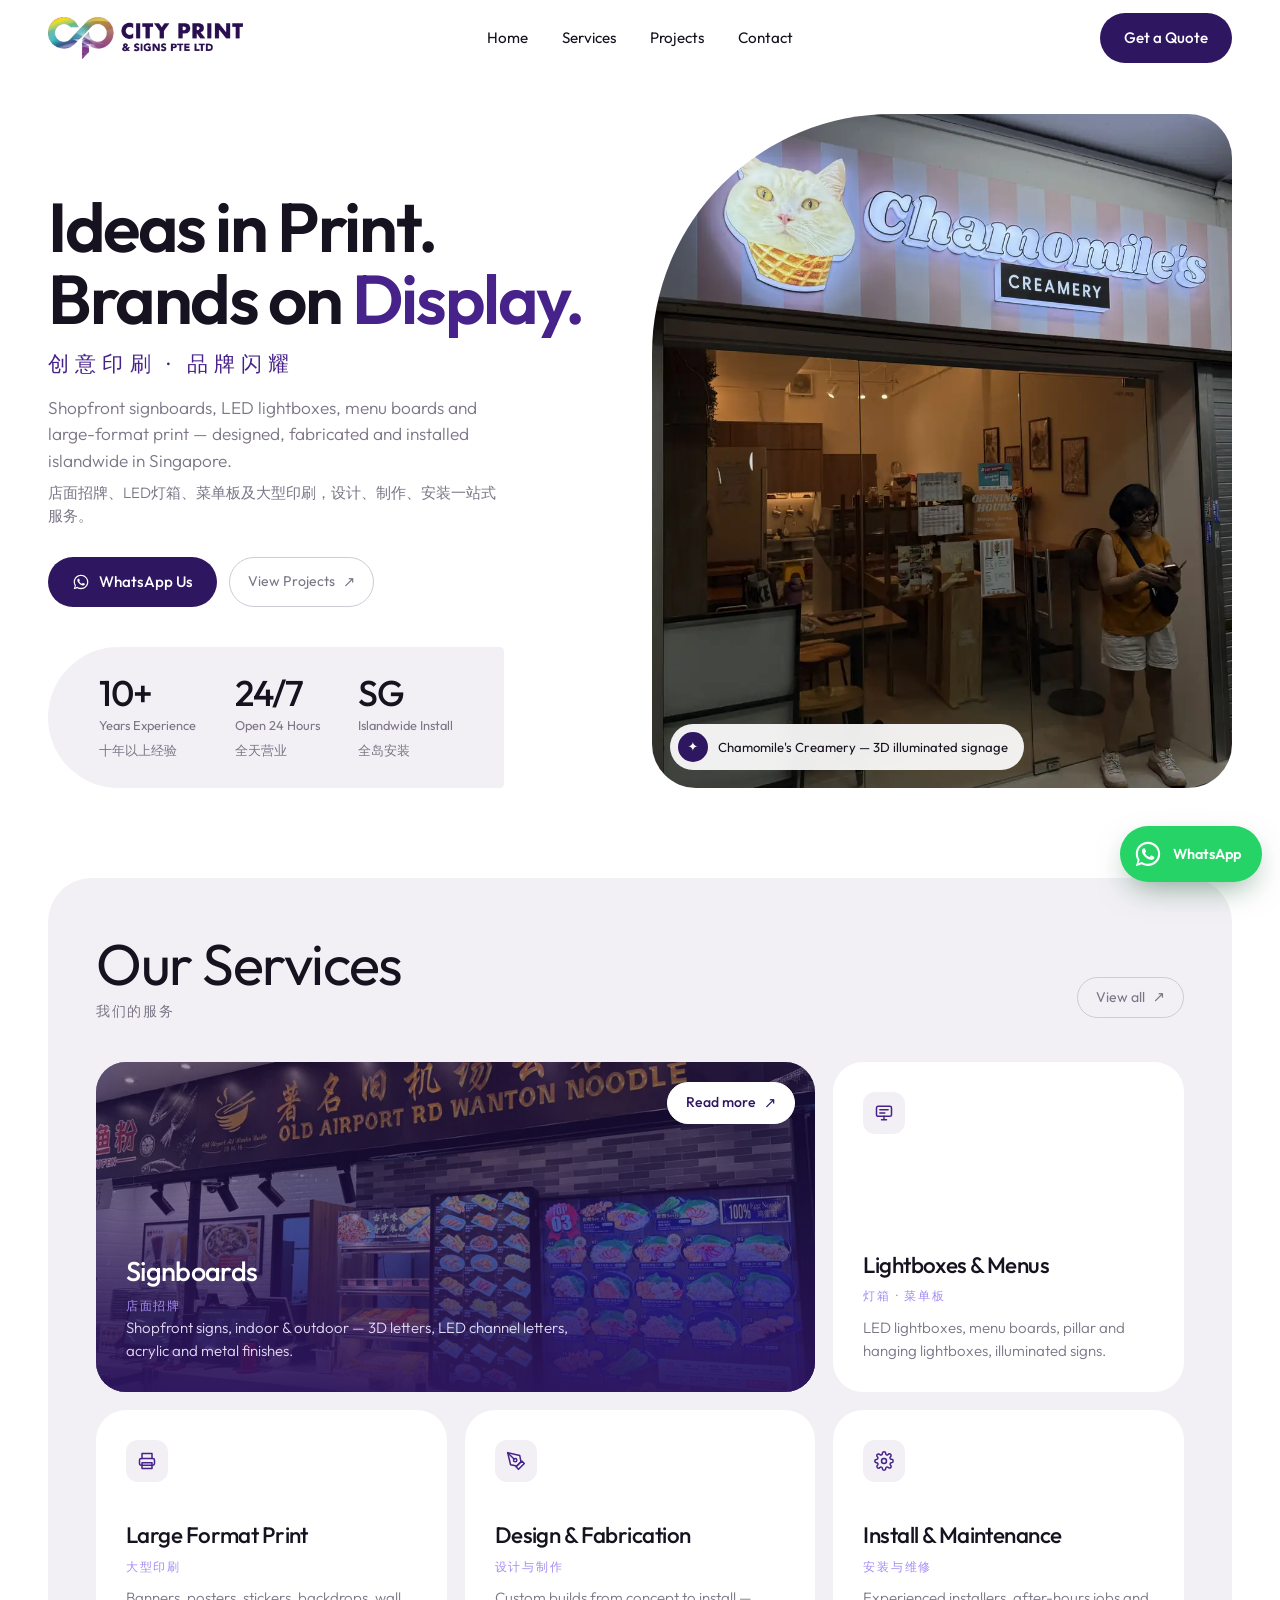
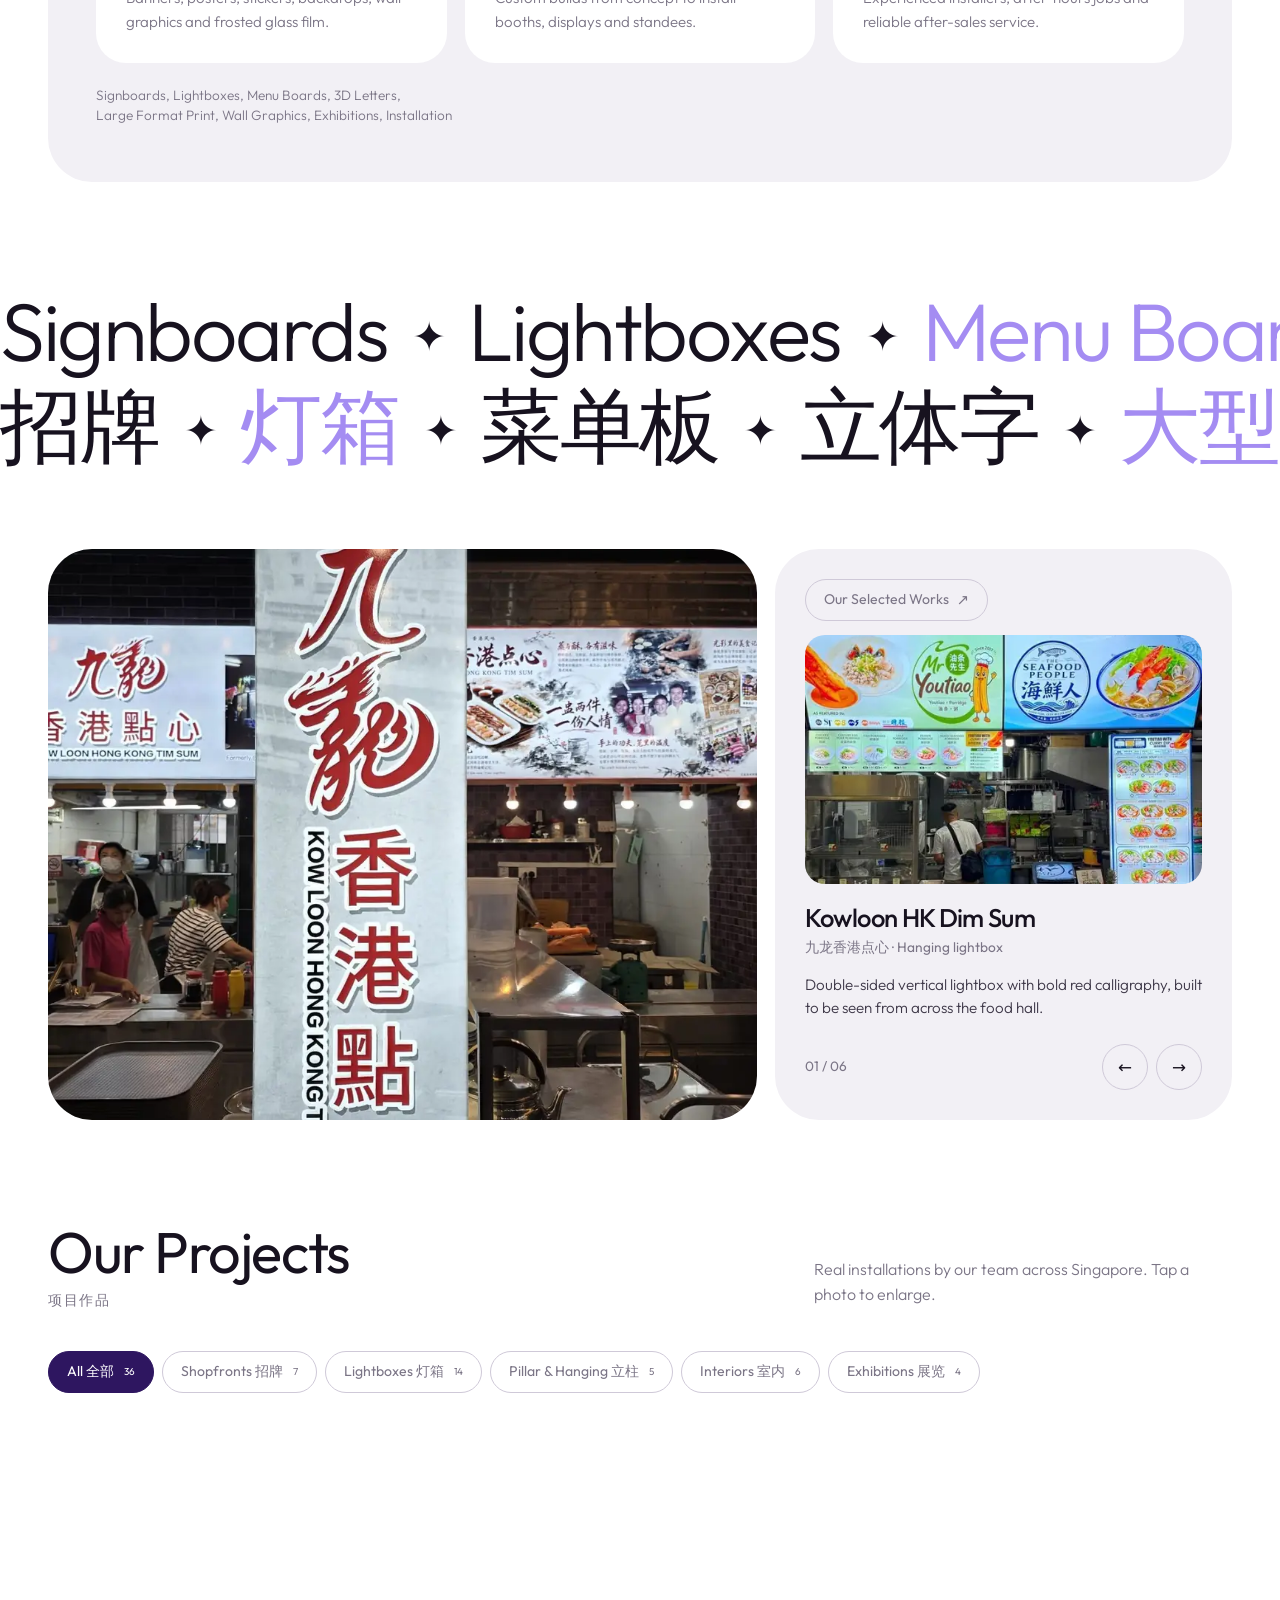
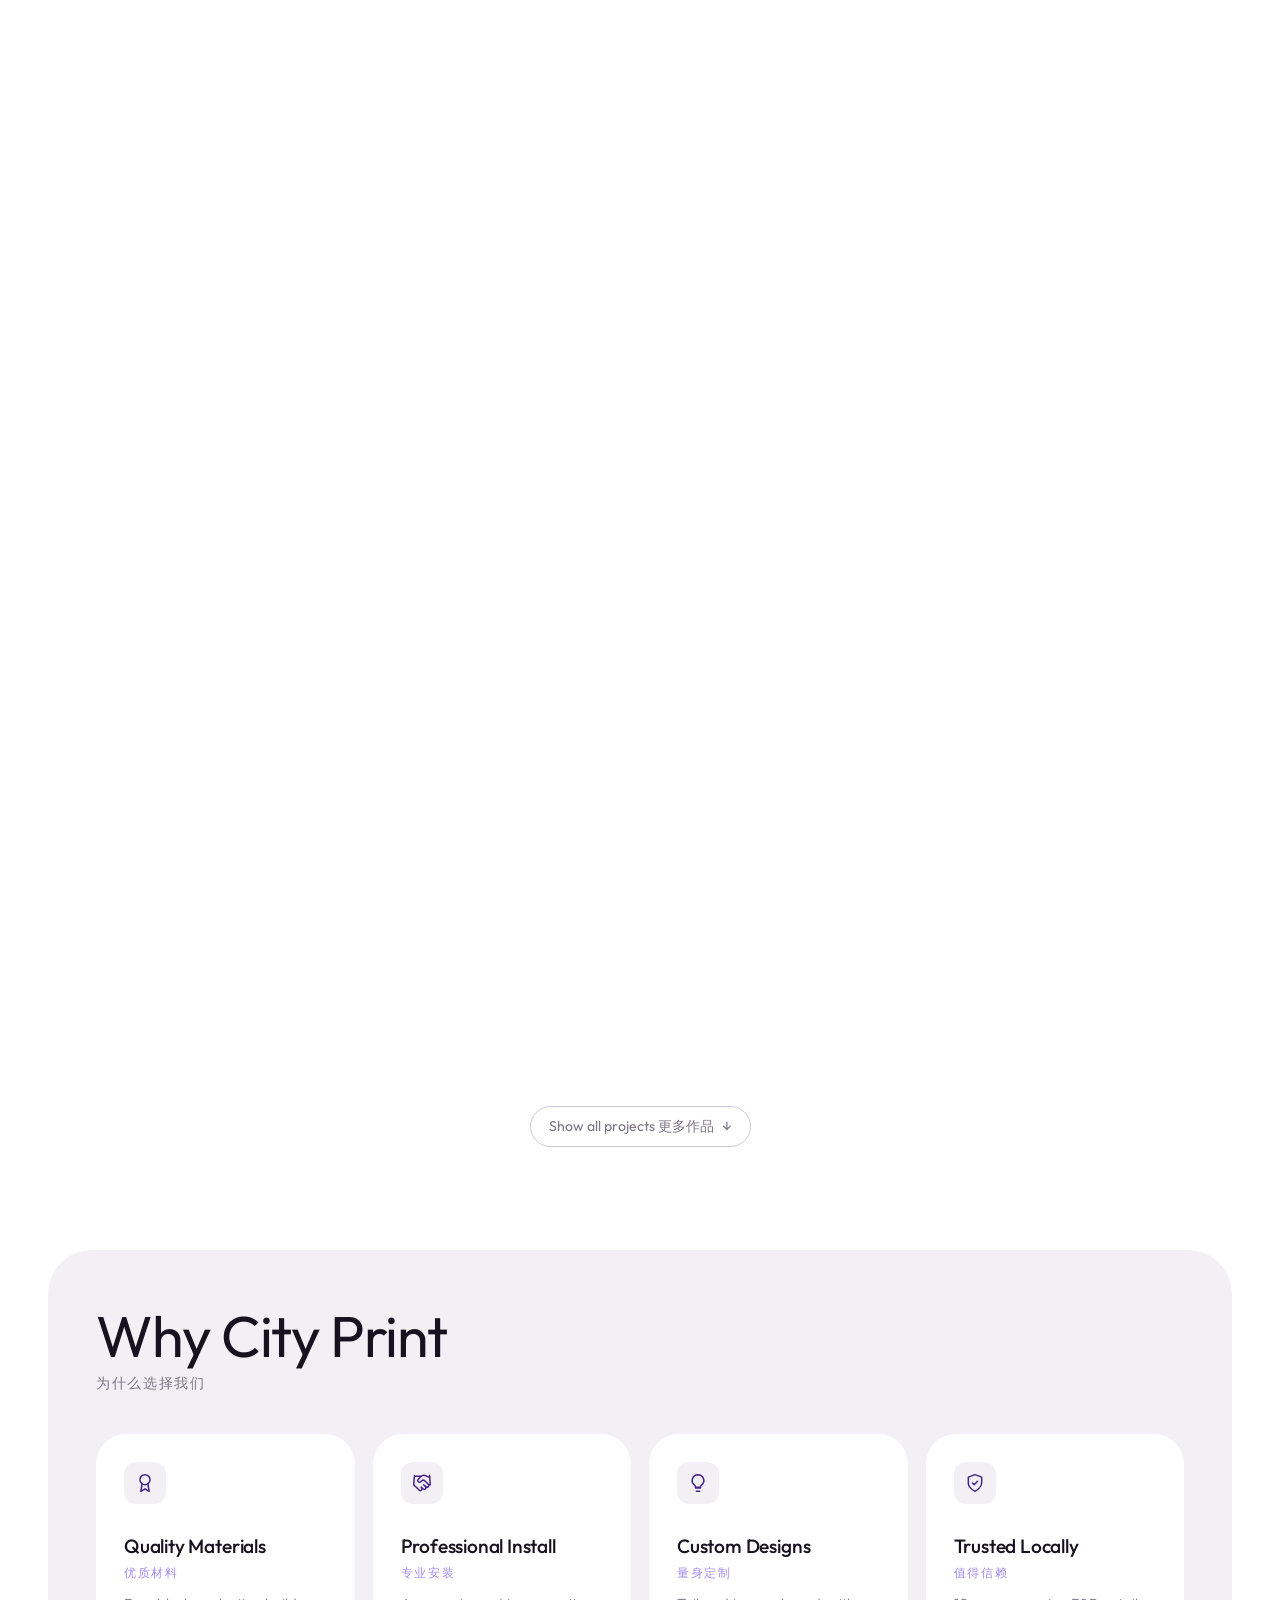
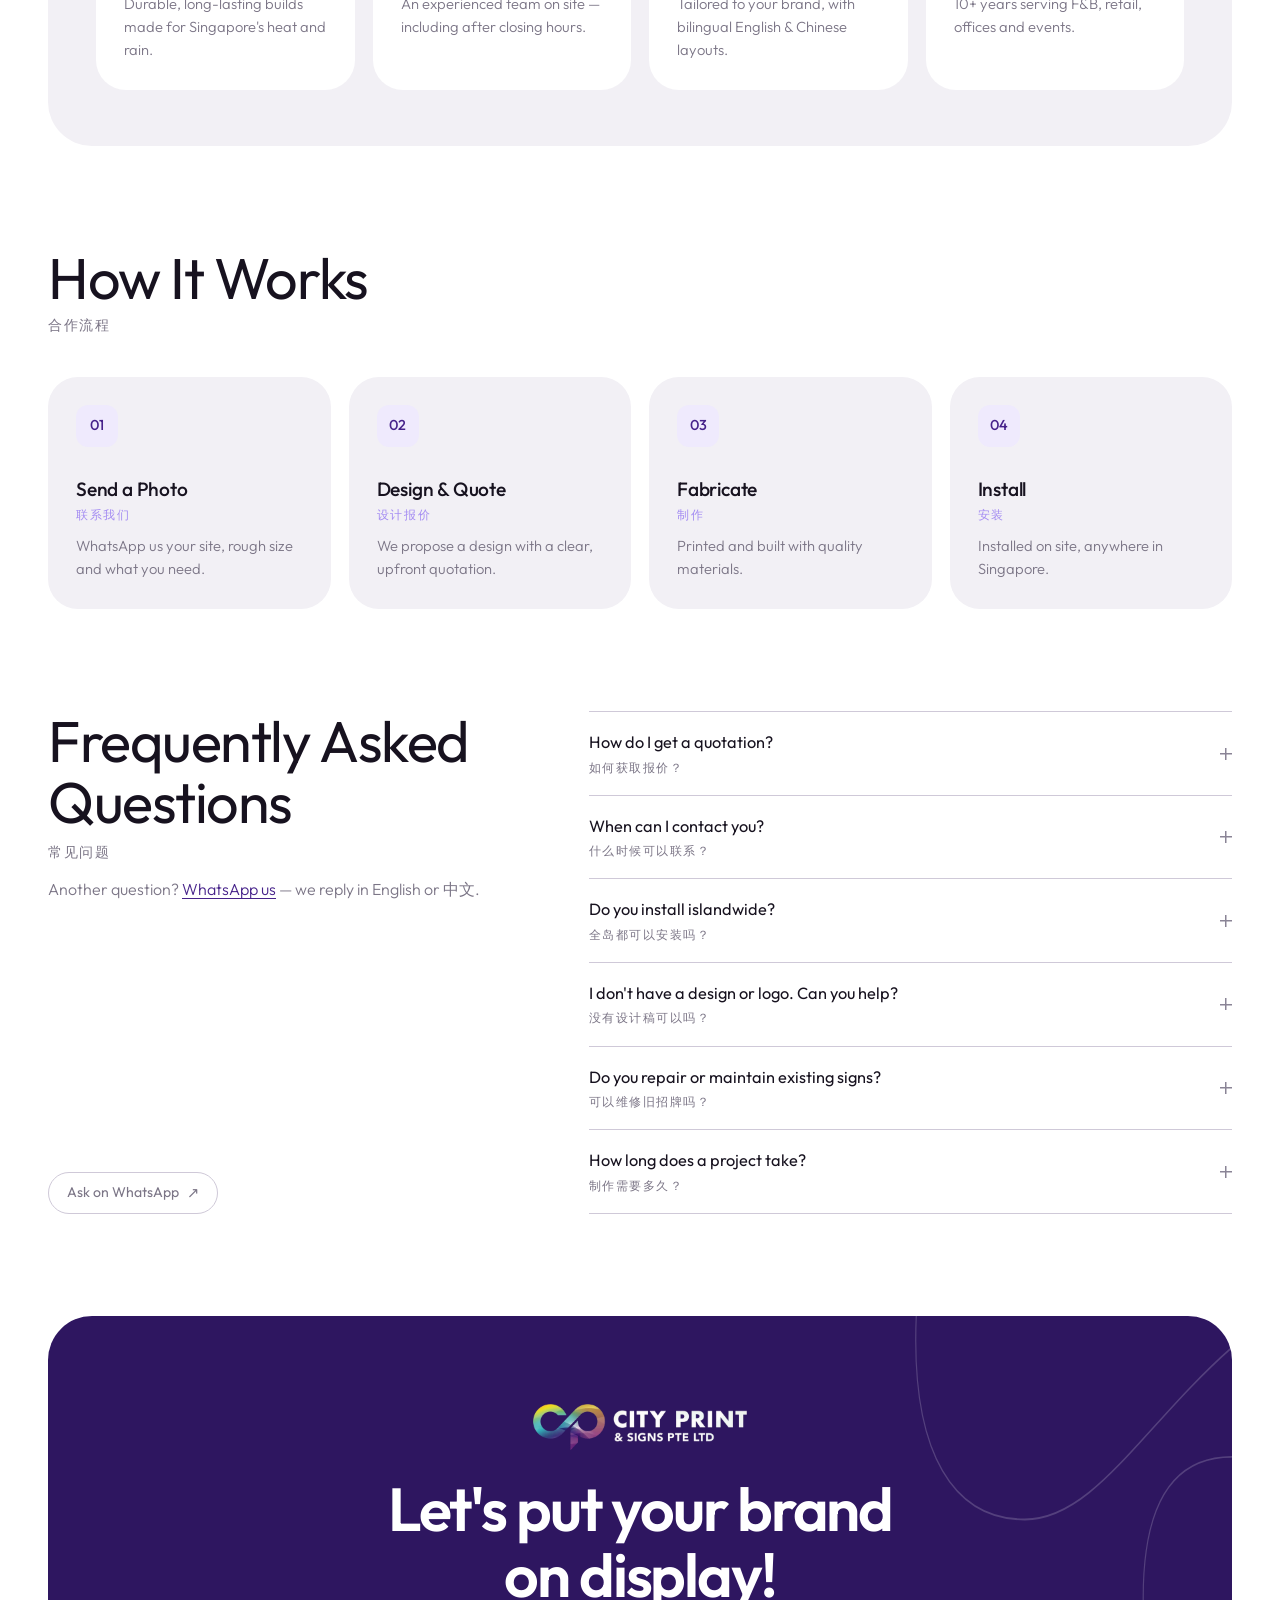
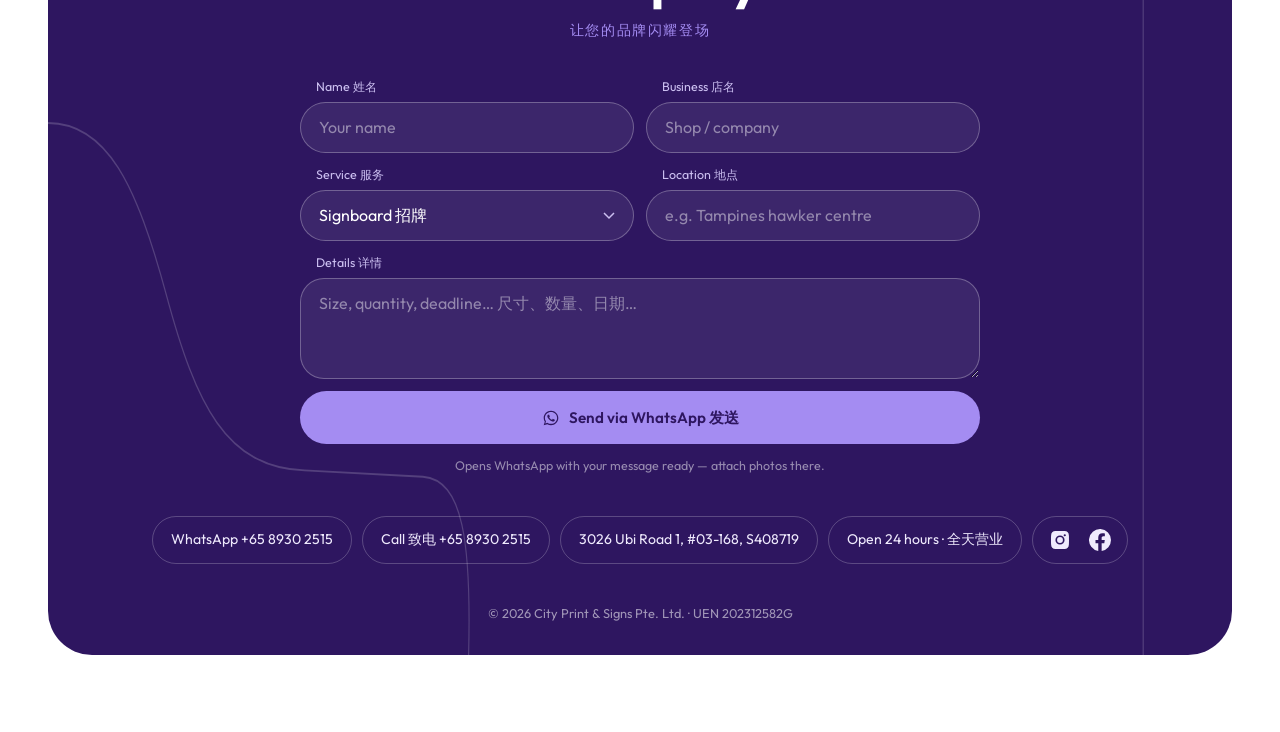
==== commit e3485dbf: "Restyle to match reference: rounded panels, pills, Outfit font, real logo - Real City Print logo (da" ====
--- a/index.html
+++ b/index.html
@@ -5,7 +5,7 @@
 <meta name="viewport" content="width=device-width, initial-scale=1, viewport-fit=cover">
 <title>City Print &amp; Signs Singapore | Signboards, Lightboxes &amp; Printing 招牌 · 灯箱 · 印刷</title>
 <meta name="description" content="City Print & Signs Pte. Ltd. — signage specialists in Singapore for 10+ years. Shopfront signboards, LED lightboxes, menu boards, large format printing, design, fabrication and islandwide installation. Open 24 hours. 新加坡招牌、灯箱、菜单板及大型印刷。">
-<meta name="theme-color" content="#f7f5f2">
+<meta name="theme-color" content="#ffffff">
 <link rel="canonical" href="https://cityprint.sg/">
 <meta property="og:type" content="website">
 <meta property="og:title" content="City Print & Signs — Ideas in Print. Brands on Display.">
@@ -13,330 +13,344 @@
 <meta property="og:image" content="https://cityprint.sg/assets/img/og-banner.jpg">
 <meta property="og:url" content="https://cityprint.sg/">
 <link rel="icon" href="assets/img/favicon-32.png" sizes="32x32">
+<link rel="icon" href="assets/img/favicon-48.png" sizes="48x48">
+<link rel="manifest" href="site.webmanifest">
 <link rel="apple-touch-icon" href="assets/img/apple-touch-icon.png">
-<link rel="preload" as="font" type="font/woff2" href="assets/fonts/instrument-serif.woff2" crossorigin>
-<link rel="preload" as="font" type="font/woff2" href="assets/fonts/instrument-serif-italic.woff2" crossorigin>
-<link rel="preload" as="image" href="assets/img/work/chamomiles-960.webp" imagesrcset="assets/img/work/chamomiles-480.webp 480w, assets/img/work/chamomiles-960.webp 960w" imagesizes="(max-width: 860px) 92vw, 42vw" fetchpriority="high">
+<link rel="preload" as="font" type="font/woff2" href="assets/fonts/outfit.woff2" crossorigin>
+<link rel="preload" as="image" href="assets/img/work/chamomiles-960.webp" imagesrcset="assets/img/work/chamomiles-480.webp 480w, assets/img/work/chamomiles-960.webp 960w" imagesizes="(max-width: 860px) 92vw, 46vw" fetchpriority="high">
 <script type="application/ld+json">
-{"@context":"https://schema.org","@type":"LocalBusiness","name":"City Print & Signs Pte. Ltd.","alternateName":"City Print","description":"Your complete signage specialist: signboards, lightboxes, large format printing, design, fabrication and installation.","url":"https://cityprint.sg/","telephone":"+65 8930 2515","image":"https://cityprint.sg/assets/img/og-banner.jpg","areaServed":{"@type":"Country","name":"Singapore"},"address":{"@type":"PostalAddress","streetAddress":"3026 Ubi Road 1, #03-168","addressLocality":"Singapore","postalCode":"408719","addressCountry":"SG"},"sameAs":["https://www.instagram.com/cityprintsigns/","https://www.facebook.com/cityprintsg"],"openingHoursSpecification":{"@type":"OpeningHoursSpecification","dayOfWeek":["Monday","Tuesday","Wednesday","Thursday","Friday","Saturday","Sunday"],"opens":"00:00","closes":"23:59"},"identifier":{"@type":"PropertyValue","propertyID":"UEN","value":"202312582G"}}
+{"@context":"https://schema.org","@type":"LocalBusiness","name":"City Print & Signs Pte. Ltd.","alternateName":"City Print","description":"Your complete signage specialist: signboards, lightboxes, large format printing, design, fabrication and installation.","url":"https://cityprint.sg/","telephone":"+65 8930 2515","image":"https://cityprint.sg/assets/img/og-banner.jpg","logo":"https://cityprint.sg/assets/img/icon-512.png","areaServed":{"@type":"Country","name":"Singapore"},"address":{"@type":"PostalAddress","streetAddress":"3026 Ubi Road 1, #03-168","addressLocality":"Singapore","postalCode":"408719","addressCountry":"SG"},"sameAs":["https://www.instagram.com/cityprintsigns/","https://www.facebook.com/cityprintsg"],"openingHoursSpecification":{"@type":"OpeningHoursSpecification","dayOfWeek":["Monday","Tuesday","Wednesday","Thursday","Friday","Saturday","Sunday"],"opens":"00:00","closes":"23:59"},"identifier":{"@type":"PropertyValue","propertyID":"UEN","value":"202312582G"}}
 </script>
 <style>
-@font-face{font-family:"Instrument Serif";src:url(assets/fonts/instrument-serif.woff2) format("woff2");font-weight:400;font-style:normal;font-display:swap}
-@font-face{font-family:"Instrument Serif";src:url(assets/fonts/instrument-serif-italic.woff2) format("woff2");font-weight:400;font-style:italic;font-display:swap}
+@font-face{font-family:"Outfit";src:url(assets/fonts/outfit.woff2) format("woff2");font-weight:100 900;font-style:normal;font-display:swap}
 :root{
-  --ivory:#f7f5f2;--paper:#efebe6;--ink:#1b1424;--muted:#6f6878;--line:#dcd6dd;
-  --plum:#2a0f4f;--plum-2:#3d1a6e;--lilac:#b9a6e0;--lilac-2:#e7e0f4;--wa:#25d366;
-  --serif:"Instrument Serif","Times New Roman",Georgia,"Songti SC",serif;
-  --sans:"Inter","Helvetica Neue","Segoe UI",system-ui,-apple-system,Roboto,Arial,"PingFang SC","Hiragino Sans GB","Microsoft YaHei","Noto Sans SC",sans-serif;
+  --bg:#fff;--panel:#f2f0f5;--card:#fff;--ink:#17121f;--muted:#7b7586;--line:#e5e1eb;
+  --plum:#2e1660;--plum-2:#46228a;--lav:#a48cf2;--lav-soft:#efeafd;--wa:#25d366;
+  --font:"Outfit","Helvetica Neue",system-ui,-apple-system,"Segoe UI",Roboto,Arial,"PingFang SC","Hiragino Sans GB","Microsoft YaHei","Noto Sans SC",sans-serif;
+  --r-xl:44px;--r-lg:30px;--r-md:20px;
   --gut:clamp(16px,4vw,48px);
+  --shadow:0 24px 48px -28px rgba(46,22,96,.28);
 }
 *{box-sizing:border-box}
 html{overflow-x:clip;scroll-behavior:smooth;-webkit-text-size-adjust:100%}
-body{margin:0;overflow-x:clip;font-family:var(--sans);font-size:16px;color:var(--ink);background:var(--ivory);line-height:1.6;-webkit-font-smoothing:antialiased}
+body{margin:0;overflow-x:clip;font-family:var(--font);font-size:16px;font-weight:400;color:var(--ink);background:var(--bg);line-height:1.55;-webkit-font-smoothing:antialiased}
 img{display:block;max-width:100%;height:auto}
 a{color:inherit;text-decoration:none}
 button{font:inherit;color:inherit}
-h1,h2,h3{margin:0;font-weight:400}
-.wrap{width:min(1280px,100% - 2*var(--gut));margin-inline:auto}
-.eyebrow{font-size:.7rem;letter-spacing:.22em;text-transform:uppercase;color:var(--muted);margin:0}
-.serif{font-family:var(--serif)}
-.zh{font-family:var(--sans);letter-spacing:.24em;color:var(--muted);font-size:.82rem}
-.ph img{filter:saturate(.82) contrast(1.03);transition:filter .5s,transform .8s cubic-bezier(.2,.7,.2,1)}
-.ph:hover img,.w button:hover img{filter:none}
-.w img{filter:saturate(.82) contrast(1.03);transition:filter .5s,transform .8s cubic-bezier(.2,.7,.2,1)}
-.duo{background:var(--plum);overflow:hidden}
-.duo img{filter:grayscale(1) contrast(1.12) brightness(1.08);mix-blend-mode:screen}
-
-.btn{display:inline-flex;align-items:center;gap:10px;padding:15px 26px;border-radius:999px;border:0;background:var(--plum);color:#fff;font-size:.92rem;font-weight:500;letter-spacing:.01em;cursor:pointer;transition:background .25s}
+h1,h2,h3{margin:0;font-weight:500;letter-spacing:-.025em}
+p{margin:0}
+.wrap{width:min(1240px,100% - 2*var(--gut));margin-inline:auto}
+.zh{color:var(--muted);letter-spacing:.12em;font-size:.85rem}
+.lav{color:var(--lav)}
+.plum{color:var(--plum-2)}
+
+/* pills */
+.btn{display:inline-flex;align-items:center;justify-content:center;gap:9px;padding:13px 24px;border-radius:999px;border:0;background:var(--plum);color:#fff;font-size:.95rem;font-weight:500;cursor:pointer;transition:background .25s,transform .2s}
 .btn:hover{background:var(--plum-2)}
+.btn:active{transform:scale(.97)}
 .btn svg{width:18px;height:18px;flex:none}
-.lnk{display:inline-flex;align-items:center;gap:8px;font-size:.92rem;border:0;border-bottom:1px solid currentColor;padding:0 0 2px;background:none;cursor:pointer}
-.lnk:hover{color:var(--plum-2)}
+.pill{display:inline-flex;align-items:center;gap:8px;padding:9px 18px;border-radius:999px;border:1px solid #cfc9d8;background:transparent;color:var(--muted);font-size:.88rem;cursor:pointer;transition:all .25s;white-space:nowrap}
+.pill:hover{border-color:var(--plum);color:var(--plum)}
+.pill.dark{background:var(--plum);border-color:var(--plum);color:#fff}
+.pill.white{background:#fff;border-color:#fff;color:var(--plum);font-weight:500}
+.arr{font-size:1.05em;line-height:1}
 
 /* header */
-.hdr{position:sticky;top:0;z-index:30;background:rgba(247,245,242,.9);backdrop-filter:blur(12px);-webkit-backdrop-filter:blur(12px);border-bottom:1px solid transparent;transition:border-color .3s}
-.hdr.s{border-color:var(--line)}
-.nav{display:flex;align-items:center;justify-content:space-between;height:72px}
-.brand{display:flex;align-items:center;gap:12px}
-.brand img{width:44px}
-.brand span{font-family:var(--serif);font-size:1.45rem;line-height:1;letter-spacing:-.01em;white-space:nowrap}
-.brand em{color:var(--muted)}
-.links{display:flex;align-items:center;gap:34px;font-size:.78rem;letter-spacing:.16em;text-transform:uppercase}
-.links a:not(.btn):hover{color:var(--plum-2)}
-.links .btn{padding:11px 20px;font-size:.74rem;letter-spacing:.16em}
-.menu-btn{display:none;width:44px;height:44px;border:0;background:none;cursor:pointer;padding:0}
-.menu-btn span{display:block;width:22px;height:1.5px;background:var(--ink);margin:5px auto;transition:transform .25s}
-.menu-btn[aria-expanded=true] span:first-child{transform:translateY(3.25px) rotate(45deg)}
-.menu-btn[aria-expanded=true] span:last-child{transform:translateY(-3.25px) rotate(-45deg)}
+.hdr{position:sticky;top:0;z-index:30;background:rgba(255,255,255,.88);backdrop-filter:blur(14px);-webkit-backdrop-filter:blur(14px)}
+.nav{display:grid;grid-template-columns:1fr auto 1fr;align-items:center;height:76px}
+.brand img{height:42px;width:auto}
+.links{display:flex;gap:34px;font-size:.95rem}
+.links a:hover{color:var(--plum-2)}
+.nav-cta{justify-self:end}
+.menu-btn{display:none;justify-self:end;width:46px;height:46px;border-radius:999px;border:1px solid var(--line);background:#fff;cursor:pointer;padding:0}
+.menu-btn span{display:block;width:18px;height:1.6px;background:var(--ink);margin:4px auto;transition:transform .25s}
+.menu-btn[aria-expanded=true] span:first-child{transform:translateY(2.8px) rotate(45deg)}
+.menu-btn[aria-expanded=true] span:last-child{transform:translateY(-2.8px) rotate(-45deg)}
 
 /* hero */
-.hero{display:grid;grid-template-columns:1.25fr .85fr;gap:clamp(32px,6vw,96px);align-items:end;padding:clamp(40px,7vw,96px) 0 clamp(40px,5vw,64px)}
-.hero h1{font-family:var(--serif);font-size:clamp(3.4rem,9vw,8.4rem);line-height:.92;letter-spacing:-.025em;margin:22px 0 22px}
-.hero h1 em{color:var(--plum-2)}
-.lead{font-size:1.05rem;color:var(--muted);max-width:44ch;margin:26px 0 0}
-.lead span{display:block;margin-top:8px;font-size:.92rem}
-.cta-row{display:flex;flex-wrap:wrap;align-items:center;gap:28px;margin-top:36px}
-.hero-fig{margin:0}
-.hero-fig .duo{aspect-ratio:4/5;border-radius:999px 999px 4px 4px}
-.hero-fig img{width:100%;height:100%;object-fit:cover}
-.cap{display:flex;gap:12px;margin-top:14px;font-size:.78rem;color:var(--muted)}
-.cap b{font-weight:500;color:var(--ink)}
-.facts{display:grid;grid-template-columns:repeat(3,1fr);border-top:1px solid var(--line)}
-.facts div{padding:28px 0 8px}
-.facts div+div{padding-left:clamp(16px,3vw,40px);border-left:1px solid var(--line)}
-.facts b{display:block;font-family:var(--serif);font-weight:400;font-size:clamp(2.4rem,5vw,3.8rem);line-height:1}
-.facts span{display:block;margin-top:8px;font-size:.8rem;color:var(--muted)}
-
-/* section heads */
-.sec{padding:clamp(72px,10vw,140px) 0 0}
-.head{display:grid;grid-template-columns:1fr 2fr;gap:24px;align-items:end;margin-bottom:clamp(32px,5vw,56px)}
-.head h2{font-family:var(--serif);font-size:clamp(2.4rem,5.4vw,4.6rem);line-height:.98;letter-spacing:-.02em}
-.head h2 em{color:var(--plum-2)}
-.head .zh{display:block;margin-top:14px}
-.head-r{display:flex;justify-content:space-between;align-items:end;gap:20px}
-.head-r p{margin:0;color:var(--muted);max-width:40ch;font-size:.95rem}
-
-/* services list */
-.svc{list-style:none;margin:0;padding:0;border-top:1px solid var(--ink)}
-.svc a{display:grid;grid-template-columns:70px 1.1fr 1.3fr 132px 28px;gap:24px;align-items:center;padding:26px 0;border-bottom:1px solid var(--line);transition:padding .35s}
-.svc a:hover{padding-left:12px}
-.svc .n{font-size:.78rem;color:var(--muted);letter-spacing:.1em}
-.svc h3{font-family:var(--serif);font-size:clamp(1.8rem,3vw,2.6rem);line-height:1}
-.svc h3 small{display:block;font-family:var(--sans);font-size:.78rem;letter-spacing:.24em;color:var(--muted);margin-top:8px}
-.svc p{margin:0;color:var(--muted);font-size:.93rem}
-.svc .t{width:132px;aspect-ratio:4/3;border-radius:3px}
-.svc .t img{width:100%;height:100%;object-fit:cover;transition:filter .5s}
-.svc a:hover .t img{filter:none;mix-blend-mode:normal}
-.svc .ar{font-size:1.3rem;transition:transform .3s}
-.svc a:hover .ar{transform:translateX(4px)}
+.hero{display:grid;grid-template-columns:1fr 1.05fr;gap:clamp(24px,4vw,56px);align-items:stretch;padding:clamp(20px,3vw,40px) 0 clamp(56px,7vw,96px)}
+.hero-l{display:flex;flex-direction:column;justify-content:space-between;gap:40px;padding-top:clamp(24px,6vw,96px)}
+.hero h1{font-size:clamp(2.6rem,5.4vw,4.6rem);font-weight:600;line-height:1.04;letter-spacing:-.035em}
+.hero h1 .zh{display:block;font-size:.3em;font-weight:400;letter-spacing:.3em;margin-top:18px;color:var(--plum-2)}
+.lead{font-size:1.08rem;color:var(--muted);max-width:42ch;margin-top:20px;font-weight:300}
+.lead span{display:block;margin-top:6px;font-size:.94rem}
+.cta-row{display:flex;flex-wrap:wrap;gap:12px;margin-top:30px}
+.stats{display:flex;gap:clamp(20px,3vw,44px);background:var(--panel);border-radius:999px 60px 60px 999px;padding:26px clamp(28px,4vw,52px);width:max-content;max-width:100%}
+.stats b{display:block;font-size:clamp(1.7rem,2.8vw,2.3rem);font-weight:500;line-height:1.1;letter-spacing:-.03em}
+.stats span{font-size:.8rem;color:var(--muted);white-space:nowrap}
+.hero-r{position:relative;background:var(--panel);border-radius:240px var(--r-xl) var(--r-xl) var(--r-xl);overflow:hidden;min-height:520px}
+.hero-r img{position:absolute;inset:0;width:100%;height:100%;object-fit:cover}
+.hero-r .tag{position:absolute;left:18px;bottom:18px;display:flex;align-items:center;gap:10px;background:rgba(255,255,255,.92);backdrop-filter:blur(8px);border-radius:999px;padding:8px 16px 8px 8px;font-size:.82rem}
+.hero-r .tag i{width:30px;height:30px;border-radius:50%;background:var(--plum);color:#fff;display:grid;place-items:center;font-style:normal;font-size:.8rem}
+
+/* panels */
+.panel{background:var(--panel);border-radius:var(--r-xl);padding:clamp(28px,4.5vw,56px) clamp(18px,4vw,48px)}
+.sec{margin-top:clamp(56px,8vw,110px)}
+.head{display:flex;justify-content:space-between;align-items:end;gap:20px;flex-wrap:wrap;margin-bottom:clamp(28px,4vw,44px)}
+.head h2{font-size:clamp(2.2rem,4.6vw,3.6rem);font-weight:400;line-height:1.05}
+.head h2 .zh{display:block;font-size:.85rem;font-weight:400;margin-top:10px}
+
+/* services */
+.svc{display:grid;grid-template-columns:repeat(3,1fr);gap:18px}
+.s{background:var(--card);border-radius:var(--r-lg);padding:30px;display:flex;flex-direction:column;gap:10px;min-height:250px;transition:transform .3s,box-shadow .3s}
+.s:hover{transform:translateY(-3px);box-shadow:var(--shadow)}
+.s .ic{width:42px;height:42px;border-radius:12px;background:var(--panel);display:grid;place-items:center;color:var(--plum-2);margin-bottom:auto}
+.s .ic svg{width:20px;height:20px}
+.s h3{font-size:1.4rem;margin-top:26px}
+.s h3 small{display:block;font-size:.78rem;font-weight:400;letter-spacing:.14em;color:var(--lav);margin-top:4px}
+.s p{color:var(--muted);font-size:.94rem;font-weight:300}
+.s.feat{grid-column:span 2;position:relative;overflow:hidden;background:var(--plum);color:#fff;padding:0;justify-content:flex-end;min-height:330px}
+.s.feat img{position:absolute;inset:0;width:100%;height:100%;object-fit:cover;opacity:.55;transition:transform .8s}
+.s.feat:hover img{transform:scale(1.04)}
+.s.feat::after{content:"";position:absolute;inset:0;background:linear-gradient(180deg,rgba(46,22,96,0) 30%,rgba(46,22,96,.92))}
+.s.feat .in{position:relative;z-index:1;padding:30px}
+.s.feat h3{margin-top:0;font-size:1.7rem}
+.s.feat p{color:#e4dcf7;max-width:46ch}
+.s.feat .pill{position:absolute;z-index:2;top:20px;right:20px}
+.tags{margin-top:22px;color:var(--muted);font-size:.85rem;font-weight:300;line-height:1.5}
 
 /* marquee */
-.mq{overflow:hidden;white-space:nowrap;border-block:1px solid var(--line);margin-top:clamp(72px,10vw,140px);padding:22px 0;user-select:none}
-.mq div{display:inline-block;font-family:var(--serif);font-style:italic;font-size:clamp(1.8rem,4vw,3rem);color:var(--muted);animation:mq 60s linear infinite;will-change:transform}
-.mq span{margin:0 .5em;color:var(--lilac)}
-.mq b{font-weight:400;font-style:normal;font-family:var(--sans);font-size:.55em;letter-spacing:.2em;vertical-align:.3em}
+.mq{overflow:hidden;white-space:nowrap;margin-top:clamp(56px,8vw,110px);user-select:none}
+.mq div{display:inline-block;font-size:clamp(2.4rem,6.4vw,5.6rem);font-weight:300;letter-spacing:-.03em;line-height:1.15;animation:mq 50s linear infinite;will-change:transform}
+.mq div+div{display:block;width:max-content;animation-direction:reverse}
+.mq i{font-style:normal;font-size:.5em;vertical-align:.25em;margin:0 .6em;color:var(--ink)}
 @keyframes mq{to{transform:translateX(-50%)}}
 
-/* carousel */
-.arrows{display:flex;gap:10px}
-.arrows button{width:52px;height:52px;border-radius:50%;border:1px solid var(--line);background:transparent;cursor:pointer;font-size:1.1rem;transition:all .25s}
-.arrows button:hover{background:var(--ink);border-color:var(--ink);color:#fff}
-.car{display:grid;grid-auto-flow:column;grid-auto-columns:min(80%,400px);gap:clamp(16px,2.4vw,32px);overflow-x:auto;scroll-snap-type:x mandatory;scrollbar-width:none;overscroll-behavior-x:contain;padding-inline:max(var(--gut),(100% - 1280px)/2);scroll-padding-inline:max(var(--gut),(100% - 1280px)/2)}
-.car::-webkit-scrollbar{display:none}
-.slide{scroll-snap-align:start;margin:0}
-.slide .im{aspect-ratio:4/5;overflow:hidden;border-radius:3px;background:var(--paper)}
-.slide img{width:100%;height:100%;object-fit:cover}
-.slide:hover img{transform:scale(1.03)}
-.slide figcaption{display:grid;grid-template-columns:auto 1fr;gap:4px 14px;margin-top:16px}
-.slide figcaption i{font-style:normal;font-size:.75rem;color:var(--muted);letter-spacing:.1em;padding-top:6px}
-.slide figcaption b{font-family:var(--serif);font-weight:400;font-size:1.5rem;line-height:1.1}
-.slide figcaption span{grid-column:2;font-size:.82rem;color:var(--muted)}
+/* selected works */
+.feat-w{display:grid;grid-template-columns:1.55fr 1fr;gap:18px;align-items:stretch}
+.fw-img{border-radius:var(--r-xl);overflow:hidden;background:var(--panel);min-height:460px;position:relative}
+.fw-img img{position:absolute;inset:0;width:100%;height:100%;object-fit:cover;transition:opacity .35s}
+.fw-card{background:var(--panel);border-radius:var(--r-xl);padding:30px;display:flex;flex-direction:column;gap:14px}
+.fw-thumb{border-radius:var(--r-md);overflow:hidden;aspect-ratio:16/10;background:#e9e6ee}
+.fw-thumb img{width:100%;height:100%;object-fit:cover}
+.fw-card h3{font-size:1.6rem}
+.fw-card .sub{color:var(--muted);font-size:.86rem}
+.fw-card p.d{font-size:.95rem;font-weight:300;color:#3d3747}
+.fw-nav{display:flex;align-items:center;justify-content:space-between;margin-top:auto;padding-top:10px}
+.fw-nav span{font-size:.85rem;color:var(--muted)}
+.fw-nav div{display:flex;gap:8px}
+.circ{width:46px;height:46px;border-radius:999px;border:1px solid #cfc9d8;background:transparent;cursor:pointer;font-size:1.05rem;transition:all .25s}
+.circ:hover{background:var(--plum);border-color:var(--plum);color:#fff}
 
 /* gallery */
-.filters{display:flex;gap:28px;overflow-x:auto;scrollbar-width:none;border-bottom:1px solid var(--line);margin-bottom:36px}
+.filters{display:flex;gap:8px;overflow-x:auto;scrollbar-width:none;margin-bottom:28px;padding-bottom:2px}
 .filters::-webkit-scrollbar{display:none}
-.filters button{flex:none;padding:0 0 14px;border:0;border-bottom:1.5px solid transparent;margin-bottom:-1px;background:none;cursor:pointer;font-size:.78rem;letter-spacing:.14em;text-transform:uppercase;color:var(--muted);white-space:nowrap}
-.filters button:hover{color:var(--ink)}
-.filters button[aria-pressed=true]{color:var(--ink);border-color:var(--ink)}
-.filters sup{font-size:.62rem;margin-left:3px;letter-spacing:0}
-.gal{display:grid;grid-template-columns:repeat(4,1fr);gap:40px 24px}
-.w{margin:0;min-width:0;content-visibility:auto;contain-intrinsic-size:auto 420px}
+.filters .pill[aria-pressed=true]{background:var(--plum);border-color:var(--plum);color:#fff}
+.filters sup{font-size:.62rem;margin-left:2px}
+.gal{display:grid;grid-template-columns:repeat(4,minmax(0,1fr));gap:18px}
+.w{margin:0;min-width:0;background:#fff;border-radius:var(--r-lg);padding:8px 8px 14px;content-visibility:auto;contain-intrinsic-size:auto 420px;transition:box-shadow .3s}
+.w:hover{box-shadow:var(--shadow)}
 .w[hidden]{display:none}
-.w button{display:block;width:100%;padding:0;border:0;background:var(--paper);cursor:zoom-in;overflow:hidden;border-radius:3px}
-.w img{width:100%;aspect-ratio:4/5;object-fit:cover}
+.w button{display:block;width:100%;padding:0;border:0;background:var(--panel);cursor:zoom-in;overflow:hidden;border-radius:22px}
+.w img{width:100%;aspect-ratio:4/5;object-fit:cover;transition:transform .7s}
 .w button:hover img{transform:scale(1.04)}
-.w figcaption{padding-top:12px;font-size:.82rem;line-height:1.45}
+.w figcaption{padding:12px 8px 0;font-size:.86rem;line-height:1.4}
 .w b{display:block;font-weight:500;white-space:nowrap;overflow:hidden;text-overflow:ellipsis}
-.w span{color:var(--muted);font-size:.76rem}
-.more{display:flex;justify-content:center;margin-top:48px}
+.w span{color:var(--muted);font-size:.76rem;font-weight:300}
+.more{display:flex;justify-content:center;margin-top:30px}
 dialog{border:0;padding:0;background:transparent;max-width:min(96vw,900px);max-height:92vh}
-dialog::backdrop{background:rgba(27,20,36,.92)}
-dialog img{max-height:84vh;width:auto;margin:auto;border-radius:3px}
-dialog p{color:#eee;text-align:center;margin:14px 0 0;font-size:.85rem}
-dialog button{position:fixed;top:16px;right:16px;width:48px;height:48px;border-radius:50%;border:1px solid rgba(255,255,255,.3);background:transparent;color:#fff;font-size:1.4rem;cursor:pointer}
-
-/* why + steps */
-.cols{display:grid;grid-template-columns:repeat(4,1fr);gap:clamp(20px,3vw,40px);list-style:none;margin:0;padding:0;counter-reset:n}
-.cols li{border-top:1px solid var(--ink);padding-top:22px;counter-increment:n}
-.cols li::before{content:"0" counter(n);display:block;font-size:.75rem;letter-spacing:.1em;color:var(--muted);margin-bottom:28px}
-.cols b{display:block;font-family:var(--serif);font-weight:400;font-size:1.65rem;line-height:1.1}
-.cols small{display:block;font-size:.76rem;letter-spacing:.2em;color:var(--muted);margin:6px 0 12px}
-.cols span{display:block;color:var(--muted);font-size:.9rem}
+dialog::backdrop{background:rgba(23,18,31,.9)}
+dialog img{max-height:84vh;width:auto;margin:auto;border-radius:24px}
+dialog p{color:#eee;text-align:center;margin-top:14px;font-size:.86rem}
+dialog button{position:fixed;top:16px;right:16px;width:48px;height:48px;border-radius:999px;border:0;background:#fff;font-size:1.4rem;cursor:pointer}
+
+/* cards rows */
+.cards{display:grid;grid-template-columns:repeat(4,1fr);gap:18px;list-style:none;margin:0;padding:0;counter-reset:n}
+.cards li{background:#fff;border-radius:var(--r-lg);padding:28px;counter-increment:n}
+.cards .ic{width:42px;height:42px;border-radius:12px;background:var(--panel);display:grid;place-items:center;color:var(--plum-2)}
+.cards .ic svg{width:20px;height:20px}
+.cards.num li::before{content:"0" counter(n);display:inline-grid;place-items:center;width:42px;height:42px;border-radius:12px;background:var(--lav-soft);color:var(--plum-2);font-weight:500;font-size:.9rem}
+.cards b{display:block;font-size:1.2rem;font-weight:500;margin-top:28px;letter-spacing:-.01em}
+.cards small{display:block;font-size:.76rem;letter-spacing:.14em;color:var(--lav);margin:2px 0 10px}
+.cards span{display:block;color:var(--muted);font-size:.92rem;font-weight:300}
 
 /* reviews */
-.rev{display:grid;grid-template-columns:repeat(3,1fr);gap:40px}
-.rev figure{margin:0}
-.rev blockquote{margin:0;font-family:var(--serif);font-size:1.6rem;line-height:1.25}
-.rev cite{display:block;margin-top:18px;font-style:normal;font-size:.82rem;color:var(--muted)}
+.rev{display:grid;grid-template-columns:repeat(3,1fr);gap:18px}
+.rev figure{margin:0;background:#fff;border-radius:var(--r-xl);padding:30px;box-shadow:var(--shadow)}
+.rev blockquote{margin:0;font-size:1rem;line-height:1.5}
+.rev cite{display:block;margin-top:18px;font-style:normal;font-size:.9rem}
+.rev cite small{display:block;color:var(--muted)}
 
 /* faq */
-.faq{display:grid;grid-template-columns:1fr 2fr;gap:24px}
-.faq h2{font-family:var(--serif);font-size:clamp(2.4rem,5.4vw,4.6rem);line-height:.98;letter-spacing:-.02em;margin-top:18px}
-.faq h2 em{color:var(--plum-2)}
-.faq .zh{display:block;margin-top:14px}
-.faq .q{border-top:1px solid var(--ink)}
-details{border-bottom:1px solid var(--line)}
-summary{cursor:pointer;list-style:none;display:flex;justify-content:space-between;align-items:center;gap:20px;padding:24px 0;font-size:1.05rem}
+.faq{display:grid;grid-template-columns:1fr 1.35fr;gap:clamp(28px,5vw,72px)}
+.faq h2{font-size:clamp(2.2rem,4.6vw,3.6rem);font-weight:400;line-height:1.05}
+.faq .note{color:var(--muted);margin-top:14px;font-weight:300}
+.faq .note a{color:var(--plum-2);text-decoration:underline;text-underline-offset:3px}
+.faq-l{display:flex;flex-direction:column;justify-content:space-between;gap:28px;align-items:flex-start}
+.q{border-top:1px solid #cfc9d8}
+details{border-bottom:1px solid #cfc9d8}
+summary{cursor:pointer;list-style:none;display:flex;justify-content:space-between;align-items:center;gap:20px;padding:18px 0;font-size:1.02rem}
 summary::-webkit-details-marker{display:none}
-summary small{display:block;font-size:.76rem;letter-spacing:.2em;color:var(--muted);margin-top:4px}
-summary::after{content:"";flex:none;width:12px;height:12px;background:linear-gradient(currentColor,currentColor) center/100% 1.5px no-repeat,linear-gradient(currentColor,currentColor) center/1.5px 100% no-repeat;transition:transform .3s}
-details[open] summary::after{transform:rotate(45deg)}
-details p{margin:-6px 0 24px;color:var(--muted);font-size:.94rem;max-width:62ch}
-
-/* contact */
-.dark{background:var(--plum);color:#f3effa;margin-top:clamp(72px,10vw,140px);padding:clamp(64px,9vw,120px) 0 0}
-.dark .eyebrow,.dark .zh{color:var(--lilac)}
-.contact{display:grid;grid-template-columns:1fr 1fr;gap:clamp(40px,7vw,120px)}
-.contact h2{font-family:var(--serif);font-size:clamp(2.8rem,6vw,5.2rem);line-height:.95;letter-spacing:-.02em;margin:20px 0 16px}
-.contact h2 em{color:var(--lilac)}
-.info{margin:44px 0 0;display:grid;grid-template-columns:110px 1fr}
-.info dt,.info dd{margin:0;padding:14px 0;border-top:1px solid rgba(255,255,255,.14);font-size:.92rem}
-.info dt{font-size:.68rem;letter-spacing:.2em;text-transform:uppercase;color:var(--lilac);padding-top:17px}
-.info a:hover{color:var(--lilac)}
-form{display:grid;grid-template-columns:1fr 1fr;gap:26px 28px;align-content:start}
-label{display:grid;gap:4px;font-size:.68rem;letter-spacing:.2em;text-transform:uppercase;color:var(--lilac)}
+summary small{display:block;font-size:.78rem;letter-spacing:.12em;color:var(--muted);margin-top:2px}
+summary::after{content:"";flex:none;width:12px;height:12px;background:linear-gradient(#8a8496,#8a8496) center/100% 1.5px no-repeat,linear-gradient(#8a8496,#8a8496) center/1.5px 100% no-repeat;transition:transform .3s}
+details[open] summary::after{transform:rotate(45deg);filter:brightness(0)}
+details p{margin:-4px 0 20px;color:var(--muted);font-size:.94rem;font-weight:300;max-width:62ch}
+
+/* contact CTA */
+.cta{position:relative;overflow:hidden;background:var(--plum);color:#fff;border-radius:var(--r-xl);padding:clamp(48px,7vw,88px) clamp(20px,5vw,72px) 32px;text-align:center}
+.cta .deco{position:absolute;inset:0;width:100%;height:100%;pointer-events:none}
+.cta > *:not(.deco){position:relative}
+.cta .logo{height:46px;width:auto;margin:0 auto 26px}
+.cta h2{font-size:clamp(2.1rem,4.8vw,3.8rem);font-weight:600;line-height:1.08;letter-spacing:-.035em}
+.cta h2 + .zh{display:block;color:var(--lav);margin-top:12px}
+form{display:grid;grid-template-columns:1fr 1fr;gap:12px;max-width:680px;margin:36px auto 0;text-align:left}
+label{display:grid;gap:6px;font-size:.78rem;color:#cbbff0;padding-left:16px}
 label.full{grid-column:1/-1}
-input,select,textarea{width:100%;font:inherit;font-size:16px;letter-spacing:0;text-transform:none;color:#fff;background:transparent;border:0;border-bottom:1px solid rgba(255,255,255,.28);border-radius:0;padding:10px 0;outline:none;transition:border-color .25s;-webkit-appearance:none;appearance:none}
-select{background:url("data:image/svg+xml,%3Csvg xmlns='http://www.w3.org/2000/svg' width='12' height='8'%3E%3Cpath d='M1 1l5 5 5-5' fill='none' stroke='%23b9a6e0' stroke-width='1.5'/%3E%3C/svg%3E") right 2px center no-repeat}
+input,select,textarea{width:100%;margin-left:-16px;width:calc(100% + 16px);font:inherit;font-size:16px;color:#fff;background:rgba(255,255,255,.07);border:1px solid rgba(255,255,255,.28);border-radius:999px;padding:12px 18px;outline:none;transition:border-color .25s,background .25s;-webkit-appearance:none;appearance:none}
+textarea{border-radius:24px;resize:vertical}
+select{background:rgba(255,255,255,.07) url("data:image/svg+xml,%3Csvg xmlns='http://www.w3.org/2000/svg' width='12' height='8'%3E%3Cpath d='M1 1l5 5 5-5' fill='none' stroke='%23cbbff0' stroke-width='1.5'/%3E%3C/svg%3E") right 18px center no-repeat}
 select option{color:var(--ink)}
-textarea{resize:vertical}
-input:focus,select:focus,textarea:focus{border-color:#fff}
-input::placeholder,textarea::placeholder{color:rgba(243,239,250,.38)}
-form .btn{grid-column:1/-1;justify-content:center;background:#fff;color:var(--plum);margin-top:6px}
-form .btn:hover{background:var(--lilac-2)}
-form .btn svg{color:#1faa52}
-.fine{grid-column:1/-1;font-size:.76rem;color:rgba(243,239,250,.55);margin:-10px 0 0}
-.big{font-family:var(--serif);font-size:clamp(3rem,12.4vw,12.4rem);line-height:.9;letter-spacing:-.03em;color:rgba(243,239,250,.1);white-space:nowrap;margin-top:clamp(56px,8vw,100px);overflow:hidden}
-footer{border-top:1px solid rgba(255,255,255,.14);padding:28px 0 calc(28px + env(safe-area-inset-bottom))}
-footer .wrap{display:flex;justify-content:space-between;flex-wrap:wrap;gap:12px;font-size:.78rem;color:rgba(243,239,250,.6)}
-footer a:hover{color:#fff}
+input:focus,select:focus,textarea:focus{border-color:var(--lav);background-color:rgba(255,255,255,.11)}
+input::placeholder,textarea::placeholder{color:rgba(255,255,255,.45)}
+form .btn{grid-column:1/-1;background:var(--lav);color:var(--plum);font-weight:600;padding:15px}
+form .btn:hover{background:#b9a6f6}
+.fine{grid-column:1/-1;text-align:center;font-size:.78rem;color:rgba(255,255,255,.5)}
+.info{display:flex;flex-wrap:wrap;justify-content:center;gap:10px;margin-top:40px}
+.info a,.info span{display:inline-flex;align-items:center;gap:8px;padding:10px 18px;border-radius:999px;border:1px solid rgba(255,255,255,.22);font-size:.88rem;color:#efeafd;transition:all .25s}
+.info a:hover{background:rgba(255,255,255,.1)}
+.info .soc{gap:6px;padding:6px 10px}
+.info .soc a{border:0;padding:6px;border-radius:999px}
+.info .soc svg{width:22px;height:22px}
+.copy{margin-top:40px;font-size:.8rem;color:rgba(255,255,255,.55)}
+.foot-gap{height:clamp(40px,6vw,80px)}
 
 /* floating whatsapp */
 .fab{position:fixed;right:max(18px,env(safe-area-inset-right));bottom:max(18px,env(safe-area-inset-bottom));z-index:40;display:flex;align-items:center;gap:10px;background:var(--wa);color:#fff;border-radius:999px;padding:13px;box-shadow:0 12px 32px -10px rgba(16,80,40,.55);transition:transform .25s}
 .fab:hover{transform:translateY(-2px)}
 .fab svg{width:30px;height:30px}
-.fab span{padding-right:8px;font-size:.88rem;font-weight:600}
+.fab span{padding-right:8px;font-size:.9rem;font-weight:600}
 
 @media (max-width:1000px){
-  .svc a{grid-template-columns:44px 1fr 96px 22px}
-  .svc p{display:none}
-  .svc .t{width:96px}
-  .gal{grid-template-columns:repeat(3,1fr)}
-  .cols{grid-template-columns:1fr 1fr;row-gap:44px}
-  .head,.faq{grid-template-columns:1fr}
+  .svc{grid-template-columns:1fr 1fr}
+  .cards{grid-template-columns:1fr 1fr}
+  .gal{grid-template-columns:repeat(3,minmax(0,1fr))}
+  .feat-w{grid-template-columns:1fr}
+  .fw-img{min-height:380px}
+  .fw-thumb{display:none}
 }
 @media (max-width:860px){
-  .links{position:fixed;inset:72px 0 auto 0;flex-direction:column;align-items:stretch;gap:0;background:var(--ivory);padding:8px var(--gut) 28px;border-bottom:1px solid var(--line);transform:translateY(-120%);transition:transform .3s;z-index:-1;font-size:.84rem}
-  .links.open{transform:none}
-  .links a{padding:18px 0;border-bottom:1px solid var(--line)}
-  .links .btn{margin-top:20px;justify-content:center;border:0;padding:15px}
+  .nav{grid-template-columns:1fr auto;height:68px}
+  .brand img{height:36px}
+  .links{position:fixed;inset:68px 12px auto 12px;flex-direction:column;gap:0;background:#fff;border-radius:28px;padding:10px 22px 22px;box-shadow:0 30px 60px -20px rgba(46,22,96,.35);transform:translateY(-12px);opacity:0;pointer-events:none;transition:all .25s}
+  .links.open{transform:none;opacity:1;pointer-events:auto}
+  .links a{padding:15px 0;border-bottom:1px solid var(--line)}
+  .links .btn{border:0;margin-top:16px;color:#fff}
+  .nav-cta{display:none}
   .menu-btn{display:block}
-  .hero{grid-template-columns:1fr;padding-top:28px}
-  .hero-fig .duo{aspect-ratio:1/1}
-  .contact,.rev{grid-template-columns:1fr}
+  .hero{grid-template-columns:1fr;gap:28px}
+  .hero-l{padding-top:20px;gap:30px}
+  .hero-r{min-height:0;aspect-ratio:1/1;border-radius:160px var(--r-xl) var(--r-xl) var(--r-xl)}
+  .faq,.rev{grid-template-columns:1fr}
 }
 @media (max-width:560px){
-  .brand span{font-size:1.25rem}
-  .brand img{width:38px}
-  .svc a{grid-template-columns:30px 1fr 72px;gap:14px;padding:20px 0}
-  .svc .t{width:72px}
-  .svc .ar{display:none}
-  .gal{grid-template-columns:1fr 1fr;gap:28px 12px}
-  .filters{gap:22px}
-  .facts span{font-size:.72rem}
-  .cols{grid-template-columns:1fr}
+  :root{--r-xl:32px;--r-lg:24px}
+  .svc,.cards{grid-template-columns:1fr}
+  .s.feat{grid-column:auto;min-height:300px}
+  .s{min-height:0}
+  .s h3{margin-top:18px}
+  .gal{grid-template-columns:1fr 1fr;gap:10px}
+  .w{padding:6px 6px 10px;border-radius:20px}
+  .w button{border-radius:16px}
+  .w figcaption{padding:8px 4px 0}
+  .stats{width:100%;justify-content:space-between;border-radius:32px;padding:20px 22px;gap:12px}
+  .stats span{white-space:normal;display:block;font-size:.74rem;line-height:1.3}
   form{grid-template-columns:1fr}
   .fab span{display:none}
-  .head-r{flex-wrap:wrap}
+  .fw-card{padding:22px}
 }
 @media (prefers-reduced-motion:reduce){*{animation:none!important;transition:none!important;scroll-behavior:auto!important}}
 </style>
 </head>
 <body>
-<header class="hdr" id="hdr">
+<header class="hdr">
   <div class="wrap nav">
-    <a class="brand" href="#top" aria-label="City Print & Signs home">
-      <img src="assets/img/logo-mark.webp" alt="" width="160" height="97">
-      <span>City Print <em>&amp; Signs</em></span>
-    </a>
+    <a class="brand" href="#top" aria-label="City Print & Signs home"><img src="assets/img/logo.webp" alt="City Print &amp; Signs Pte Ltd" width="640" height="138"></a>
     <nav class="links" id="links">
+      <a href="#top">Home</a>
       <a href="#services">Services</a>
-      <a href="#work">Work</a>
-      <a href="#faq">FAQ</a>
-      <a href="#contact" class="btn">Enquire 询价</a>
+      <a href="#work">Projects</a>
+      <a href="#contact">Contact</a>
+      <a class="btn" href="https://wa.me/6589302515" target="_blank" rel="noopener" style="display:none" id="navWa">WhatsApp Us</a>
     </nav>
+    <a class="btn nav-cta" href="https://wa.me/6589302515?text=Hi%20City%20Print%2C%20I%27d%20like%20a%20quote." target="_blank" rel="noopener">Get a Quote</a>
     <button class="menu-btn" id="menuBtn" aria-label="Menu" aria-expanded="false" aria-controls="links"><span></span><span></span></button>
   </div>
 </header>
 
 <main id="top">
   <section class="wrap hero">
-    <div>
-      <p class="eyebrow">Signage specialists — Singapore</p>
-      <h1>Ideas in <em>print.</em><br>Brands on <em>display.</em></h1>
-      <p class="zh" lang="zh-Hans">创意印刷 · 品牌闪耀</p>
-      <p class="lead">Shopfront signboards, LED lightboxes, menu boards and large-format print — designed, fabricated and installed islandwide.<span lang="zh-Hans">店面招牌、LED灯箱、菜单板及大型印刷，设计、制作、安装一站式服务。</span></p>
-      <div class="cta-row">
-        <a class="btn" href="https://wa.me/6589302515?text=Hi%20City%20Print%2C%20I%27d%20like%20a%20quote." target="_blank" rel="noopener"><svg viewBox="0 0 32 32" fill="currentColor" aria-hidden="true"><path d="M16 3C8.8 3 3 8.7 3 15.8c0 2.5.7 4.9 2 7L3 29l6.4-2c2 1.1 4.3 1.7 6.6 1.7 7.2 0 13-5.7 13-12.8S23.2 3 16 3zm0 23.4c-2.1 0-4.1-.6-5.9-1.7l-.4-.3-3.8 1.2 1.2-3.7-.3-.4a10.4 10.4 0 0 1-1.6-5.6C5.2 10 10 5.3 16 5.3S26.8 10 26.8 15.8 22 26.4 16 26.4zm5.9-7.8c-.3-.2-1.9-1-2.2-1-.3-.1-.5-.2-.7.2l-1 1.2c-.2.2-.4.2-.7.1-.3-.2-1.4-.5-2.6-1.6-1-.9-1.6-1.9-1.8-2.2-.2-.3 0-.5.1-.7l.5-.6.3-.5c.1-.2 0-.4 0-.6l-1-2.4c-.3-.6-.5-.5-.7-.5h-.6c-.2 0-.6.1-.9.4-.3.3-1.1 1.1-1.1 2.7s1.2 3.2 1.3 3.4c.2.2 2.3 3.5 5.6 4.9 2.8 1.1 3.3.9 3.9.8.6-.1 1.9-.8 2.2-1.5.3-.8.3-1.4.2-1.5-.1-.2-.3-.3-.6-.4z"/></svg> WhatsApp us</a>
-        <a class="lnk" href="#work">View our work ↓</a>
-      </div>
-    </div>
-    <figure class="hero-fig">
-      <div class="duo"><img src="assets/img/work/chamomiles-960.webp" srcset="assets/img/work/chamomiles-480.webp 480w, assets/img/work/chamomiles-960.webp 960w" sizes="(max-width: 860px) 92vw, 42vw" alt="Illuminated 3D shopfront sign for Chamomile's Creamery by City Print" width="960" height="1280" fetchpriority="high"></div>
-      <figcaption class="cap"><span>(01)</span><span><b>Chamomile's Creamery</b> — illuminated 3D shopfront</span></figcaption>
-    </figure>
-  </section>
-
-  <div class="wrap facts">
-    <div><b>10+</b><span>Years of experience<br>十年以上经验</span></div>
-    <div><b>24/7</b><span>Open 24 hours<br>全天营业</span></div>
-    <div><b>SG</b><span>Islandwide install<br>全岛安装</span></div>
+    <div class="hero-l">
+      <div>
+        <h1>Ideas in Print.<br>Brands on <span class="plum">Display.</span><span class="zh" lang="zh-Hans">创意印刷 · 品牌闪耀</span></h1>
+        <p class="lead">Shopfront signboards, LED lightboxes, menu boards and large-format print — designed, fabricated and installed islandwide in Singapore.<span lang="zh-Hans">店面招牌、LED灯箱、菜单板及大型印刷，设计、制作、安装一站式服务。</span></p>
+        <div class="cta-row">
+          <a class="btn" href="https://wa.me/6589302515?text=Hi%20City%20Print%2C%20I%27d%20like%20a%20quote." target="_blank" rel="noopener"><svg viewBox="0 0 32 32" fill="currentColor" aria-hidden="true"><path d="M16 3C8.8 3 3 8.7 3 15.8c0 2.5.7 4.9 2 7L3 29l6.4-2c2 1.1 4.3 1.7 6.6 1.7 7.2 0 13-5.7 13-12.8S23.2 3 16 3zm0 23.4c-2.1 0-4.1-.6-5.9-1.7l-.4-.3-3.8 1.2 1.2-3.7-.3-.4a10.4 10.4 0 0 1-1.6-5.6C5.2 10 10 5.3 16 5.3S26.8 10 26.8 15.8 22 26.4 16 26.4zm5.9-7.8c-.3-.2-1.9-1-2.2-1-.3-.1-.5-.2-.7.2l-1 1.2c-.2.2-.4.2-.7.1-.3-.2-1.4-.5-2.6-1.6-1-.9-1.6-1.9-1.8-2.2-.2-.3 0-.5.1-.7l.5-.6.3-.5c.1-.2 0-.4 0-.6l-1-2.4c-.3-.6-.5-.5-.7-.5h-.6c-.2 0-.6.1-.9.4-.3.3-1.1 1.1-1.1 2.7s1.2 3.2 1.3 3.4c.2.2 2.3 3.5 5.6 4.9 2.8 1.1 3.3.9 3.9.8.6-.1 1.9-.8 2.2-1.5.3-.8.3-1.4.2-1.5-.1-.2-.3-.3-.6-.4z"/></svg> WhatsApp Us</a>
+          <a class="pill" href="#work">View Projects <span class="arr">↗</span></a>
+        </div>
+      </div>
+      <div class="stats">
+        <div><b>10+</b><span>Years Experience<br>十年以上经验</span></div>
+        <div><b>24/7</b><span>Open 24 Hours<br>全天营业</span></div>
+        <div><b>SG</b><span>Islandwide Install<br>全岛安装</span></div>
+      </div>
+    </div>
+    <div class="hero-r">
+      <img src="assets/img/work/chamomiles-960.webp" srcset="assets/img/work/chamomiles-480.webp 480w, assets/img/work/chamomiles-960.webp 960w" sizes="(max-width: 860px) 92vw, 46vw" alt="Illuminated 3D shopfront sign for Chamomile's Creamery by City Print" width="960" height="1280" fetchpriority="high">
+      <div class="tag"><i>✦</i>Chamomile's Creamery — 3D illuminated signage</div>
+    </div>
+  </section>
+
+  <section class="wrap" id="services">
+    <div class="panel">
+      <div class="head">
+        <h2>Our Services<span class="zh" lang="zh-Hans">我们的服务</span></h2>
+        <a class="pill" href="#work">View all <span class="arr">↗</span></a>
+      </div>
+      <div class="svc">
+        <a class="s feat" href="#work" data-go="shop">
+          <img src="assets/img/work/old-airport-wanton-960.webp" alt="" width="960" height="720" loading="lazy" decoding="async">
+          <span class="pill white">Read more <span class="arr">↗</span></span>
+          <div class="in"><h3>Signboards<small lang="zh-Hans">店面招牌</small></h3><p>Shopfront signs, indoor &amp; outdoor — 3D letters, LED channel letters, acrylic and metal finishes.</p></div>
+        </a>
+        <a class="s" href="#work" data-go="light"><span class="ic"><svg viewBox="0 0 24 24" fill="none" stroke="currentColor" stroke-width="1.8" stroke-linecap="round" stroke-linejoin="round" aria-hidden="true"><rect x="3" y="4" width="18" height="12" rx="2"/><path d="M7 8h10M7 12h6M9 20h6M12 16v4"/></svg></span><h3>Lightboxes &amp; Menus<small lang="zh-Hans">灯箱 · 菜单板</small></h3><p>LED lightboxes, menu boards, pillar and hanging lightboxes, illuminated signs.</p></a>
+        <a class="s" href="#work" data-go="office"><span class="ic"><svg viewBox="0 0 24 24" fill="none" stroke="currentColor" stroke-width="1.8" stroke-linecap="round" stroke-linejoin="round" aria-hidden="true"><path d="M6 9V3h12v6"/><rect x="3" y="9" width="18" height="8" rx="2"/><path d="M6 14h12v7H6z"/></svg></span><h3>Large Format Print<small lang="zh-Hans">大型印刷</small></h3><p>Banners, posters, stickers, backdrops, wall graphics and frosted glass film.</p></a>
+        <a class="s" href="#work" data-go="expo"><span class="ic"><svg viewBox="0 0 24 24" fill="none" stroke="currentColor" stroke-width="1.8" stroke-linecap="round" stroke-linejoin="round" aria-hidden="true"><path d="M12 19l7-7 3 3-7 7-3-3z"/><path d="M18 13l-1.5-7.5L2 2l3.5 14.5L13 18l5-5z"/><path d="M2 2l7.6 7.6"/><circle cx="11" cy="11" r="2"/></svg></span><h3>Design &amp; Fabrication<small lang="zh-Hans">设计与制作</small></h3><p>Custom builds from concept to install — booths, displays and standees.</p></a>
+        <a class="s" href="#work" data-go="pillar"><span class="ic"><svg viewBox="0 0 24 24" fill="none" stroke="currentColor" stroke-width="1.8" stroke-linecap="round" stroke-linejoin="round" aria-hidden="true"><circle cx="12" cy="12" r="3"/><path d="M19.4 15a1.7 1.7 0 0 0 .3 1.8l.1.1a2 2 0 1 1-2.8 2.8l-.1-.1a1.7 1.7 0 0 0-1.8-.3 1.7 1.7 0 0 0-1 1.5V21a2 2 0 1 1-4 0v-.1a1.7 1.7 0 0 0-1.1-1.5 1.7 1.7 0 0 0-1.8.3l-.1.1a2 2 0 1 1-2.8-2.8l.1-.1a1.7 1.7 0 0 0 .3-1.8 1.7 1.7 0 0 0-1.5-1H3a2 2 0 1 1 0-4h.1a1.7 1.7 0 0 0 1.5-1.1 1.7 1.7 0 0 0-.3-1.8l-.1-.1a2 2 0 1 1 2.8-2.8l.1.1a1.7 1.7 0 0 0 1.8.3H9a1.7 1.7 0 0 0 1-1.5V3a2 2 0 1 1 4 0v.1a1.7 1.7 0 0 0 1 1.5 1.7 1.7 0 0 0 1.8-.3l.1-.1a2 2 0 1 1 2.8 2.8l-.1.1a1.7 1.7 0 0 0-.3 1.8V9a1.7 1.7 0 0 0 1.5 1H21a2 2 0 1 1 0 4h-.1a1.7 1.7 0 0 0-1.5 1z"/></svg></span><h3>Install &amp; Maintenance<small lang="zh-Hans">安装与维修</small></h3><p>Experienced installers, after-hours jobs and reliable after-sales service.</p></a>
+      </div>
+      <p class="tags">Signboards, Lightboxes, Menu Boards, 3D Letters,<br>Large Format Print, Wall Graphics, Exhibitions, Installation</p>
+    </div>
+  </section>
+
+  <div class="mq" aria-hidden="true">
+    <div>Signboards<i>✦</i>Lightboxes<i>✦</i><span class="lav">Menu Boards</span><i>✦</i>3D Letters<i>✦</i>Large Format<i>✦</i>Installation<i>✦</i>Signboards<i>✦</i>Lightboxes<i>✦</i><span class="lav">Menu Boards</span><i>✦</i>3D Letters<i>✦</i>Large Format<i>✦</i>Installation<i>✦</i></div>
+    <div lang="zh-Hans">招牌<i>✦</i><span class="lav">灯箱</span><i>✦</i>菜单板<i>✦</i>立体字<i>✦</i><span class="lav">大型印刷</span><i>✦</i>展览<i>✦</i>安装维修<i>✦</i>招牌<i>✦</i><span class="lav">灯箱</span><i>✦</i>菜单板<i>✦</i>立体字<i>✦</i><span class="lav">大型印刷</span><i>✦</i>展览<i>✦</i>安装维修<i>✦</i></div>
   </div>
 
-  <section class="wrap sec" id="services">
-    <div class="head">
-      <p class="eyebrow">(Services)</p>
-      <div><h2>Everything your <em>shopfront</em> needs.</h2><span class="zh" lang="zh-Hans">我们的服务</span></div>
-    </div>
-    <ol class="svc">
-      <li><a href="#work" data-go="shop"><span class="n">01</span><h3>Signboards<small lang="zh-Hans">店面招牌</small></h3><p>Shopfront signs, indoor &amp; outdoor — 3D letters, LED channel letters, acrylic and metal finishes.</p><span class="t duo"><img src="assets/img/work/old-airport-wanton-480.webp" alt="" width="480" height="360" loading="lazy" decoding="async"></span><span class="ar">→</span></a></li>
-      <li><a href="#work" data-go="light"><span class="n">02</span><h3>Lightboxes &amp; Menus<small lang="zh-Hans">灯箱 · 菜单板</small></h3><p>LED lightboxes, menu boards, pillar and hanging lightboxes, illuminated signs.</p><span class="t duo"><img src="assets/img/work/youtiao-fish-soup-480.webp" alt="" width="480" height="640" loading="lazy" decoding="async"></span><span class="ar">→</span></a></li>
-      <li><a href="#work" data-go="office"><span class="n">03</span><h3>Large Format Print<small lang="zh-Hans">大型印刷</small></h3><p>Banners, posters, stickers, backdrops, wall graphics and frosted glass film.</p><span class="t duo"><img src="assets/img/work/emerald-travels-480.webp" alt="" width="480" height="640" loading="lazy" decoding="async"></span><span class="ar">→</span></a></li>
-      <li><a href="#work" data-go="expo"><span class="n">04</span><h3>Design &amp; Fabrication<small lang="zh-Hans">设计与制作</small></h3><p>Custom builds from concept to install — exhibition booths, displays and standees.</p><span class="t duo"><img src="assets/img/work/expo-booth-2-480.webp" alt="" width="480" height="360" loading="lazy" decoding="async"></span><span class="ar">→</span></a></li>
-      <li><a href="#work" data-go="pillar"><span class="n">05</span><h3>Install &amp; Maintenance<small lang="zh-Hans">安装与维修</small></h3><p>Experienced installers, after-hours jobs and reliable after-sales service, islandwide.</p><span class="t duo"><img src="assets/img/work/auto-dreamz-480.webp" alt="" width="480" height="640" loading="lazy" decoding="async"></span><span class="ar">→</span></a></li>
-    </ol>
-  </section>
-
-  <div class="mq" aria-hidden="true"><div>Signboards <b>招牌</b><span>/</span>Lightboxes <b>灯箱</b><span>/</span>Menu boards <b>菜单板</b><span>/</span>3D letters <b>立体字</b><span>/</span>Large format <b>大型印刷</b><span>/</span>Installation <b>安装</b><span>/</span>Signboards <b>招牌</b><span>/</span>Lightboxes <b>灯箱</b><span>/</span>Menu boards <b>菜单板</b><span>/</span>3D letters <b>立体字</b><span>/</span>Large format <b>大型印刷</b><span>/</span>Installation <b>安装</b><span>/</span></div></div>
-
-  <section class="sec" style="padding-top:clamp(64px,8vw,110px)">
-    <div class="wrap head">
-      <p class="eyebrow">(Selected work)</p>
-      <div class="head-r"><div><h2>Recent <em>installations.</em></h2><span class="zh" lang="zh-Hans">精选作品</span></div>
-      <div class="arrows"><button type="button" data-dir="-1" aria-label="Previous">←</button><button type="button" data-dir="1" aria-label="Next">→</button></div></div>
-    </div>
-    <div class="car" id="car">
-      <figure class="slide ph"><div class="im"><img src="assets/img/work/kowloon-dimsum-960.webp" alt="Kowloon Hong Kong Dim Sum hanging lightbox" width="960" height="1280" loading="lazy" decoding="async"></div><figcaption><i>01</i><b>Kowloon HK Dim Sum</b><span>九龙香港点心 · Hanging lightbox</span></figcaption></figure>
-      <figure class="slide ph"><div class="im"><img src="assets/img/work/youtiao-fish-soup-960.webp" alt="Youtiao Porridge and Fish Soup menu lightboxes" width="720" height="960" loading="lazy" decoding="async"></div><figcaption><i>02</i><b>Youtiao Porridge · Fish Soup</b><span>油条粥品 · 鱼汤 · Menu lightboxes</span></figcaption></figure>
-      <figure class="slide ph"><div class="im"><img src="assets/img/work/expo-booth-1-960.webp" alt="Ledger exhibition booth with printed graphics and lightbox walls" width="960" height="1280" loading="lazy" decoding="async"></div><figcaption><i>03</i><b>Ledger exhibition booth</b><span>展位 · Build, graphics &amp; lighting</span></figcaption></figure>
-      <figure class="slide ph"><div class="im"><img src="assets/img/work/emerald-travels-960.webp" alt="Emerald Travels office wall graphics with 3D logo" width="960" height="1280" loading="lazy" decoding="async"></div><figcaption><i>04</i><b>Emerald Travels</b><span>办公室墙面 · Wall graphics &amp; 3D logo</span></figcaption></figure>
-      <figure class="slide ph"><div class="im"><img src="assets/img/work/tian-tian-960.webp" alt="Tian Tian Jian Mian signboard and pillar lightbox" width="720" height="960" loading="lazy" decoding="async"></div><figcaption><i>05</i><b>Tian Tian Jian Mian</b><span>天天见面 · Signboard &amp; pillar lightbox</span></figcaption></figure>
-      <figure class="slide ph"><div class="im"><img src="assets/img/work/ngoh-hiong-960.webp" alt="Ngoh Hiong Prawn Cracker pillar and hanging signs" width="960" height="1280" loading="lazy" decoding="async"></div><figcaption><i>06</i><b>Ngoh Hiong Prawn Cracker</b><span>五香虾饼 · Pillar &amp; hanging signs</span></figcaption></figure>
+  <section class="wrap sec" style="margin-top:clamp(40px,6vw,80px)">
+    <div class="feat-w">
+      <div class="fw-img"><img id="fwImg" src="assets/img/work/kowloon-dimsum-960.webp" alt="Kowloon Hong Kong Dim Sum hanging lightbox" width="960" height="1280" loading="lazy" decoding="async"></div>
+      <div class="fw-card">
+        <div><a class="pill" href="#work">Our Selected Works <span class="arr">↗</span></a></div>
+        <div class="fw-thumb"><img id="fwThumb" src="assets/img/work/youtiao-fish-soup-480.webp" alt="" width="480" height="640" loading="lazy" decoding="async"></div>
+        <div><h3 id="fwT">Kowloon HK Dim Sum</h3><p class="sub" id="fwS">九龙香港点心 · Hanging lightbox</p></div>
+        <p class="d" id="fwD">Double-sided vertical lightbox with bold red calligraphy, built to be seen from across the food hall.</p>
+        <div class="fw-nav"><span id="fwN">01 / 06</span><div><button class="circ" type="button" data-dir="-1" aria-label="Previous project">←</button><button class="circ" type="button" data-dir="1" aria-label="Next project">→</button></div></div>
+      </div>
     </div>
   </section>
 
   <section class="wrap sec" id="work">
     <div class="head">
-      <p class="eyebrow">(Archive)</p>
-      <div class="head-r"><div><h2>Project <em>gallery.</em></h2><span class="zh" lang="zh-Hans">项目作品</span></div><p>Real installations by our team across Singapore. Tap a photo to enlarge.</p></div>
+      <h2>Our Projects<span class="zh" lang="zh-Hans">项目作品</span></h2>
+      <p style="color:var(--muted);max-width:38ch;font-weight:300">Real installations by our team across Singapore. Tap a photo to enlarge.</p>
     </div>
     <div class="filters" role="group" aria-label="Filter projects">
-      <button type="button" data-f="all" aria-pressed="true">All 全部</button>
-      <button type="button" data-f="shop" aria-pressed="false">Shopfronts 招牌</button>
-      <button type="button" data-f="light" aria-pressed="false">Lightboxes 灯箱</button>
-      <button type="button" data-f="pillar" aria-pressed="false">Pillar &amp; Hanging 立柱</button>
-      <button type="button" data-f="office" aria-pressed="false">Interiors 室内</button>
-      <button type="button" data-f="expo" aria-pressed="false">Exhibitions 展览</button>
+      <button class="pill" type="button" data-f="all" aria-pressed="true">All 全部</button>
+      <button class="pill" type="button" data-f="shop" aria-pressed="false">Shopfronts 招牌</button>
+      <button class="pill" type="button" data-f="light" aria-pressed="false">Lightboxes 灯箱</button>
+      <button class="pill" type="button" data-f="pillar" aria-pressed="false">Pillar &amp; Hanging 立柱</button>
+      <button class="pill" type="button" data-f="office" aria-pressed="false">Interiors 室内</button>
+      <button class="pill" type="button" data-f="expo" aria-pressed="false">Exhibitions 展览</button>
     </div>
     <div class="gal" id="gal">
       <figure class="w" data-cat="shop"><button type="button" data-full="assets/img/work/chamomiles-960.webp" aria-label="View larger: Chamomile's Creamery"><img src="assets/img/work/chamomiles-480.webp" alt="Chamomile's Creamery — 发光立体店面招牌 · Illuminated 3D shopfront" width="480" height="640" loading="lazy" decoding="async"></button><figcaption><b>Chamomile's Creamery</b><span>发光立体店面招牌 · Illuminated 3D shopfront</span></figcaption></figure>
@@ -376,56 +390,52 @@
         <figure class="w" data-cat="office"><button type="button" data-full="assets/img/work/lobby-wide-960.webp" aria-label="View larger: Clinic lobby"><img src="assets/img/work/lobby-wide-480.webp" alt="Clinic lobby — 大堂标识 · Lobby signage" width="480" height="640" loading="lazy" decoding="async"></button><figcaption><b>Clinic lobby</b><span>大堂标识 · Lobby signage</span></figcaption></figure>
         <figure class="w" data-cat="light"><button type="button" data-full="assets/img/work/lau-pa-sat-960.webp" aria-label="View larger: Lau Pa Sat stall 老巴刹"><img src="assets/img/work/lau-pa-sat-480.webp" alt="Lau Pa Sat stall 老巴刹 — 档口招牌 · Stall frontage" width="480" height="640" loading="lazy" decoding="async"></button><figcaption><b>Lau Pa Sat stall 老巴刹</b><span>档口招牌 · Stall frontage</span></figcaption></figure>
     </div>
-    <div class="more"><button class="lnk" id="moreBtn" type="button">Show all projects 更多作品 ↓</button></div>
+    <div class="more"><button class="pill" id="moreBtn" type="button">Show all projects 更多作品 <span class="arr">↓</span></button></div>
   </section>
 
   <section class="wrap sec">
-    <div class="head">
-      <p class="eyebrow">(Why us)</p>
-      <div><h2>Built to last, <em>made to be seen.</em></h2><span class="zh" lang="zh-Hans">为什么选择我们</span></div>
-    </div>
-    <ul class="cols">
-      <li><b>Quality materials</b><small lang="zh-Hans">优质材料</small><span>Durable, long-lasting builds for Singapore's heat and rain.</span></li>
-      <li><b>Professional install</b><small lang="zh-Hans">专业安装</small><span>An experienced team on site — including after closing hours.</span></li>
-      <li><b>Custom design</b><small lang="zh-Hans">量身定制</small><span>Tailored to your brand, with bilingual English &amp; Chinese layouts.</span></li>
-      <li><b>Trusted locally</b><small lang="zh-Hans">值得信赖</small><span>10+ years serving F&amp;B, retail, offices and events.</span></li>
-    </ul>
+    <div class="panel">
+      <div class="head"><h2>Why City Print<span class="zh" lang="zh-Hans">为什么选择我们</span></h2></div>
+      <ul class="cards">
+        <li><span class="ic"><svg viewBox="0 0 24 24" fill="none" stroke="currentColor" stroke-width="1.8" stroke-linecap="round" stroke-linejoin="round" aria-hidden="true"><circle cx="12" cy="8" r="6"/><path d="M15.5 13.2L17 22l-5-3-5 3 1.5-8.8"/></svg></span><b>Quality Materials</b><small lang="zh-Hans">优质材料</small><span>Durable, long-lasting builds made for Singapore's heat and rain.</span></li>
+        <li><span class="ic"><svg viewBox="0 0 24 24" fill="none" stroke="currentColor" stroke-width="1.8" stroke-linecap="round" stroke-linejoin="round" aria-hidden="true"><path d="M11 17l2 2a1 1 0 1 0 3-3"/><path d="M14 14l2.5 2.5a1 1 0 1 0 3-3l-3.9-3.9a3 3 0 0 0-4.2 0l-.9.9a1 1 0 1 1-3-3l2.8-2.8a5.8 5.8 0 0 1 7.1-.9l.5.3a4.2 4.2 0 0 0 3.1.5L21 4"/><path d="M21 3l1 11h-2M3 3L2 14l6.5 6.5a1 1 0 1 0 3-3M3 4h8"/></svg></span><b>Professional Install</b><small lang="zh-Hans">专业安装</small><span>An experienced team on site — including after closing hours.</span></li>
+        <li><span class="ic"><svg viewBox="0 0 24 24" fill="none" stroke="currentColor" stroke-width="1.8" stroke-linecap="round" stroke-linejoin="round" aria-hidden="true"><path d="M9 18h6M10 22h4"/><path d="M12 2a7 7 0 0 0-4 12.7c.6.5 1 1.3 1 2.3h6c0-1 .4-1.8 1-2.3A7 7 0 0 0 12 2z"/></svg></span><b>Custom Designs</b><small lang="zh-Hans">量身定制</small><span>Tailored to your brand, with bilingual English &amp; Chinese layouts.</span></li>
+        <li><span class="ic"><svg viewBox="0 0 24 24" fill="none" stroke="currentColor" stroke-width="1.8" stroke-linecap="round" stroke-linejoin="round" aria-hidden="true"><path d="M12 22s8-4 8-10V5l-8-3-8 3v7c0 6 8 10 8 10z"/><path d="M9 12l2 2 4-4"/></svg></span><b>Trusted Locally</b><small lang="zh-Hans">值得信赖</small><span>10+ years serving F&amp;B, retail, offices and events.</span></li>
+      </ul>
+    </div>
   </section>
 
   <section class="wrap sec">
-    <div class="head">
-      <p class="eyebrow">(Process)</p>
-      <div><h2>From a photo <em>to your shopfront.</em></h2><span class="zh" lang="zh-Hans">合作流程</span></div>
-    </div>
-    <ol class="cols">
-      <li><b>Send a photo</b><small lang="zh-Hans">联系我们</small><span>WhatsApp us your site, rough size and what you need.</span></li>
-      <li><b>Design &amp; quote</b><small lang="zh-Hans">设计报价</small><span>We propose a design with a clear, upfront quotation.</span></li>
-      <li><b>Fabricate</b><small lang="zh-Hans">制作</small><span>Printed and built with quality materials.</span></li>
-      <li><b>Install</b><small lang="zh-Hans">安装</small><span>Installed on site, anywhere in Singapore.</span></li>
+    <div class="head"><h2>How It Works<span class="zh" lang="zh-Hans">合作流程</span></h2></div>
+    <ol class="cards num" style="--card:#fff">
+      <li style="background:var(--panel)"><b>Send a Photo</b><small lang="zh-Hans">联系我们</small><span>WhatsApp us your site, rough size and what you need.</span></li>
+      <li style="background:var(--panel)"><b>Design &amp; Quote</b><small lang="zh-Hans">设计报价</small><span>We propose a design with a clear, upfront quotation.</span></li>
+      <li style="background:var(--panel)"><b>Fabricate</b><small lang="zh-Hans">制作</small><span>Printed and built with quality materials.</span></li>
+      <li style="background:var(--panel)"><b>Install</b><small lang="zh-Hans">安装</small><span>Installed on site, anywhere in Singapore.</span></li>
     </ol>
   </section>
 
   <!-- Testimonials: remove "hidden" once real customer quotes are pasted in (keep their own wording). -->
   <section class="wrap sec" id="reviews" hidden>
-    <div class="head">
-      <p class="eyebrow">(Clients)</p>
-      <div><h2>Kind <em>words.</em></h2><span class="zh" lang="zh-Hans">客户评价</span></div>
-    </div>
+    <div class="head"><h2>What Our Clients Say<span class="zh" lang="zh-Hans">客户评价</span></h2></div>
     <div class="rev">
-      <figure><blockquote>“CUSTOMER QUOTE 1”</blockquote><cite>Name — Business</cite></figure>
-      <figure><blockquote lang="zh-Hans">“客户评价 2”</blockquote><cite>Name — Business</cite></figure>
-      <figure><blockquote>“CUSTOMER QUOTE 3”</blockquote><cite>Name — Business</cite></figure>
+      <figure><blockquote>“CUSTOMER QUOTE 1”</blockquote><cite>Name<small>Business</small></cite></figure>
+      <figure><blockquote lang="zh-Hans">“客户评价 2”</blockquote><cite>Name<small>Business</small></cite></figure>
+      <figure><blockquote>“CUSTOMER QUOTE 3”</blockquote><cite>Name<small>Business</small></cite></figure>
     </div>
   </section>
 
   <section class="wrap sec faq" id="faq">
-    <div>
-      <p class="eyebrow">(FAQ)</p>
-      <h2>Good <em>questions.</em></h2>
-      <span class="zh" lang="zh-Hans">常见问题</span>
+    <div class="faq-l">
+      <div>
+        <h2>Frequently Asked Questions</h2>
+        <span class="zh" lang="zh-Hans" style="display:block;margin-top:10px">常见问题</span>
+        <p class="note">Another question? <a href="https://wa.me/6589302515" target="_blank" rel="noopener">WhatsApp us</a> — we reply in English or 中文.</p>
+      </div>
+      <a class="pill" href="https://wa.me/6589302515" target="_blank" rel="noopener">Ask on WhatsApp <span class="arr">↗</span></a>
     </div>
     <div class="q">
-      <details open><summary><span>How do I get a quotation?<small lang="zh-Hans">如何获取报价？</small></span></summary><p>WhatsApp us a photo of the location, the approximate size and what you have in mind — or use the form below. We'll reply with ideas and a quotation. 发送现场照片、大概尺寸和需求，我们会尽快回复设计建议与报价。</p></details>
+      <details><summary><span>How do I get a quotation?<small lang="zh-Hans">如何获取报价？</small></span></summary><p>WhatsApp us a photo of the location, the approximate size and what you have in mind — or use the form below. We'll reply with ideas and a quotation. 发送现场照片、大概尺寸和需求，我们会尽快回复设计建议与报价。</p></details>
       <details><summary><span>When can I contact you?<small lang="zh-Hans">什么时候可以联系？</small></span></summary><p>Anytime — we're open 24 hours, 7 days a week. Many F&amp;B installs are done after closing so your stall doesn't lose business. 我们全天24小时营业，可在您收档后安装，不影响生意。</p></details>
       <details><summary><span>Do you install islandwide?<small lang="zh-Hans">全岛都可以安装吗？</small></span></summary><p>Yes — hawker centres, food courts, malls, shophouses and offices across Singapore. 是的，我们提供全岛安装服务。</p></details>
       <details><summary><span>I don't have a design or logo. Can you help?<small lang="zh-Hans">没有设计稿可以吗？</small></span></summary><p>Of course. We design signage and menu boards from scratch, including bilingual English / Chinese layouts. 当然可以，我们提供中英文双语设计。</p></details>
@@ -433,50 +443,44 @@
       <details><summary><span>How long does a project take?<small lang="zh-Hans">制作需要多久？</small></span></summary><p>It depends on size and materials. We confirm the timeline with your quotation — tell us if you have an opening date to meet. 视尺寸和材料而定，报价时会确认交期。</p></details>
     </div>
   </section>
+
+  <section class="wrap sec" id="contact">
+    <div class="cta">
+      <svg class="deco" viewBox="0 0 1200 600" preserveAspectRatio="none" fill="none" stroke="rgba(255,255,255,.18)" stroke-width="1.2" aria-hidden="true"><path d="M0 260c60 0 90 40 120 110s60 110 140 112l120 4c40 2 50 40 46 120"/><path d="M880 0c-6 90 40 130 110 130s120-60 210-110"/><path d="M1200 90c-60 0-90 30-90 90v420"/></svg>
+      <img class="logo" src="assets/img/logo-white.webp" alt="City Print &amp; Signs Pte Ltd" width="640" height="138" loading="lazy" decoding="async">
+      <h2>Let's put your brand<br>on display!</h2>
+      <span class="zh" lang="zh-Hans">让您的品牌闪耀登场</span>
+      <form id="enq" novalidate>
+        <label>Name 姓名<input name="name" required autocomplete="name" placeholder="Your name"></label>
+        <label>Business 店名<input name="biz" autocomplete="organization" placeholder="Shop / company"></label>
+        <label>Service 服务
+          <select name="svc">
+            <option>Signboard 招牌</option>
+            <option>Lightbox / Menu board 灯箱/菜单板</option>
+            <option>Large format printing 大型印刷</option>
+            <option>Wall graphics / Frosted film 墙贴/磨砂贴</option>
+            <option>Exhibition / Event 展览活动</option>
+            <option>Repair / Maintenance 维修保养</option>
+            <option>Others 其他</option>
+          </select>
+        </label>
+        <label>Location 地点<input name="loc" placeholder="e.g. Tampines hawker centre"></label>
+        <label class="full">Details 详情<textarea name="msg" rows="3" placeholder="Size, quantity, deadline… 尺寸、数量、日期…"></textarea></label>
+        <button class="btn" type="submit"><svg viewBox="0 0 32 32" fill="currentColor" aria-hidden="true"><path d="M16 3C8.8 3 3 8.7 3 15.8c0 2.5.7 4.9 2 7L3 29l6.4-2c2 1.1 4.3 1.7 6.6 1.7 7.2 0 13-5.7 13-12.8S23.2 3 16 3zm0 23.4c-2.1 0-4.1-.6-5.9-1.7l-.4-.3-3.8 1.2 1.2-3.7-.3-.4a10.4 10.4 0 0 1-1.6-5.6C5.2 10 10 5.3 16 5.3S26.8 10 26.8 15.8 22 26.4 16 26.4zm5.9-7.8c-.3-.2-1.9-1-2.2-1-.3-.1-.5-.2-.7.2l-1 1.2c-.2.2-.4.2-.7.1-.3-.2-1.4-.5-2.6-1.6-1-.9-1.6-1.9-1.8-2.2-.2-.3 0-.5.1-.7l.5-.6.3-.5c.1-.2 0-.4 0-.6l-1-2.4c-.3-.6-.5-.5-.7-.5h-.6c-.2 0-.6.1-.9.4-.3.3-1.1 1.1-1.1 2.7s1.2 3.2 1.3 3.4c.2.2 2.3 3.5 5.6 4.9 2.8 1.1 3.3.9 3.9.8.6-.1 1.9-.8 2.2-1.5.3-.8.3-1.4.2-1.5-.1-.2-.3-.3-.6-.4z"/></svg> Send via WhatsApp 发送</button>
+        <p class="fine">Opens WhatsApp with your message ready — attach photos there.</p>
+      </form>
+      <div class="info">
+        <a href="https://wa.me/6589302515" target="_blank" rel="noopener">WhatsApp +65 8930 2515</a>
+        <a href="tel:+6589302515">Call 致电 +65 8930 2515</a>
+        <a href="https://www.google.com/maps/search/?api=1&amp;query=3026+Ubi+Road+1+%2303-168+Singapore+408719" target="_blank" rel="noopener">3026 Ubi Road 1, #03-168, S408719</a>
+        <span>Open 24 hours · 全天营业</span>
+        <span class="soc"><a href="https://www.instagram.com/cityprintsigns/" target="_blank" rel="noopener" aria-label="Instagram @cityprintsigns"><svg viewBox="0 0 24 24" aria-hidden="true"><path fill="currentColor" d="M12 2.2c3.2 0 3.6 0 4.8.1 3.3.1 4.8 1.7 4.9 4.9.1 1.3.1 1.6.1 4.8s0 3.6-.1 4.8c-.1 3.2-1.7 4.8-4.9 4.9-1.3.1-1.6.1-4.8.1s-3.6 0-4.8-.1c-3.3-.1-4.8-1.7-4.9-4.9C2.2 15.6 2.2 15.2 2.2 12s0-3.6.1-4.8C2.4 3.9 3.9 2.4 7.2 2.3 8.4 2.2 8.8 2.2 12 2.2zm0 4.8a5 5 0 1 0 0 10 5 5 0 0 0 0-10zm0 8.2a3.2 3.2 0 1 1 0-6.4 3.2 3.2 0 0 1 0 6.4zm5.2-9.6a1.2 1.2 0 1 0 0 2.4 1.2 1.2 0 0 0 0-2.4z"/></svg></a><a href="https://www.facebook.com/cityprintsg" target="_blank" rel="noopener" aria-label="Facebook City Print &amp; Signs"><svg viewBox="0 0 24 24" aria-hidden="true"><path fill="currentColor" d="M24 12a12 12 0 1 0-13.9 11.9v-8.4h-3V12h3V9.4c0-3 1.8-4.7 4.5-4.7 1.3 0 2.7.2 2.7.2v3h-1.5c-1.5 0-2 .9-2 1.9V12h3.4l-.5 3.5h-2.9v8.4A12 12 0 0 0 24 12z"/></svg></a></span>
+      </div>
+      <p class="copy">© <span id="y">2026</span> City Print &amp; Signs Pte. Ltd. · UEN 202312582G</p>
+    </div>
+  </section>
+  <div class="foot-gap"></div>
 </main>
-
-<section class="dark" id="contact">
-  <div class="wrap contact">
-    <div>
-      <p class="eyebrow">(Enquire)</p>
-      <h2>Let's put your brand <em>on display.</em></h2>
-      <span class="zh" lang="zh-Hans">让您的品牌闪耀登场</span>
-      <dl class="info">
-        <dt>WhatsApp</dt><dd><a href="https://wa.me/6589302515" target="_blank" rel="noopener">+65 8930 2515</a></dd>
-        <dt>Call 致电</dt><dd><a href="tel:+6589302515">+65 8930 2515</a></dd>
-        <dt>Studio</dt><dd><a href="https://www.google.com/maps/search/?api=1&amp;query=3026+Ubi+Road+1+%2303-168+Singapore+408719" target="_blank" rel="noopener">3026 Ubi Road 1, #03-168<br>Singapore 408719</a></dd>
-        <dt>Hours</dt><dd>Open 24 hours, 7 days · 全天营业</dd>
-        <dt>Social</dt><dd><a href="https://www.instagram.com/cityprintsigns/" target="_blank" rel="noopener">Instagram</a> &nbsp;·&nbsp; <a href="https://www.facebook.com/cityprintsg" target="_blank" rel="noopener">Facebook</a></dd>
-      </dl>
-    </div>
-    <form id="enq" novalidate>
-      <label>Name 姓名<input name="name" required autocomplete="name" placeholder="Your name"></label>
-      <label>Business 店名<input name="biz" autocomplete="organization" placeholder="Shop / company"></label>
-      <label>Service 服务
-        <select name="svc">
-          <option>Signboard 招牌</option>
-          <option>Lightbox / Menu board 灯箱/菜单板</option>
-          <option>Large format printing 大型印刷</option>
-          <option>Wall graphics / Frosted film 墙贴/磨砂贴</option>
-          <option>Exhibition / Event 展览活动</option>
-          <option>Repair / Maintenance 维修保养</option>
-          <option>Others 其他</option>
-        </select>
-      </label>
-      <label>Location 地点<input name="loc" placeholder="e.g. Tampines hawker centre"></label>
-      <label class="full">Details 详情<textarea name="msg" rows="3" placeholder="Size, quantity, deadline… 尺寸、数量、日期…"></textarea></label>
-      <button class="btn" type="submit"><svg viewBox="0 0 32 32" fill="currentColor" aria-hidden="true"><path d="M16 3C8.8 3 3 8.7 3 15.8c0 2.5.7 4.9 2 7L3 29l6.4-2c2 1.1 4.3 1.7 6.6 1.7 7.2 0 13-5.7 13-12.8S23.2 3 16 3zm0 23.4c-2.1 0-4.1-.6-5.9-1.7l-.4-.3-3.8 1.2 1.2-3.7-.3-.4a10.4 10.4 0 0 1-1.6-5.6C5.2 10 10 5.3 16 5.3S26.8 10 26.8 15.8 22 26.4 16 26.4zm5.9-7.8c-.3-.2-1.9-1-2.2-1-.3-.1-.5-.2-.7.2l-1 1.2c-.2.2-.4.2-.7.1-.3-.2-1.4-.5-2.6-1.6-1-.9-1.6-1.9-1.8-2.2-.2-.3 0-.5.1-.7l.5-.6.3-.5c.1-.2 0-.4 0-.6l-1-2.4c-.3-.6-.5-.5-.7-.5h-.6c-.2 0-.6.1-.9.4-.3.3-1.1 1.1-1.1 2.7s1.2 3.2 1.3 3.4c.2.2 2.3 3.5 5.6 4.9 2.8 1.1 3.3.9 3.9.8.6-.1 1.9-.8 2.2-1.5.3-.8.3-1.4.2-1.5-.1-.2-.3-.3-.6-.4z"/></svg> Send via WhatsApp 发送</button>
-      <p class="fine">Opens WhatsApp with your message ready — attach photos there.</p>
-    </form>
-  </div>
-  <div class="wrap big" aria-hidden="true">City Print &amp; Signs</div>
-  <footer>
-    <div class="wrap">
-      <span>© <span id="y">2026</span> City Print &amp; Signs Pte. Ltd. · UEN 202312582G</span>
-      <span><a href="https://www.instagram.com/cityprintsigns/" target="_blank" rel="noopener">Instagram</a> · <a href="https://www.facebook.com/cityprintsg" target="_blank" rel="noopener">Facebook</a> · <a href="#top">Back to top ↑</a></span>
-    </div>
-  </footer>
-</section>
 
 <a class="fab" href="https://wa.me/6589302515?text=Hi%20City%20Print%2C%20I%27d%20like%20to%20enquire." target="_blank" rel="noopener" aria-label="Chat on WhatsApp"><svg viewBox="0 0 32 32" fill="currentColor" aria-hidden="true"><path d="M16 3C8.8 3 3 8.7 3 15.8c0 2.5.7 4.9 2 7L3 29l6.4-2c2 1.1 4.3 1.7 6.6 1.7 7.2 0 13-5.7 13-12.8S23.2 3 16 3zm0 23.4c-2.1 0-4.1-.6-5.9-1.7l-.4-.3-3.8 1.2 1.2-3.7-.3-.4a10.4 10.4 0 0 1-1.6-5.6C5.2 10 10 5.3 16 5.3S26.8 10 26.8 15.8 22 26.4 16 26.4zm5.9-7.8c-.3-.2-1.9-1-2.2-1-.3-.1-.5-.2-.7.2l-1 1.2c-.2.2-.4.2-.7.1-.3-.2-1.4-.5-2.6-1.6-1-.9-1.6-1.9-1.8-2.2-.2-.3 0-.5.1-.7l.5-.6.3-.5c.1-.2 0-.4 0-.6l-1-2.4c-.3-.6-.5-.5-.7-.5h-.6c-.2 0-.6.1-.9.4-.3.3-1.1 1.1-1.1 2.7s1.2 3.2 1.3 3.4c.2.2 2.3 3.5 5.6 4.9 2.8 1.1 3.3.9 3.9.8.6-.1 1.9-.8 2.2-1.5.3-.8.3-1.4.2-1.5-.1-.2-.3-.3-.6-.4z"/></svg><span>WhatsApp</span></a>
 
@@ -486,17 +490,28 @@
 (function(){
 var d=document,WA='6589302515';
 d.getElementById('y').textContent=new Date().getFullYear();
-var hdr=d.getElementById('hdr');addEventListener('scroll',function(){hdr.classList.toggle('s',scrollY>8)},{passive:true});
-// menu
-var mb=d.getElementById('menuBtn'),ln=d.getElementById('links');
-mb.onclick=function(){var o=ln.classList.toggle('open');mb.setAttribute('aria-expanded',o)};
+// menu (mobile shows WhatsApp button inside the menu)
+var mb=d.getElementById('menuBtn'),ln=d.getElementById('links'),nw=d.getElementById('navWa');
+mb.onclick=function(){var o=ln.classList.toggle('open');mb.setAttribute('aria-expanded',o);nw.style.display=o?'':'none'};
 ln.onclick=function(e){if(e.target.closest('a')){ln.classList.remove('open');mb.setAttribute('aria-expanded',false)}};
-// carousel
-var car=d.getElementById('car');
-d.querySelectorAll('.arrows button').forEach(function(b){b.onclick=function(){car.scrollBy({left:b.dataset.dir*(car.firstElementChild.offsetWidth+24),behavior:'smooth'})}});
+// selected works switcher
+var P=[
+ ['kowloon-dimsum','Kowloon HK Dim Sum','九龙香港点心 · Hanging lightbox','Double-sided vertical lightbox with bold red calligraphy, built to be seen from across the food hall.'],
+ ['youtiao-fish-soup','Youtiao Porridge · Fish Soup','油条粥品 · 鱼汤 · Menu lightboxes','Bright bilingual signboards and menu panels that make ordering easy at a busy food court stall.'],
+ ['expo-booth-1','Ledger Exhibition Booth','展位 · Build, graphics & lighting','Full booth fabrication with printed panels, LED lighting and display cases for a tech brand event.'],
+ ['emerald-travels','Emerald Travels','办公室墙面 · Wall graphics & 3D logo','Full-wall printed graphics and a gold 3D logo that give a travel agency counter real presence.'],
+ ['tian-tian','Tian Tian Jian Mian','天天见面 · Signboard & pillar lightbox','A coordinated signboard, menu and pillar lightbox for a noodle stall — one look, every angle.'],
+ ['ngoh-hiong','Ngoh Hiong Prawn Cracker','五香虾饼 · Pillar & hanging signs','Classic red-and-gold Chinese signage across pillar and hanging lightboxes.']
+],i=0,fi=d.getElementById('fwImg'),ft=d.getElementById('fwThumb');
+function show(n){i=(n+P.length)%P.length;var p=P[i],q=P[(i+1)%P.length];fi.style.opacity=0;
+ var im=new Image();im.onload=function(){fi.src=im.src;fi.alt=p[1];fi.style.opacity=1};im.src='assets/img/work/'+p[0]+'-960.webp';
+ ft.src='assets/img/work/'+q[0]+'-480.webp';
+ d.getElementById('fwT').textContent=p[1];d.getElementById('fwS').textContent=p[2];d.getElementById('fwD').textContent=p[3];
+ d.getElementById('fwN').textContent=('0'+(i+1)).slice(-2)+' / 0'+P.length}
+d.querySelectorAll('.fw-nav button').forEach(function(b){b.onclick=function(){show(i+ +b.dataset.dir)}});
 // gallery filter + show more
 var items=[].slice.call(d.querySelectorAll('#gal .w')),fb=d.querySelectorAll('.filters button'),more=d.getElementById('moreBtn'),cur='all',lim=12;
-fb.forEach(function(b){var c=b.dataset.f,n=c==='all'?items.length:items.filter(function(i){return i.dataset.cat===c}).length;b.insertAdjacentHTML('beforeend','<sup>'+n+'</sup>')});
+fb.forEach(function(b){var c=b.dataset.f,n=c==='all'?items.length:items.filter(function(x){return x.dataset.cat===c}).length;b.insertAdjacentHTML('beforeend','<sup>'+n+'</sup>')});
 function render(){var n=0;items.forEach(function(it){var ok=cur==='all'||it.dataset.cat===cur;it.hidden=!ok||(cur==='all'&&++n>lim)});more.hidden=!(cur==='all'&&items.length>lim)}
 function setF(f){cur=f;fb.forEach(function(x){x.setAttribute('aria-pressed',x.dataset.f===f)});render()}
 fb.forEach(function(b){b.onclick=function(){setF(b.dataset.f)}});
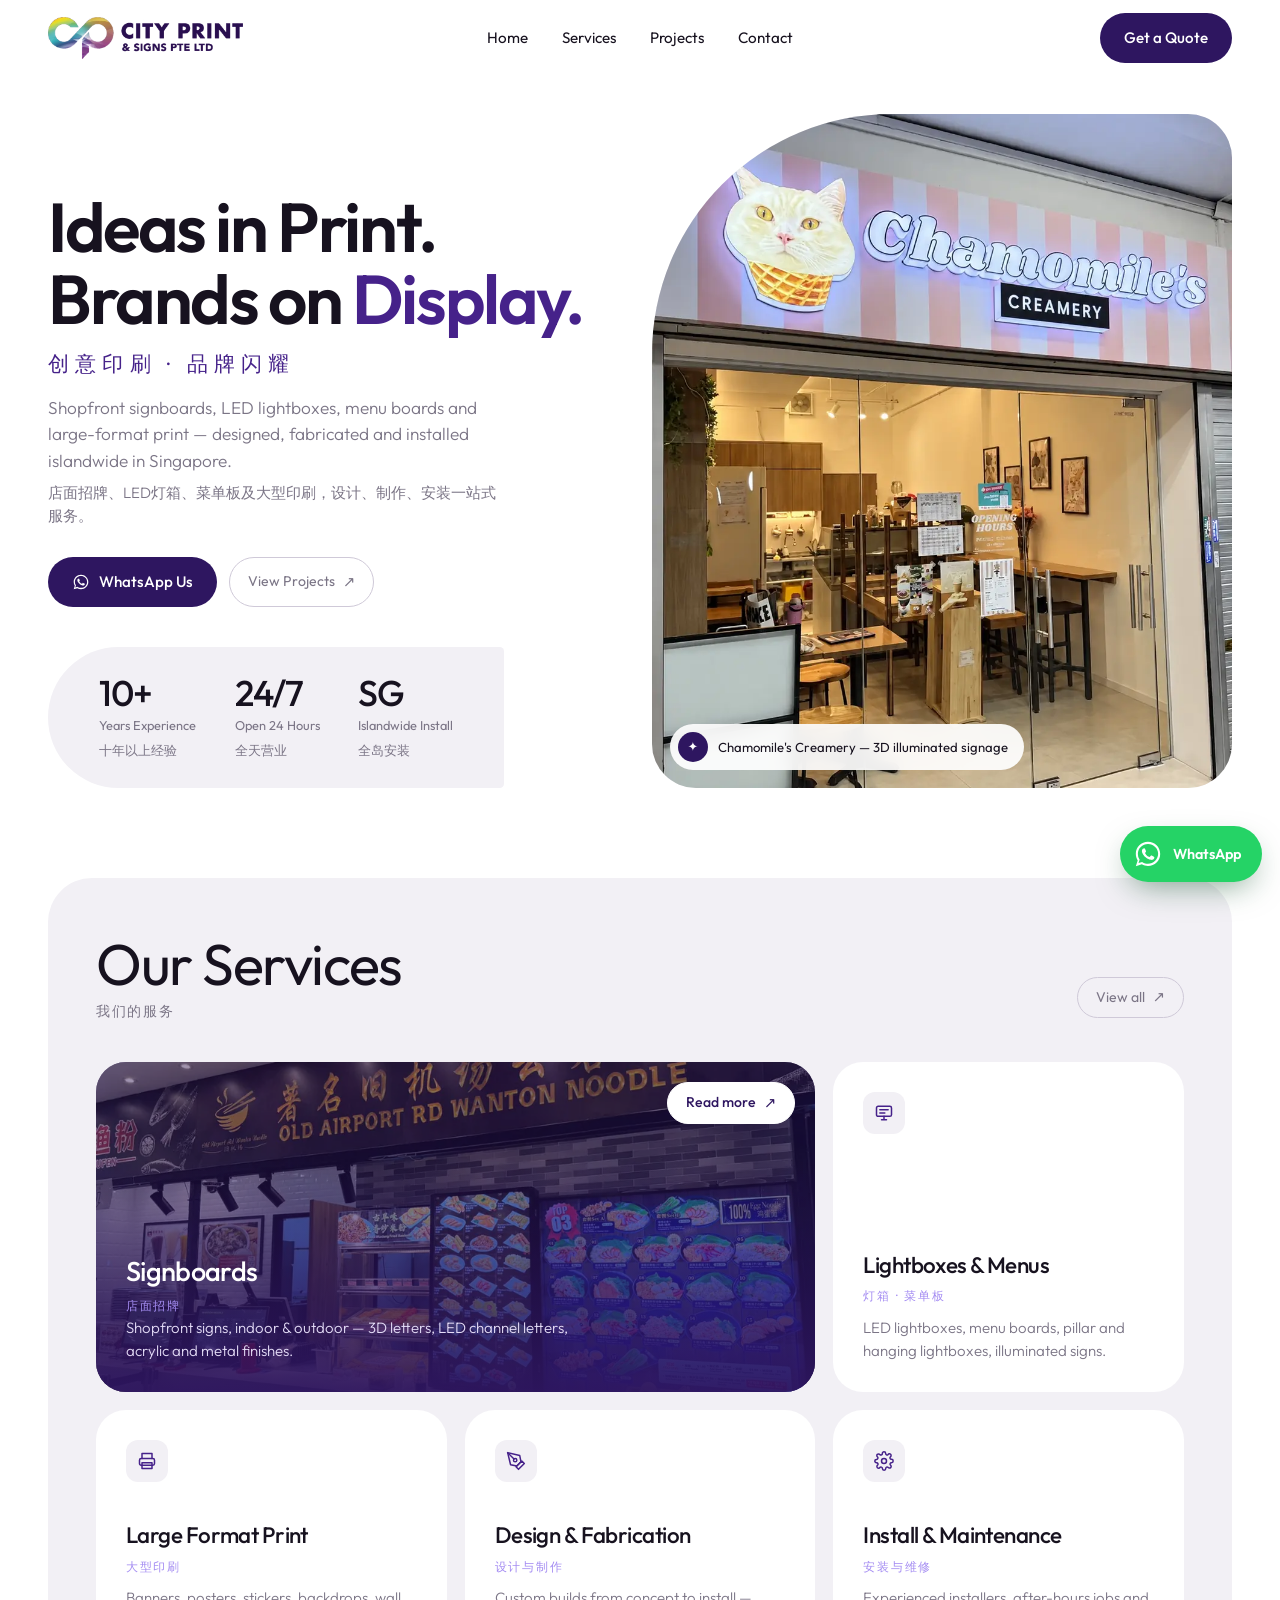
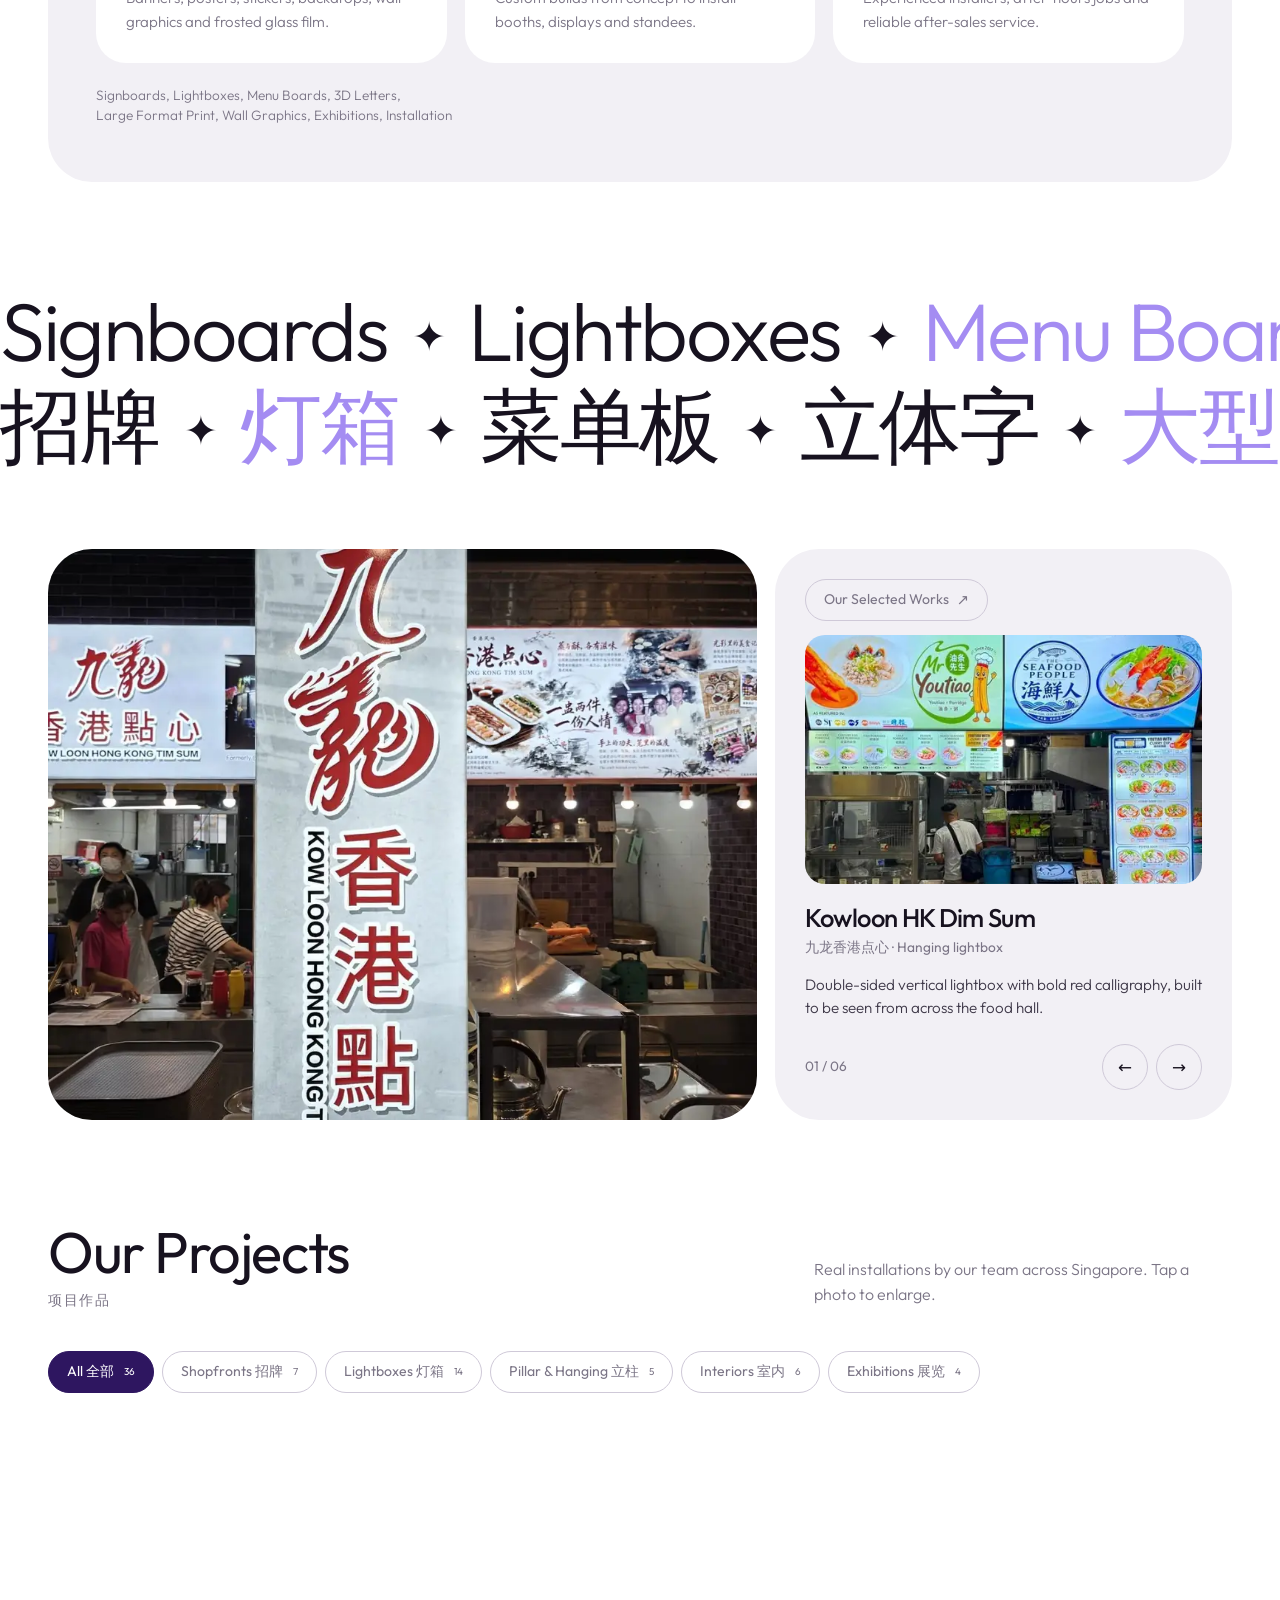
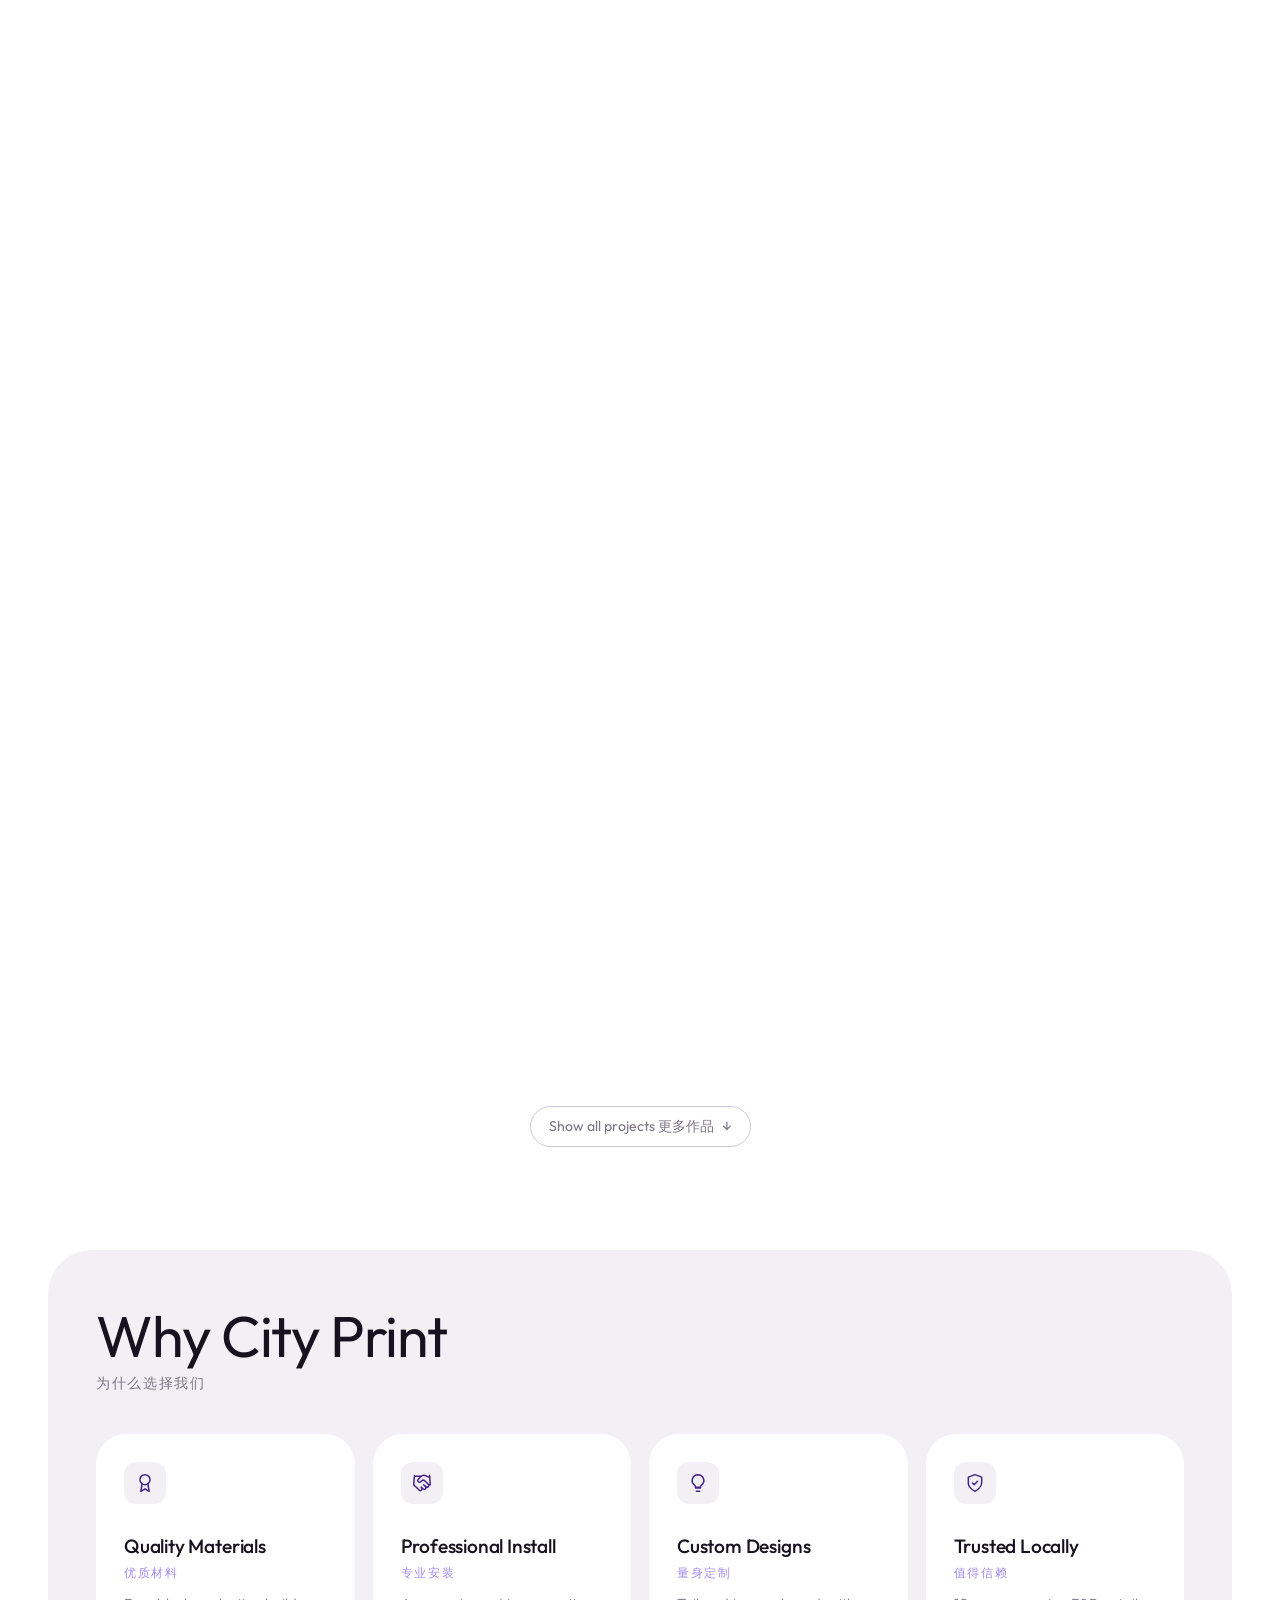
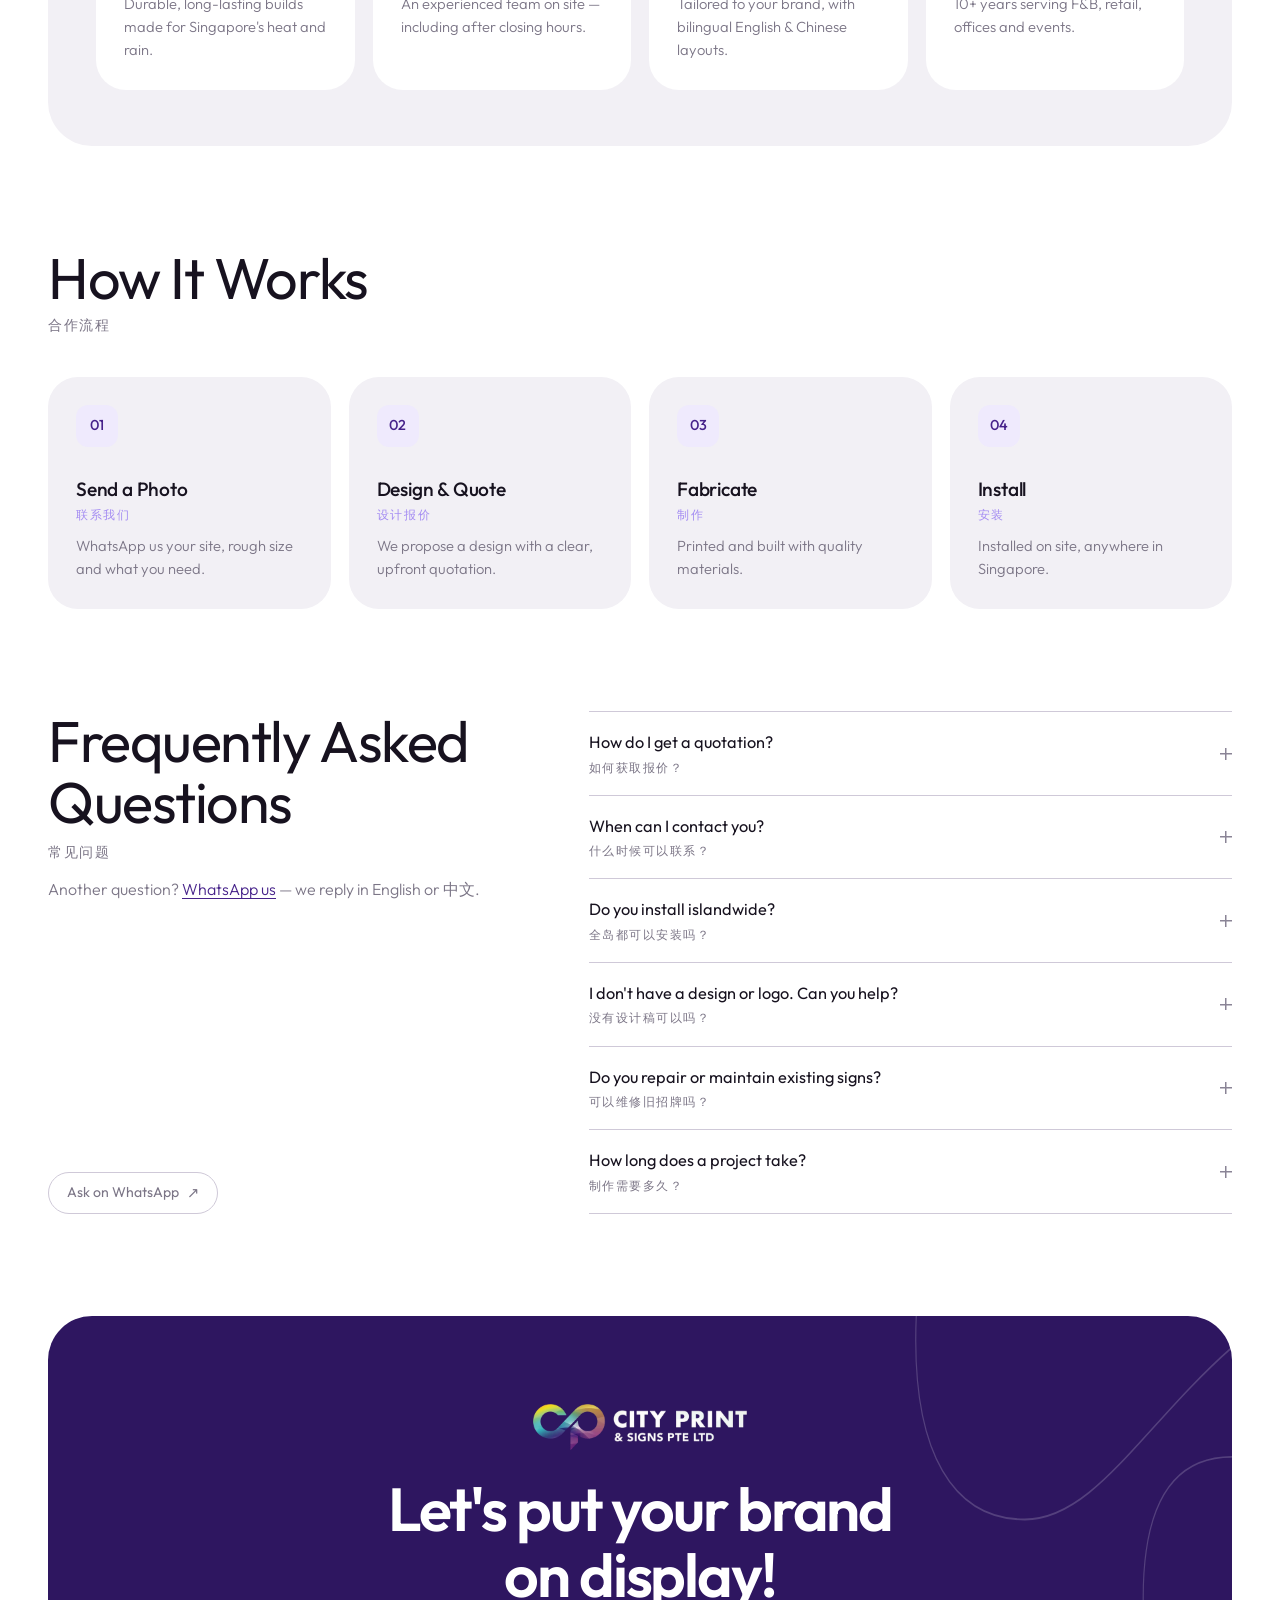
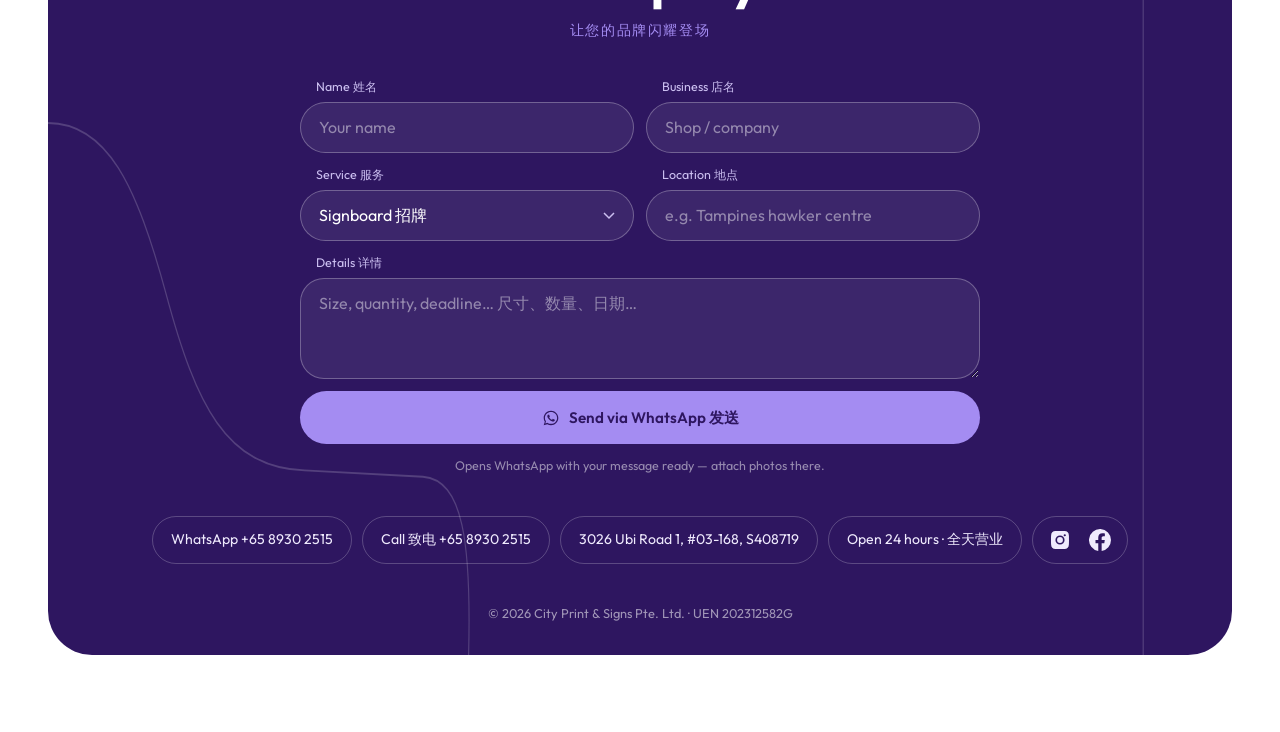
==== commit 65aa30ff: "Replace hero photo with cleaner Chamomile's Creamery shot Compressed to WebP (35 KB / 88 KB) under a" ====
--- a/index.html
+++ b/index.html
@@ -17,7 +17,7 @@
 <link rel="manifest" href="site.webmanifest">
 <link rel="apple-touch-icon" href="assets/img/apple-touch-icon.png">
 <link rel="preload" as="font" type="font/woff2" href="assets/fonts/outfit.woff2" crossorigin>
-<link rel="preload" as="image" href="assets/img/work/chamomiles-960.webp" imagesrcset="assets/img/work/chamomiles-480.webp 480w, assets/img/work/chamomiles-960.webp 960w" imagesizes="(max-width: 860px) 92vw, 46vw" fetchpriority="high">
+<link rel="preload" as="image" href="assets/img/work/chamomiles-v2-960.webp" imagesrcset="assets/img/work/chamomiles-v2-480.webp 480w, assets/img/work/chamomiles-v2-960.webp 960w" imagesizes="(max-width: 860px) 92vw, 46vw" fetchpriority="high">
 <script type="application/ld+json">
 {"@context":"https://schema.org","@type":"LocalBusiness","name":"City Print & Signs Pte. Ltd.","alternateName":"City Print","description":"Your complete signage specialist: signboards, lightboxes, large format printing, design, fabrication and installation.","url":"https://cityprint.sg/","telephone":"+65 8930 2515","image":"https://cityprint.sg/assets/img/og-banner.jpg","logo":"https://cityprint.sg/assets/img/icon-512.png","areaServed":{"@type":"Country","name":"Singapore"},"address":{"@type":"PostalAddress","streetAddress":"3026 Ubi Road 1, #03-168","addressLocality":"Singapore","postalCode":"408719","addressCountry":"SG"},"sameAs":["https://www.instagram.com/cityprintsigns/","https://www.facebook.com/cityprintsg"],"openingHoursSpecification":{"@type":"OpeningHoursSpecification","dayOfWeek":["Monday","Tuesday","Wednesday","Thursday","Friday","Saturday","Sunday"],"opens":"00:00","closes":"23:59"},"identifier":{"@type":"PropertyValue","propertyID":"UEN","value":"202312582G"}}
 </script>
@@ -32,8 +32,8 @@
   --shadow:0 24px 48px -28px rgba(46,22,96,.28);
 }
 *{box-sizing:border-box}
-html{overflow-x:clip;scroll-behavior:smooth;-webkit-text-size-adjust:100%}
-body{margin:0;overflow-x:clip;font-family:var(--font);font-size:16px;font-weight:400;color:var(--ink);background:var(--bg);line-height:1.55;-webkit-font-smoothing:antialiased}
+html{scroll-behavior:smooth;-webkit-text-size-adjust:100%}
+body{margin:0;font-family:var(--font);font-size:16px;font-weight:400;color:var(--ink);background:var(--bg);line-height:1.55;-webkit-font-smoothing:antialiased}
 img{display:block;max-width:100%;height:auto}
 a{color:inherit;text-decoration:none}
 button{font:inherit;color:inherit}
@@ -79,7 +79,7 @@
 .stats b{display:block;font-size:clamp(1.7rem,2.8vw,2.3rem);font-weight:500;line-height:1.1;letter-spacing:-.03em}
 .stats span{font-size:.8rem;color:var(--muted);white-space:nowrap}
 .hero-r{position:relative;background:var(--panel);border-radius:240px var(--r-xl) var(--r-xl) var(--r-xl);overflow:hidden;min-height:520px}
-.hero-r img{position:absolute;inset:0;width:100%;height:100%;object-fit:cover}
+.hero-r img{position:absolute;inset:0;width:100%;height:100%;object-fit:cover;object-position:50% 30%}
 .hero-r .tag{position:absolute;left:18px;bottom:18px;display:flex;align-items:center;gap:10px;background:rgba(255,255,255,.92);backdrop-filter:blur(8px);border-radius:999px;padding:8px 16px 8px 8px;font-size:.82rem}
 .hero-r .tag i{width:30px;height:30px;border-radius:50%;background:var(--plum);color:#fff;display:grid;place-items:center;font-style:normal;font-size:.8rem}
 
@@ -111,10 +111,10 @@
 
 /* marquee */
 .mq{overflow:hidden;white-space:nowrap;margin-top:clamp(56px,8vw,110px);user-select:none}
-.mq div{display:inline-block;font-size:clamp(2.4rem,6.4vw,5.6rem);font-weight:300;letter-spacing:-.03em;line-height:1.15;animation:mq 50s linear infinite;will-change:transform}
+.mq div{display:inline-block;font-size:clamp(2.4rem,6.4vw,5.6rem);font-weight:300;letter-spacing:-.03em;line-height:1.15;animation:mq 25s linear infinite;-webkit-transform:translate3d(0,0,0);transform:translate3d(0,0,0)}
 .mq div+div{display:block;width:max-content;animation-direction:reverse}
 .mq i{font-style:normal;font-size:.5em;vertical-align:.25em;margin:0 .6em;color:var(--ink)}
-@keyframes mq{to{transform:translateX(-50%)}}
+@keyframes mq{from{transform:translate3d(0,0,0)}to{transform:translate3d(-50%,0,0)}}
 
 /* selected works */
 .feat-w{display:grid;grid-template-columns:1.55fr 1fr;gap:18px;align-items:stretch}
@@ -258,7 +258,7 @@
   .fab span{display:none}
   .fw-card{padding:22px}
 }
-@media (prefers-reduced-motion:reduce){*{animation:none!important;transition:none!important;scroll-behavior:auto!important}}
+@media (prefers-reduced-motion:reduce){html{scroll-behavior:auto}.s,.w img,.s.feat img{transition:none}.mq div{animation-duration:60s}}
 </style>
 </head>
 <body>
@@ -295,7 +295,7 @@
       </div>
     </div>
     <div class="hero-r">
-      <img src="assets/img/work/chamomiles-960.webp" srcset="assets/img/work/chamomiles-480.webp 480w, assets/img/work/chamomiles-960.webp 960w" sizes="(max-width: 860px) 92vw, 46vw" alt="Illuminated 3D shopfront sign for Chamomile's Creamery by City Print" width="960" height="1280" fetchpriority="high">
+      <img src="assets/img/work/chamomiles-v2-960.webp" srcset="assets/img/work/chamomiles-v2-480.webp 480w, assets/img/work/chamomiles-v2-960.webp 960w" sizes="(max-width: 860px) 92vw, 46vw" alt="Illuminated 3D shopfront sign for Chamomile's Creamery by City Print" width="960" height="1280" fetchpriority="high">
       <div class="tag"><i>✦</i>Chamomile's Creamery — 3D illuminated signage</div>
     </div>
   </section>
@@ -353,7 +353,7 @@
       <button class="pill" type="button" data-f="expo" aria-pressed="false">Exhibitions 展览</button>
     </div>
     <div class="gal" id="gal">
-      <figure class="w" data-cat="shop"><button type="button" data-full="assets/img/work/chamomiles-960.webp" aria-label="View larger: Chamomile's Creamery"><img src="assets/img/work/chamomiles-480.webp" alt="Chamomile's Creamery — 发光立体店面招牌 · Illuminated 3D shopfront" width="480" height="640" loading="lazy" decoding="async"></button><figcaption><b>Chamomile's Creamery</b><span>发光立体店面招牌 · Illuminated 3D shopfront</span></figcaption></figure>
+      <figure class="w" data-cat="shop"><button type="button" data-full="assets/img/work/chamomiles-v2-960.webp" aria-label="View larger: Chamomile's Creamery"><img src="assets/img/work/chamomiles-v2-480.webp" alt="Chamomile's Creamery — 发光立体店面招牌 · Illuminated 3D shopfront" width="480" height="640" loading="lazy" decoding="async"></button><figcaption><b>Chamomile's Creamery</b><span>发光立体店面招牌 · Illuminated 3D shopfront</span></figcaption></figure>
         <figure class="w" data-cat="pillar"><button type="button" data-full="assets/img/work/kowloon-dimsum-960.webp" aria-label="View larger: Kowloon HK Dim Sum 九龙香港点心"><img src="assets/img/work/kowloon-dimsum-480.webp" alt="Kowloon HK Dim Sum 九龙香港点心 — 悬挂灯箱 · Hanging lightbox" width="480" height="640" loading="lazy" decoding="async"></button><figcaption><b>Kowloon HK Dim Sum 九龙香港点心</b><span>悬挂灯箱 · Hanging lightbox</span></figcaption></figure>
         <figure class="w" data-cat="light"><button type="button" data-full="assets/img/work/youtiao-fish-soup-960.webp" aria-label="View larger: Youtiao Porridge · Fish Soup"><img src="assets/img/work/youtiao-fish-soup-480.webp" alt="Youtiao Porridge · Fish Soup — 菜单灯箱 · Menu lightboxes" width="480" height="640" loading="lazy" decoding="async"></button><figcaption><b>Youtiao Porridge · Fish Soup</b><span>菜单灯箱 · Menu lightboxes</span></figcaption></figure>
         <figure class="w" data-cat="shop"><button type="button" data-full="assets/img/work/old-airport-wanton-960.webp" aria-label="View larger: Old Airport Rd Wanton Noodle"><img src="assets/img/work/old-airport-wanton-480.webp" alt="Old Airport Rd Wanton Noodle — 招牌与菜单灯箱 · Signboard & menu" width="480" height="640" loading="lazy" decoding="async"></button><figcaption><b>Old Airport Rd Wanton Noodle</b><span>招牌与菜单灯箱 · Signboard & menu</span></figcaption></figure>
